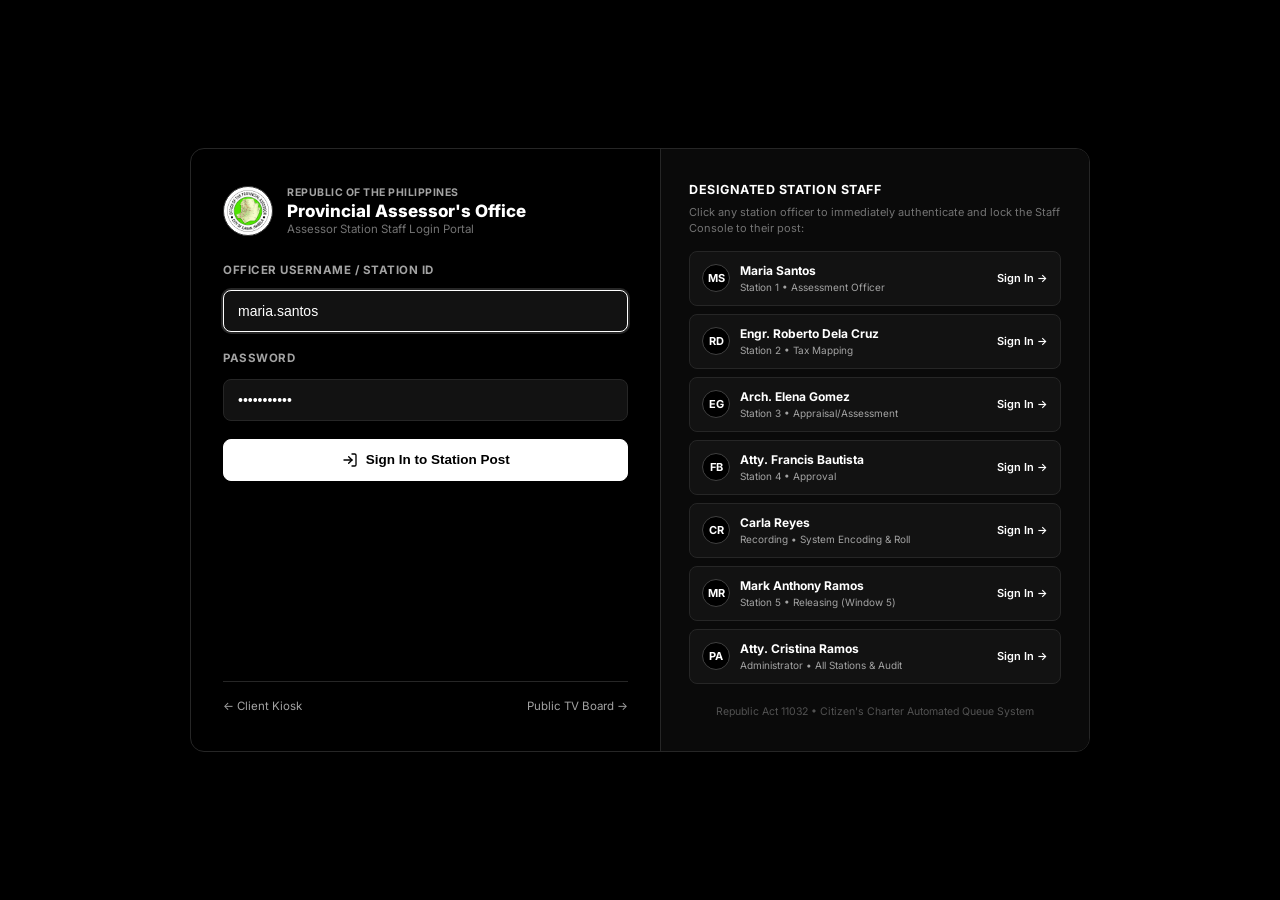
==== login.html @ 9a480074 "feat: implement 1-3-4-Recording-5 endorsement workflow for transfer and subdivision services - Confi" ====
<!DOCTYPE html>
<html lang="en">
<head>
  <meta charset="UTF-8">
  <meta name="viewport" content="width=device-width, initial-scale=1.0, maximum-scale=1.0, user-scalable=no">
  <title>Staff Portal Login - Provincial Assessor's Office</title>
  <link rel="stylesheet" href="styles.css">
  <link rel="icon" type="image/png" href="logo.png">
  <style>
    * {
      box-sizing: border-box;
      margin: 0;
      padding: 0;
    }

    body {
      background: #000000;
      color: #ffffff;
      font-family: var(--font-main, ui-sans-serif, -apple-system, BlinkMacSystemFont, "Segoe UI", Roboto, sans-serif);
      min-height: 100vh;
      display: flex;
      flex-direction: column;
      align-items: center;
      justify-content: center;
      padding: 24px 16px;
    }

    .login-wrapper {
      max-width: 900px;
      width: 100%;
      display: grid;
      grid-template-columns: 1.1fr 1fr;
      background: #000000;
      border: 1px solid #262626;
      border-radius: 14px;
      overflow: hidden;
      box-shadow: none;
    }

    @media (max-width: 768px) {
      .login-wrapper {
        grid-template-columns: 1fr;
      }
    }

    .login-form-side {
      padding: 36px 32px;
      display: flex;
      flex-direction: column;
      justify-content: space-between;
      border-right: 1px solid #262626;
    }

    .login-presets-side {
      padding: 32px 28px;
      background: #0a0a0a;
      display: flex;
      flex-direction: column;
      justify-content: space-between;
    }

    .official-seal-row {
      display: flex;
      align-items: center;
      gap: 14px;
      margin-bottom: 24px;
    }

    .official-logo {
      width: 50px;
      height: 50px;
      border-radius: 50%;
      border: 1px solid #333333;
      background: #ffffff;
      padding: 2px;
    }

    .form-group {
      margin-bottom: 18px;
    }

    .form-label {
      display: block;
      font-size: 11.5px;
      font-weight: 700;
      color: #a3a3a3;
      text-transform: uppercase;
      letter-spacing: 0.5px;
      margin-bottom: 6px;
    }

    .form-input-dark {
      width: 100%;
      padding: 12px 14px;
      background: #121212;
      border: 1px solid #262626;
      border-radius: 8px;
      color: #ffffff;
      font-size: 14px;
      transition: border-color 0.15s ease;
    }

    .form-input-dark:focus {
      outline: none;
      border-color: #ffffff;
      box-shadow: 0 0 0 2px rgba(255, 255, 255, 0.15);
    }

    .btn-login {
      width: 100%;
      padding: 12px;
      background: #ffffff;
      color: #000000;
      font-size: 13.5px;
      font-weight: 700;
      border: 1px solid #ffffff;
      border-radius: 8px;
      cursor: pointer;
      display: flex;
      align-items: center;
      justify-content: center;
      gap: 8px;
      transition: background-color 0.15s ease;
    }

    .btn-login:hover {
      background: #e5e5e5;
    }

    .station-btn-card {
      background: #121212;
      border: 1px solid #262626;
      border-radius: 8px;
      padding: 10px 12px;
      cursor: pointer;
      display: flex;
      align-items: center;
      justify-content: space-between;
      transition: all 0.15s ease;
      margin-bottom: 8px;
    }

    .station-btn-card:hover {
      background: #1c1c1c;
      border-color: #404040;
    }

    .avatar-badge {
      width: 28px;
      height: 28px;
      border-radius: 50%;
      display: flex;
      align-items: center;
      justify-content: center;
      font-weight: 700;
      font-size: 11px;
      background: #000000;
      color: #ffffff;
      border: 1px solid #404040;
      flex-shrink: 0;
    }

    .error-box {
      background: #171717;
      border: 1px solid #404040;
      color: #ffffff;
      padding: 10px 14px;
      border-radius: 8px;
      font-size: 12px;
      margin-bottom: 16px;
      display: none;
    }
  </style>
</head>
<body>

  <div class="login-wrapper">
    
    <!-- LEFT SIDE: OFFICIAL CREDENTIALS LOGIN FORM -->
    <div class="login-form-side">
      <div>
        <div class="official-seal-row">
          <img src="logo.png" alt="Provincial Assessor Seal" class="official-logo">
          <div>
            <div style="font-size: 10.5px; color: #a3a3a3; font-weight: 700; text-transform: uppercase; letter-spacing: 0.5px;">
              Republic of the Philippines
            </div>
            <div style="font-size: 17px; font-weight: 800; color: #ffffff; line-height: 1.2;">
              Provincial Assessor's Office
            </div>
            <div style="font-size: 11.5px; color: #737373;">
              Assessor Station Staff Login Portal
            </div>
          </div>
        </div>

        <div id="login-error-msg" class="error-box"></div>

        <form id="login-form" onsubmit="handleFormLogin(event)">
          <div class="form-group">
            <label class="form-label" for="username-input">Officer Username / Station ID</label>
            <input type="text" id="username-input" class="form-input-dark" placeholder="e.g. maria.santos or admin" value="maria.santos" required autofocus>
          </div>

          <div class="form-group">
            <label class="form-label" for="password-input">Password</label>
            <input type="password" id="password-input" class="form-input-dark" placeholder="••••••••" value="password123" required>
          </div>

          <button type="submit" id="login-submit-btn" class="btn-login">
            <svg class="icon-svg icon-svg-sm" viewBox="0 0 24 24" style="stroke: #000000; width: 16px; height: 16px;"><path d="M15 3h4a2 2 0 0 1 2 2v14a2 2 0 0 1-2 2h-4"></path><polyline points="10 17 15 12 10 7"></polyline><line x1="15" y1="12" x2="3" y2="12"></line></svg>
            <span>Sign In to Station Post</span>
          </button>
        </form>
      </div>

      <div style="margin-top: 24px; padding-top: 16px; border-top: 1px solid #262626; display: flex; justify-content: space-between; font-size: 11.5px; color: #737373;">
        <a href="index.html?view=kiosk" style="color: #a3a3a3; text-decoration: none;">← Client Kiosk</a>
        <a href="tv.html" style="color: #a3a3a3; text-decoration: none;">Public TV Board →</a>
      </div>
    </div>

    <!-- RIGHT SIDE: 1-CLICK DESIGNATED STATION ACCOUNTS PRESETS -->
    <div class="login-presets-side">
      <div>
        <div style="font-weight: 700; font-size: 12.5px; color: #ffffff; text-transform: uppercase; letter-spacing: 0.5px; margin-bottom: 4px;">
          Designated Station Staff
        </div>
        <div style="font-size: 11px; color: #737373; margin-bottom: 14px;">
          Click any station officer to immediately authenticate and lock the Staff Console to their post:
        </div>

        <div id="station-presets-list">
          <!-- Station 1 -->
          <div class="station-btn-card" onclick="quickLogin('maria.santos')">
            <div style="display: flex; align-items: center; gap: 10px;">
              <div class="avatar-badge">MS</div>
              <div>
                <div style="font-weight: 700; font-size: 12px; color: #ffffff;">Maria Santos</div>
                <div style="font-size: 10px; color: #a3a3a3;">Station 1 • Assessment Officer</div>
              </div>
            </div>
            <span style="font-size: 11px; color: #ffffff; font-weight: 600;">Sign In →</span>
          </div>

          <!-- Station 2 -->
          <div class="station-btn-card" onclick="quickLogin('roberto.delacruz')">
            <div style="display: flex; align-items: center; gap: 10px;">
              <div class="avatar-badge">RD</div>
              <div>
                <div style="font-weight: 700; font-size: 12px; color: #ffffff;">Engr. Roberto Dela Cruz</div>
                <div style="font-size: 10px; color: #a3a3a3;">Station 2 • Tax Mapping</div>
              </div>
            </div>
            <span style="font-size: 11px; color: #ffffff; font-weight: 600;">Sign In →</span>
          </div>

          <!-- Station 3 -->
          <div class="station-btn-card" onclick="quickLogin('elena.gomez')">
            <div style="display: flex; align-items: center; gap: 10px;">
              <div class="avatar-badge">EG</div>
              <div>
                <div style="font-weight: 700; font-size: 12px; color: #ffffff;">Arch. Elena Gomez</div>
                <div style="font-size: 10px; color: #a3a3a3;">Station 3 • Appraisal/Assessment</div>
              </div>
            </div>
            <span style="font-size: 11px; color: #ffffff; font-weight: 600;">Sign In →</span>
          </div>

          <!-- Station 4 -->
          <div class="station-btn-card" onclick="quickLogin('francis.bautista')">
            <div style="display: flex; align-items: center; gap: 10px;">
              <div class="avatar-badge">FB</div>
              <div>
                <div style="font-weight: 700; font-size: 12px; color: #ffffff;">Atty. Francis Bautista</div>
                <div style="font-size: 10px; color: #a3a3a3;">Station 4 • Approval</div>
              </div>
            </div>
            <span style="font-size: 11px; color: #ffffff; font-weight: 600;">Sign In →</span>
          </div>

          <!-- Recording -->
          <div class="station-btn-card" onclick="quickLogin('carla.reyes')">
            <div style="display: flex; align-items: center; gap: 10px;">
              <div class="avatar-badge">CR</div>
              <div>
                <div style="font-weight: 700; font-size: 12px; color: #ffffff;">Carla Reyes</div>
                <div style="font-size: 10px; color: #a3a3a3;">Recording • System Encoding & Roll</div>
              </div>
            </div>
            <span style="font-size: 11px; color: #ffffff; font-weight: 600;">Sign In →</span>
          </div>

          <!-- Station 5 (Releasing) -->
          <div class="station-btn-card" onclick="quickLogin('mark.ramos')">
            <div style="display: flex; align-items: center; gap: 10px;">
              <div class="avatar-badge">MR</div>
              <div>
                <div style="font-weight: 700; font-size: 12px; color: #ffffff;">Mark Anthony Ramos</div>
                <div style="font-size: 10px; color: #a3a3a3;">Station 5 • Releasing (Window 5)</div>
              </div>
            </div>
            <span style="font-size: 11px; color: #ffffff; font-weight: 600;">Sign In →</span>
          </div>

          <!-- Admin -->
          <div class="station-btn-card" onclick="quickLogin('admin')">
            <div style="display: flex; align-items: center; gap: 10px;">
              <div class="avatar-badge">PA</div>
              <div>
                <div style="font-weight: 700; font-size: 12px; color: #ffffff;">Atty. Cristina Ramos</div>
                <div style="font-size: 10px; color: #a3a3a3;">Administrator • All Stations & Audit</div>
              </div>
            </div>
            <span style="font-size: 11px; color: #ffffff; font-weight: 600;">Sign In →</span>
          </div>
        </div>
      </div>

      <div style="font-size: 10.5px; color: #525252; text-align: center; margin-top: 12px;">
        Republic Act 11032 • Citizen's Charter Automated Queue System
      </div>
    </div>

  </div>

  <script>
    async function handleFormLogin(e) {
      e.preventDefault();
      const username = document.getElementById('username-input').value.trim();
      const password = document.getElementById('password-input').value;
      await performLogin(username, password);
    }

    async function quickLogin(username) {
      document.getElementById('username-input').value = username;
      document.getElementById('password-input').value = 'password123';
      await performLogin(username, 'password123');
    }

    async function performLogin(username, password) {
      const errBox = document.getElementById('login-error-msg');
      const submitBtn = document.getElementById('login-submit-btn');
      errBox.style.display = 'none';

      submitBtn.disabled = true;
      submitBtn.innerHTML = 'Authenticating...';

      try {
        const res = await fetch('/api/auth/login', {
          method: 'POST',
          headers: { 'Content-Type': 'application/json' },
          body: JSON.stringify({ username, password })
        });
        const data = await res.json();

        if (res.ok && data.success && data.user) {
          localStorage.setItem('queue_pao_auth_user', JSON.stringify(data.user));
          window.location.href = 'index.html?view=console';
        } else {
          errBox.textContent = data.message || 'Invalid credentials.';
          errBox.style.display = 'block';
          submitBtn.disabled = false;
          submitBtn.innerHTML = 'Sign In to Station Post';
        }
      } catch (err) {
        // Fallback for offline file protocol
        const fallbackUsers = {
          'maria.santos': { id: 1, username: 'maria.santos', fullName: 'Maria Santos', title: 'Assessment Officer', stationId: 1, role: 'staff' },
          'roberto.delacruz': { id: 2, username: 'roberto.delacruz', fullName: 'Engr. Roberto Dela Cruz', title: 'Tax Mapping Specialist', stationId: 2, role: 'staff' },
          'elena.gomez': { id: 3, username: 'elena.gomez', fullName: 'Arch. Elena Gomez', title: 'Appraisal Officer', stationId: 3, role: 'staff' },
          'francis.bautista': { id: 4, username: 'francis.bautista', fullName: 'Atty. Francis Bautista', title: 'Provincial Assessor', stationId: 4, role: 'staff' },
          'carla.reyes': { id: 5, username: 'carla.reyes', fullName: 'Carla Reyes', title: 'Records & Assessment Roll Officer', stationId: 5, role: 'staff' },
          'mark.ramos': { id: 6, username: 'mark.ramos', fullName: 'Mark Anthony Ramos', title: 'Releasing Officer (Window 5)', stationId: 6, role: 'staff' },
          'admin': { id: 7, username: 'admin', fullName: 'Atty. Cristina Ramos', title: 'Administrator', stationId: null, role: 'admin' }
        };

        const u = fallbackUsers[username.toLowerCase()];
        if (u) {
          localStorage.setItem('queue_pao_auth_user', JSON.stringify(u));
          window.location.href = 'index.html?view=console';
        } else {
          errBox.textContent = 'Could not connect to server.';
          errBox.style.display = 'block';
          submitBtn.disabled = false;
          submitBtn.innerHTML = 'Sign In to Station Post';
        }
      }
    }
  </script>
</body>
</html>
---- styles.css ----
/* ==========================================================================
   PROVINCIAL ASSESSOR'S OFFICE - CLEAN DESIGN SYSTEM (Ollama/README Inspired)
   Paper-white canvas, pure black pills, hairline 1px borders, rounded.full geometry
   ========================================================================== */

@import url('https://fonts.googleapis.com/css2?family=Inter:wght@400;500;600;700&family=JetBrains+Mono:wght@400;500;600;700&family=Nunito:wght@500;600;700;800&display=swap');

:root {
  /* Strict Black & White Minimalist Tokens */
  --colors-primary: #000000;
  --colors-ink-deep: #000000;
  --colors-canvas: #ffffff;
  --colors-surface-soft: #fafafa;
  --colors-surface-dark: #000000;
  --colors-hairline: #e5e5e5;
  --colors-hairline-strong: #d4d4d4;

  --colors-ink: #000000;
  --colors-charcoal: #404040;
  --colors-body: #737373;
  --colors-mute: #a3a3a3;
  --colors-on-dark: #ffffff;
  --colors-on-dark-mute: rgba(255, 255, 255, 0.75);

  --colors-terminal-red: #000000;
  --colors-terminal-yellow: #525252;
  --colors-terminal-green: #000000;
  --colors-focus-ring: rgba(0, 0, 0, 0.2);

  /* Semantic aliases */
  --color-primary: #000000;
  --color-canvas: #ffffff;
  --color-surface: #ffffff;
  --color-surface-subtle: #fafafa;
  --color-surface-hover: #f5f5f5;
  --color-border: #e5e5e5;
  --color-border-subtle: #e5e5e5;
  --color-border-strong: #000000;
  --color-text-main: #000000;
  --color-text-secondary: #404040;
  --color-text-muted: #737373;
  --color-danger: #000000;
  --color-accent: #000000;
  --color-success: #000000;

  /* Typography */
  --font-display: 'SF Pro Rounded', 'Nunito', system-ui, -apple-system, sans-serif;
  --font-main: ui-sans-serif, 'Inter', system-ui, -apple-system, BlinkMacSystemFont, 'Segoe UI', Roboto, sans-serif;
  --font-mono: ui-monospace, 'JetBrains Mono', 'SFMono-Regular', Menlo, Monaco, Consolas, monospace;

  /* Border Radii */
  --rounded-none: 0px;
  --rounded-sm: 6px;
  --rounded-md: 8px;
  --rounded-lg: 12px;
  --rounded-full: 9999px;

  --radius-card: var(--rounded-lg);
  --radius-control: var(--rounded-full);
  --radius-pill: var(--rounded-full);

  /* Elevation (Pure Minimal - No heavy drop shadows) */
  --shadow-app: none;
  --shadow-card: none;
  --shadow-elevated: none;
}

/* ==========================================================================
   DARK THEME DESIGN TOKENS
   ========================================================================== */
[data-theme="dark"] {
  /* Colors */
  --colors-primary: #ffffff;
  --colors-ink-deep: #ffffff;
  --colors-canvas: #000000;
  --colors-surface-soft: #121212;
  --colors-surface-dark: #000000;
  --colors-hairline: #262626;
  --colors-hairline-strong: #333333;

  --colors-ink: #ffffff;
  --colors-charcoal: #e5e5e5;
  --colors-body: #a3a3a3;
  --colors-mute: #737373;
  --colors-on-dark: #ffffff;
  --colors-on-dark-mute: rgba(255, 255, 255, 0.75);

  --colors-terminal-red: #ffffff;
  --colors-terminal-yellow: #a3a3a3;
  --colors-terminal-green: #ffffff;
  --colors-focus-ring: rgba(255, 255, 255, 0.25);

  /* Semantic aliases */
  --color-primary: #ffffff;
  --color-canvas: #000000;
  --color-surface: #121212;
  --color-surface-subtle: #171717;
  --color-surface-hover: #1f1f1f;
  --color-border: #262626;
  --color-border-subtle: #262626;
  --color-border-strong: #ffffff;
  --color-text-main: #ffffff;
  --color-text-secondary: #e5e5e5;
  --color-text-muted: #a3a3a3;
  --color-danger: #ffffff;
  --color-accent: #ffffff;
  --color-success: #ffffff;
}

[data-theme="dark"] .brand-logo-icon {
  background-color: #ffffff;
  color: #000000;
}

[data-theme="dark"] .brand-logo-icon .icon-svg {
  stroke: #000000;
}

[data-theme="dark"] .avatar-round-sm {
  background-color: #ffffff;
  color: #000000;
}

[data-theme="dark"] .avatar-round-sm .icon-svg {
  stroke: #000000;
}

[data-theme="dark"] .avatar-round-lg {
  background-color: #ffffff;
  color: #000000;
}

[data-theme="dark"] .avatar-round-lg .icon-svg {
  stroke: #000000;
}

[data-theme="dark"] .icon-btn-round {
  background-color: #13161f;
  border-color: #222631;
  color: #f8fafc;
}

[data-theme="dark"] .icon-btn-round:hover {
  background-color: #1a1e29;
  border-color: #383c45;
  color: #ffffff;
}

[data-theme="dark"] .icon-btn-round .icon-svg {
  stroke: currentColor;
}

[data-theme="dark"] .btn-primary {
  background-color: #ffffff;
  color: #000000;
  border-color: #ffffff;
}

[data-theme="dark"] .btn-primary .icon-svg {
  stroke: #000000;
}

[data-theme="dark"] .btn-primary:hover {
  background-color: #e2e8f0;
  border-color: #e2e8f0;
}

[data-theme="dark"] .btn-outline {
  background-color: transparent;
  color: #f8fafc;
  border-color: #333845;
}

[data-theme="dark"] .btn-outline .icon-svg {
  stroke: currentColor;
}

[data-theme="dark"] .btn-outline:hover {
  background-color: #1a1e29;
  border-color: #64748b;
}

[data-theme="dark"] .tag-badge.primary {
  background-color: #ffffff;
  color: #000000;
}

[data-theme="dark"] .tag-badge.accent {
  background-color: #ffffff;
  color: #000000;
  border: 1px solid #ffffff;
}

[data-theme="dark"] .nav-item-btn.active {
  background-color: #ffffff;
  color: #000000;
  border-color: #ffffff;
}

[data-theme="dark"] .nav-item-btn.active .icon-svg {
  stroke: #000000;
}

[data-theme="dark"] .counter-dot-badge {
  background-color: #ffffff;
  color: #000000;
}

[data-theme="dark"] .kiosk-service-card {
  background: #121212;
  border-color: #262626;
}

[data-theme="dark"] .kiosk-service-card:hover {
  border-color: #ffffff;
  box-shadow: none;
}

[data-theme="dark"] .kiosk-priority-banner {
  background: #121212;
  border-color: #262626;
}

[data-theme="dark"] .kiosk-priority-icon {
  background: #ffffff;
  color: #000000;
}

[data-theme="dark"] .kiosk-priority-icon .icon-svg {
  stroke: #000000;
  fill: #000000;
}

[data-theme="dark"] .service-code-pill,
[data-theme="dark"] .service-card-req-pill {
  background: #171717;
  border-color: #262626;
  color: #e5e5e5;
}

[data-theme="dark"] .sidebar-stats-strip {
  background: #141414;
  border-color: #262626;
}

[data-theme="dark"] .service-icon-box {
  background-color: #1a1e29;
  color: #f8fafc;
  border: 1px solid #282e3d;
}

[data-theme="dark"] .service-icon-box .icon-svg {
  stroke: #f8fafc;
}

[data-theme="dark"] .prompt-chip-btn {
  background-color: #13161f;
  border-color: #222631;
  color: #cbd5e1;
}

[data-theme="dark"] .prompt-chip-btn:hover {
  background-color: #1a1e29;
  color: #ffffff;
  border-color: #333845;
}

[data-theme="dark"] .prompt-chip-btn .icon-svg {
  stroke: currentColor;
}

[data-theme="dark"] .form-input,
[data-theme="dark"] .form-select,
[data-theme="dark"] .form-textarea {
  background-color: #13161f;
  border-color: #2e3342;
  color: #f8fafc;
}

[data-theme="dark"] .form-input:focus,
[data-theme="dark"] .form-select:focus,
[data-theme="dark"] .form-textarea:focus {
  border-color: #ffffff;
}

[data-theme="dark"] .brand-title {
  color: #ffffff;
}

[data-theme="dark"] .brand-subtitle {
  color: #94a3b8;
}

[data-theme="dark"] .search-input-pill {
  background-color: #13161f;
  border-color: #222631;
  color: #f8fafc;
}

[data-theme="dark"] .search-input-pill:focus {
  background-color: #181c26;
  border-color: #ffffff;
}

[data-theme="dark"] .search-icon-inside {
  color: #64748b;
}

[data-theme="dark"] .profile-name {
  color: #ffffff;
}

[data-theme="dark"] .profile-role-tag {
  color: #94a3b8;
}

[data-theme="dark"] .stat-item-val {
  color: #ffffff;
}

[data-theme="dark"] .stat-item-lbl {
  color: #64748b;
}

[data-theme="dark"] .serving-hero-code {
  color: #ffffff;
}

[data-theme="dark"] .meta-field-val {
  color: #ffffff;
}

[data-theme="dark"] .meta-field-label {
  color: #94a3b8;
}

[data-theme="dark"] .queue-stream-name {
  color: #ffffff;
}

[data-theme="dark"] .queue-stream-ticket {
  color: #ffffff;
}

[data-theme="dark"] .queue-stream-sub {
  color: #94a3b8;
}

[data-theme="dark"] .event-title {
  color: #ffffff;
}

[data-theme="dark"] .event-sub {
  color: #94a3b8;
}

[data-theme="dark"] .toast {
  background-color: #1a1e29;
  color: #ffffff;
  border-color: #383c45;
}

[data-theme="dark"] .modal-backdrop {
  background-color: rgba(0, 0, 0, 0.75);
}

[data-theme="dark"] .radio-card {
  background-color: #13161f;
  border-color: #222631;
  color: #f8fafc;
}

[data-theme="dark"] .radio-card:hover {
  border-color: #ffffff;
}

[data-theme="dark"] .radio-card.selected {
  border-color: #ffffff;
  background-color: #1a1e29;
  color: #ffffff;
}

[data-theme="dark"] .modal-box,
[data-theme="dark"] .modal-content {
  background: #13161f;
  border: 1px solid #2e3342;
  color: #f8fafc;
}

[data-theme="dark"] .modal-header,
[data-theme="dark"] .modal-footer {
  border-color: #222631;
  background-color: #13161f;
}

[data-theme="dark"] .tv-counter-card {
  background-color: #13161f;
  border-color: #222631;
}

[data-theme="dark"] .tv-counter-card.is-calling {
  background-color: #1a1e29;
  border-color: #ffffff;
}

[data-theme="dark"] .tv-counter-card.is-serving {
  border-color: #383c45;
}

[data-theme="dark"] .tv-duration-pill.serving {
  background: #ffffff;
  color: #000000;
  border-color: #ffffff;
}

[data-theme="dark"] .tv-duration-pill.calling {
  background: #1a1e29;
  color: #ffffff;
  border-color: #475569;
}

[data-theme="dark"] .tv-duration-pill.available {
  background: #121212;
  color: #a3a3a3;
  border-color: #262626;
}

[data-theme="dark"] .tv-recent-card {
  background-color: #121212 !important;
  border-color: #262626 !important;
  color: #ffffff !important;
}

[data-theme="dark"] .tracker-card,
[data-theme="dark"] .tracker-info-box {
  background-color: #121212;
  border-color: #262626;
}

[data-theme="dark"] .tracker-logo {
  background-color: #ffffff;
  color: #000000;
}

[data-theme="dark"] .tracker-logo .icon-svg {
  stroke: #000000;
}

[data-theme="dark"] .tv-standalone-logo {
  background-color: #ffffff;
  color: #000000;
}

[data-theme="dark"] .tv-standalone-logo .icon-svg {
  stroke: #000000;
}

[data-theme="dark"] .user-profile-chip {
  background-color: #13161f;
  border-color: #222631;
}

[data-theme="dark"] .queue-tab-item {
  color: #94a3b8;
}

[data-theme="dark"] .queue-tab-item.active {
  color: #ffffff;
  border-color: #ffffff;
}

[data-theme="dark"] .queue-stream-item {
  background-color: #13161f;
  border-color: #222631;
}

[data-theme="dark"] .queue-stream-item:hover {
  background-color: #181c26;
  border-color: #383c45;
}

[data-theme="dark"] .queue-avatar-chip {
  background-color: #ffffff;
  color: #000000;
  font-weight: 800;
}

[data-theme="dark"] .queue-avatar-chip.priority {
  background-color: #ffffff;
  color: #000000;
  border: 1px solid #ffffff;
}

[data-theme="dark"] .event-item {
  background-color: #13161f;
  border-color: #222631;
}

[data-theme="dark"] .event-icon-box {
  background-color: #181c26;
  border-color: #222631;
  color: #f8fafc;
}

[data-theme="dark"] .event-icon-box .icon-svg {
  stroke: #f8fafc;
}

[data-theme="dark"] .quick-prompt-card {
  background: #13161f;
  border-color: #222631;
}

[data-theme="dark"] .prompt-input-fake {
  background-color: #181c26;
  border-color: #222631;
  color: #94a3b8;
}

[data-theme="dark"] .prompt-input-fake:hover {
  background-color: #1f2430;
  border-color: #383c45;
  color: #f8fafc;
}

[data-theme="dark"] .console-header-card,
[data-theme="dark"] .console-station-card,
[data-theme="dark"] .admin-card,
[data-theme="dark"] .stat-card,
[data-theme="dark"] .table-wrap,
[data-theme="dark"] .client-meta-box {
  background-color: #13161f;
  border-color: #222631;
}

[data-theme="dark"] .data-table th {
  background-color: #181c26;
  border-color: #222631;
  color: #cbd5e1;
}

[data-theme="dark"] .data-table td {
  border-color: #222631;
  color: #f8fafc;
}

[data-theme="dark"] .table-custom th {
  background-color: #181c26;
  border-color: #222631;
  color: #cbd5e1;
}

[data-theme="dark"] .table-custom td {
  border-color: #222631;
  color: #f8fafc;
}

[data-theme="dark"] .table-custom tr:hover {
  background-color: #181c26;
}

[data-theme="dark"] kbd {
  background-color: #222631 !important;
  color: #f8fafc !important;
  border: 1px solid #333845 !important;
}

/* ==========================================================================
   PASS NUMBER SWITCHING TRANSITION (Minimal Monochrome Inversion Flash)
   ========================================================================== */
@keyframes passNumberFlash {
  0% {
    background-color: #000000 !important;
    color: #ffffff !important;
    border-radius: 4px;
  }
  40% {
    background-color: #262626 !important;
    color: #ffffff !important;
  }
  100% {
    background-color: transparent !important;
  }
}

@keyframes passCardHighlight {
  0% {
    border-color: #000000 !important;
  }
  50% {
    border-color: #525252 !important;
  }
  100% {
    border-color: var(--colors-hairline, #e5e5e5) !important;
  }
}

.pass-number-transition {
  animation: passNumberFlash 0.8s cubic-bezier(0.16, 1, 0.3, 1) forwards !important;
  display: inline-block;
  padding: 0 6px;
  border-radius: 4px;
}

.pass-card-transition {
  animation: passCardHighlight 0.8s cubic-bezier(0.16, 1, 0.3, 1) forwards !important;
}

/* ==========================================================================
   CALL NEXT PASS & RE-CALL TRANSITIONS (Minimal Monochrome Pulse)
   ========================================================================== */
@keyframes callNextPulse {
  0% {
    background-color: #000000 !important;
    color: #ffffff !important;
    border-radius: 4px;
  }
  50% {
    background-color: #262626 !important;
    color: #ffffff !important;
  }
  100% {
    background-color: transparent !important;
  }
}

@keyframes recallPulse {
  0% {
    background-color: #000000 !important;
    color: #ffffff !important;
    border-radius: 4px;
  }
  50% {
    background-color: #525252 !important;
    color: #ffffff !important;
  }
  100% {
    background-color: transparent !important;
  }
}

@keyframes buttonPulseMono {
  0% {
    transform: scale(0.97);
  }
  50% {
    transform: scale(1.02);
  }
  100% {
    transform: scale(1.0);
  }
}

.call-next-transition {
  animation: callNextPulse 0.8s cubic-bezier(0.16, 1, 0.3, 1) forwards !important;
  display: inline-block;
  padding: 0 6px;
  border-radius: 4px;
}

.recall-transition {
  animation: recallPulse 0.8s cubic-bezier(0.16, 1, 0.3, 1) forwards !important;
  display: inline-block;
  padding: 0 6px;
  border-radius: 4px;
}

.btn-pulse-call {
  animation: buttonPulseMono 0.4s ease-out !important;
}

.btn-pulse-recall {
  animation: buttonPulseMono 0.4s ease-out !important;
}

/* ==========================================================================
   COUNTER CARD TRANSITION (Minimal High-Contrast Flash)
   ========================================================================== */
@keyframes counterCardDarkModePulse {
  0% {
    background-color: #000000 !important;
    color: #ffffff !important;
    border-color: #000000 !important;
  }
  50% {
    background-color: #171717 !important;
    color: #ffffff !important;
    border-color: #262626 !important;
  }
  100% {
    background-color: var(--colors-canvas) !important;
    color: var(--colors-ink) !important;
    border-color: var(--colors-hairline) !important;
  }
}

.tv-counter-card.counter-dark-mode-transition {
  animation: counterCardDarkModePulse 0.8s cubic-bezier(0.16, 1, 0.3, 1) forwards !important;
  background-color: #000000 !important;
}

.tv-counter-card.counter-dark-mode-transition * {
  color: #ffffff !important;
}

.tv-counter-card.counter-dark-mode-transition .tv-counter-title,
.tv-counter-card.counter-dark-mode-transition .tv-counter-ticket-num,
.tv-counter-card.counter-dark-mode-transition .tv-counter-ticket-num span,
.tv-counter-card.counter-dark-mode-transition .tv-counter-client strong,
.tv-counter-card.counter-dark-mode-transition .tv-counter-officer span {
  color: #ffffff !important;
}

.tv-counter-card.counter-dark-mode-transition .tv-counter-label,
.tv-counter-card.counter-dark-mode-transition .tv-counter-client,
.tv-counter-card.counter-dark-mode-transition .tv-counter-client-idle,
.tv-counter-card.counter-dark-mode-transition .tv-counter-officer {
  color: rgba(255, 255, 255, 0.8) !important;
}

.tv-counter-card.counter-dark-mode-transition .tv-counter-officer svg {
  stroke: #ffffff !important;
}

.tv-counter-card.counter-dark-mode-transition .tv-duration-pill {
  background-color: rgba(255, 255, 255, 0.2) !important;
  color: #ffffff !important;
  border-color: rgba(255, 255, 255, 0.4) !important;
}

/* ==========================================================================
   SCROLLBAR STYLES (Light & Dark)
   ========================================================================== */
::-webkit-scrollbar {
  width: 6px;
  height: 6px;
}

::-webkit-scrollbar-track {
  background: transparent;
}

::-webkit-scrollbar-thumb {
  background: #cbd5e1;
  border-radius: 9999px;
}

::-webkit-scrollbar-thumb:hover {
  background: #94a3b8;
}

[data-theme="dark"] ::-webkit-scrollbar {
  width: 6px;
  height: 6px;
}

[data-theme="dark"] ::-webkit-scrollbar-track {
  background: #090a0f;
}

[data-theme="dark"] ::-webkit-scrollbar-thumb {
  background: #272c38;
  border-radius: 9999px;
  border: 1px solid #090a0f;
}

[data-theme="dark"] ::-webkit-scrollbar-thumb:hover {
  background: #3e4556;
}

[data-theme="dark"] * {
  scrollbar-color: #272c38 #090a0f;
  scrollbar-width: thin;
}

/* Base Reset */
*, *::before, *::after {
  box-sizing: border-box;
  margin: 0;
  padding: 0;
}

body {
  background-color: var(--colors-canvas);
  color: var(--colors-ink);
  font-family: var(--font-main);
  font-size: 14px;
  line-height: 1.5;
  -webkit-font-smoothing: antialiased;
  -moz-osx-font-smoothing: grayscale;
  min-height: 100vh;
  height: 100vh;
  width: 100vw;
  overflow: hidden;
  margin: 0;
  padding: 0;
}

/* SVG Vector Icons */
.icon-svg {
  width: 16px;
  height: 16px;
  stroke-width: 2;
  stroke: currentColor;
  fill: none;
  stroke-linecap: round;
  stroke-linejoin: round;
  display: inline-block;
  vertical-align: middle;
  flex-shrink: 0;
}

.icon-svg-sm {
  width: 13px;
  height: 13px;
}

.icon-svg-lg {
  width: 20px;
  height: 20px;
}

.icon-svg-xl {
  width: 28px;
  height: 28px;
}

/* Terminal Traffic Lights */
.terminal-traffic-lights {
  display: inline-flex;
  align-items: center;
  gap: 6px;
}

.terminal-dot {
  width: 11px;
  height: 11px;
  border-radius: var(--rounded-full);
  display: inline-block;
}

.terminal-dot.red { background-color: var(--colors-terminal-red); }
.terminal-dot.yellow { background-color: var(--colors-terminal-yellow); }
.terminal-dot.green { background-color: var(--colors-terminal-green); }

/* ==========================================================================
   APP WINDOW & SHELL
   ========================================================================== */
.app-window {
  width: 100vw;
  max-width: 100vw;
  height: 100vh;
  background-color: var(--colors-canvas);
  display: flex;
  flex-direction: column;
  overflow: hidden;
}

/* TOP GLOBAL NAVIGATION */
.top-header {
  height: 56px;
  padding: 0 24px;
  border-bottom: 1px solid var(--colors-hairline);
  display: flex;
  align-items: center;
  justify-content: space-between;
  gap: 20px;
  background-color: var(--colors-canvas);
  flex-shrink: 0;
  z-index: 40;
}

.brand-section {
  display: flex;
  align-items: center;
  gap: 10px;
  min-width: 220px;
}

.brand-logo-icon {
  width: 38px;
  height: 38px;
  border-radius: 50%;
  background-color: transparent;
  display: flex;
  align-items: center;
  justify-content: center;
  overflow: hidden;
  flex-shrink: 0;
}

.official-logo-img {
  width: 100%;
  height: 100%;
  object-fit: contain;
  border-radius: 50%;
  display: block;
}

.brand-text-wrap {
  display: flex;
  flex-direction: column;
}

.brand-title {
  font-family: var(--font-display);
  font-size: 15px;
  font-weight: 600;
  color: var(--colors-ink);
  line-height: 1.1;
  letter-spacing: -0.2px;
}

.brand-subtitle {
  font-size: 11px;
  font-weight: 400;
  color: var(--colors-body);
}

/* Center Search Pill Bar */
.search-bar-wrap {
  flex: 1;
  max-width: 480px;
  position: relative;
}

.search-input-pill {
  width: 100%;
  height: 36px;
  background-color: var(--colors-surface-soft);
  border: 1px solid var(--colors-hairline);
  border-radius: var(--rounded-full);
  padding: 0 16px 0 38px;
  font-family: var(--font-main);
  font-size: 13.5px;
  color: var(--colors-ink);
  outline: none;
  transition: all 0.15s ease;
}

.search-input-pill:focus {
  background-color: var(--colors-canvas);
  border-color: var(--colors-ink);
  box-shadow: 0 0 0 3px var(--colors-focus-ring);
}

.search-icon-inside {
  position: absolute;
  left: 14px;
  top: 50%;
  transform: translateY(-50%);
  color: var(--colors-mute);
  pointer-events: none;
}

/* Header Tools */
.header-tools {
  display: flex;
  align-items: center;
  gap: 10px;
}

.icon-btn-round {
  width: 36px;
  height: 36px;
  border-radius: var(--rounded-full);
  background-color: var(--colors-surface-soft);
  border: 1px solid var(--colors-hairline);
  display: flex;
  align-items: center;
  justify-content: center;
  color: var(--colors-charcoal);
  cursor: pointer;
  position: relative;
  transition: all 0.15s ease;
}

.icon-btn-round:hover {
  background-color: #f0f0f0;
  color: var(--colors-ink);
  border-color: var(--colors-hairline-strong);
}

.badge-dot-alert {
  position: absolute;
  top: 8px;
  right: 8px;
  width: 6px;
  height: 6px;
  border-radius: var(--rounded-full);
  background-color: var(--colors-ink);
}

.user-profile-chip {
  display: flex;
  align-items: center;
  gap: 8px;
  padding: 3px 12px 3px 3px;
  background-color: var(--colors-surface-soft);
  border-radius: var(--rounded-full);
  border: 1px solid var(--colors-hairline);
  cursor: pointer;
  transition: all 0.15s ease;
}

.user-profile-chip:hover {
  border-color: var(--colors-hairline-strong);
}

.avatar-round-sm {
  width: 28px;
  height: 28px;
  border-radius: var(--rounded-full);
  background-color: var(--colors-ink);
  display: flex;
  align-items: center;
  justify-content: center;
  font-size: 11px;
  font-weight: 600;
  color: var(--colors-on-dark);
}

.user-chip-name {
  font-size: 13px;
  font-weight: 500;
  color: var(--colors-ink);
}

/* ==========================================================================
   3-COLUMN DASHBOARD GRID
   ========================================================================== */
.dashboard-grid {
  display: grid;
  grid-template-columns: 250px 1fr 340px;
  height: calc(100vh - 56px);
  max-height: calc(100vh - 56px);
  background-color: var(--colors-canvas);
  overflow: hidden;
}

@media (max-width: 1200px) {
  .dashboard-grid {
    grid-template-columns: 240px 1fr;
  }
  .right-sidebar {
    display: none;
  }
}

@media (max-width: 768px) {
  .dashboard-grid {
    grid-template-columns: 1fr;
  }
  .left-sidebar {
    display: none;
  }
}

/* ==========================================================================
   LEFT SIDEBAR: NAVIGATION & STATUS
   ========================================================================== */
.left-sidebar {
  padding: 16px;
  border-right: 1px solid var(--colors-hairline);
  display: flex;
  flex-direction: column;
  gap: 16px;
  height: 100%;
  overflow-y: auto;
  background-color: var(--colors-canvas);
}

/* Profile / System Card & Sleek Stats Strip */
.sidebar-stats-strip {
  display: flex;
  align-items: center;
  justify-content: space-around;
  padding: 10px 12px;
  background: var(--colors-surface-soft);
  border: 1px solid var(--colors-hairline);
  border-radius: var(--rounded-md);
  margin-bottom: 4px;
}

.sidebar-stat-item {
  display: flex;
  flex-direction: column;
  align-items: center;
  text-align: center;
}

.sidebar-stat-val {
  font-size: 15px;
  font-weight: 800;
  color: var(--colors-ink);
  line-height: 1.1;
  font-family: var(--font-mono);
}

.sidebar-stat-lbl {
  font-size: 10px;
  color: var(--colors-body);
  margin-top: 2px;
  font-weight: 600;
  text-transform: uppercase;
  letter-spacing: 0.5px;
}

.sidebar-stat-divider {
  width: 1px;
  height: 20px;
  background: var(--colors-hairline);
}

.profile-card {
  background: var(--colors-surface-soft);
  border: 1px solid var(--colors-hairline);
  border-radius: var(--rounded-lg);
  padding: 12px 14px;
}

.profile-stats-row {
  display: grid;
  grid-template-columns: repeat(3, 1fr);
  text-align: center;
}

.stat-item-val {
  font-size: 15px;
  font-weight: 700;
  color: var(--colors-ink);
  line-height: 1.1;
  font-family: var(--font-mono);
}

.stat-item-lbl {
  font-size: 10px;
  color: var(--colors-body);
  margin-top: 2px;
  font-weight: 500;
  text-transform: uppercase;
}

/* Navigation Menu */
.nav-menu-list {
  display: flex;
  flex-direction: column;
  gap: 4px;
}

.nav-item-btn {
  display: flex;
  align-items: center;
  justify-content: space-between;
  padding: 8px 14px;
  border-radius: var(--rounded-full);
  background: transparent;
  border: 1px solid transparent;
  font-family: var(--font-main);
  font-size: 13.5px;
  font-weight: 500;
  color: var(--colors-charcoal);
  cursor: pointer;
  transition: all 0.15s ease;
  text-decoration: none;
}

.nav-item-btn:hover {
  background-color: var(--colors-surface-soft);
  color: var(--colors-ink);
}

.nav-item-btn.active {
  background-color: var(--colors-ink);
  color: var(--colors-on-dark);
  border-color: var(--colors-ink);
}

.nav-item-content {
  display: flex;
  align-items: center;
  gap: 8px;
}

.nav-item-badge {
  font-size: 10px;
  font-weight: 600;
  padding: 2px 7px;
  border-radius: var(--rounded-full);
  background-color: var(--colors-surface-soft);
  color: var(--colors-ink);
  border: 1px solid var(--colors-hairline);
}

.nav-item-btn.active .nav-item-badge {
  background-color: rgba(255, 255, 255, 0.2);
  color: #ffffff;
  border-color: transparent;
}

/* Sidebar Section Titles */
.sidebar-section-title {
  font-size: 11px;
  font-weight: 600;
  text-transform: uppercase;
  color: var(--colors-mute);
  letter-spacing: 0.5px;
  margin-bottom: 6px;
  padding: 0 4px;
}

.counter-chip-list {
  display: flex;
  flex-direction: column;
  gap: 4px;
}

.counter-chip-item {
  display: flex;
  align-items: center;
  gap: 8px;
  padding: 6px 10px;
  border-radius: var(--rounded-full);
  font-size: 12.5px;
  font-weight: 500;
  color: var(--colors-charcoal);
  cursor: pointer;
  transition: all 0.15s ease;
}

.counter-chip-item:hover {
  background-color: var(--colors-surface-soft);
  color: var(--colors-ink);
}

.counter-dot-badge {
  width: 20px;
  height: 20px;
  border-radius: var(--rounded-full);
  display: flex;
  align-items: center;
  justify-content: center;
  font-size: 10px;
  font-weight: 700;
  color: var(--colors-on-dark);
  background-color: var(--colors-ink);
}

/* ==========================================================================
   CENTER MAIN STAGE
   ========================================================================== */
.center-content {
  padding: 24px;
  overflow-y: auto;
  display: flex;
  flex-direction: column;
  gap: 16px;
  height: 100%;
  background-color: var(--colors-canvas);
}



/* Quick Prompt Card / Install Pill Signature Element */
.quick-prompt-card {
  background: var(--colors-canvas);
  border: 1px solid var(--colors-hairline);
  border-radius: var(--rounded-lg);
  padding: 16px 20px;
}

.prompt-top-row {
  display: flex;
  align-items: center;
  gap: 12px;
  margin-bottom: 12px;
}

.prompt-input-fake {
  flex: 1;
  background-color: var(--colors-surface-soft);
  border: 1px solid var(--colors-hairline);
  border-radius: var(--rounded-full);
  padding: 10px 18px;
  font-size: 13.5px;
  color: var(--colors-body);
  cursor: pointer;
  transition: all 0.15s ease;
}

.prompt-input-fake:hover {
  background-color: var(--colors-canvas);
  border-color: var(--colors-ink);
  color: var(--colors-ink);
}

.prompt-actions-row {
  display: flex;
  align-items: center;
  justify-content: space-between;
  padding-top: 10px;
  border-top: 1px solid var(--colors-hairline);
  flex-wrap: wrap;
  gap: 8px;
}

.prompt-chips-group {
  display: flex;
  align-items: center;
  gap: 8px;
}

.prompt-chip-btn {
  display: flex;
  align-items: center;
  gap: 6px;
  background: var(--colors-surface-soft);
  border: 1px solid var(--colors-hairline);
  font-size: 12px;
  font-weight: 500;
  color: var(--colors-charcoal);
  cursor: pointer;
  padding: 6px 12px;
  border-radius: var(--rounded-full);
  transition: all 0.15s ease;
}

.prompt-chip-btn:hover {
  background-color: #f0f0f0;
  border-color: var(--colors-hairline-strong);
  color: var(--colors-ink);
}

/* ==========================================================================
   BUTTONS (Ollama Button Component System)
   ========================================================================== */
.btn {
  display: inline-flex;
  align-items: center;
  justify-content: center;
  gap: 8px;
  padding: 8px 20px;
  height: 36px;
  border-radius: var(--rounded-full);
  font-family: var(--font-main);
  font-size: 14px;
  font-weight: 500;
  cursor: pointer;
  transition: all 0.12s ease;
  border: 1px solid transparent;
  text-decoration: none;
  line-height: 1;
}

/* button-primary: pure black pill */
.btn-primary {
  background-color: var(--colors-primary);
  color: #ffffff;
  border-color: var(--colors-primary);
}

.btn-primary:active {
  background-color: var(--colors-ink-deep);
  border-color: var(--colors-ink-deep);
}

.btn-accent {
  background-color: var(--colors-surface-dark);
  color: #ffffff;
  border-color: var(--colors-surface-dark);
}

/* button-secondary / outline: white pill with hairline */
.btn-outline {
  background-color: var(--colors-canvas);
  border-color: var(--colors-hairline-strong);
  color: var(--colors-ink);
}

.btn-outline:hover {
  background-color: var(--colors-surface-soft);
  border-color: var(--colors-ink);
}

.btn-sm {
  padding: 6px 14px;
  height: 30px;
  font-size: 12.5px;
}

.btn-pill {
  border-radius: var(--rounded-full);
}

/* button-pill-on-dark: white pill on inverted dark card */
.btn-pill-on-dark {
  background-color: #ffffff;
  color: var(--colors-ink);
  border: none;
  border-radius: var(--rounded-full);
}

/* ==========================================================================
   VIEW SECTIONS
   ========================================================================== */
.view-section {
  display: none;
}

.view-section.active {
  display: flex;
  flex-direction: column;
  gap: 16px;
  animation: fadeIn 0.15s ease-out;
}

@keyframes fadeIn {
  from { opacity: 0; }
  to { opacity: 1; }
}

/* ==========================================================================
   KIOSK COURTESY BANNER & SERVICE CARDS
   ========================================================================== */
.kiosk-priority-banner {
  display: flex;
  justify-content: space-between;
  align-items: center;
  background: var(--colors-canvas);
  border: 1px solid var(--colors-hairline);
  border-radius: var(--rounded-lg);
  padding: 14px 20px;
  margin-bottom: 20px;
  gap: 16px;
}

.kiosk-priority-text {
  display: flex;
  align-items: center;
  gap: 14px;
}

.kiosk-priority-icon {
  width: 34px;
  height: 34px;
  border-radius: 50%;
  background: var(--colors-ink);
  color: #ffffff;
  display: flex;
  align-items: center;
  justify-content: center;
  flex-shrink: 0;
}

.kiosk-priority-icon .icon-svg {
  stroke: #ffffff;
  fill: #ffffff;
}

.kiosk-priority-sub {
  font-size: 11.5px;
  color: var(--colors-body);
  margin-top: 2px;
}

.kiosk-priority-btn {
  white-space: nowrap;
  flex-shrink: 0;
  font-weight: 600;
}

.kiosk-grid {
  display: grid;
  grid-template-columns: repeat(auto-fit, minmax(290px, 1fr));
  gap: 16px;
}

.kiosk-service-card {
  background: var(--colors-canvas);
  border: 1px solid var(--colors-hairline);
  border-radius: var(--rounded-lg);
  padding: 20px;
  display: flex;
  flex-direction: column;
  justify-content: space-between;
  transition: border-color 0.15s ease, box-shadow 0.15s ease;
  position: relative;
}

.kiosk-service-card:hover {
  border-color: var(--colors-ink);
}

.service-card-main {
  display: flex;
  flex-direction: column;
}

.service-card-top {
  display: flex;
  justify-content: space-between;
  align-items: center;
  margin-bottom: 12px;
}

.service-code-pill {
  font-family: var(--font-mono);
  font-size: 11px;
  font-weight: 700;
  padding: 3px 8px;
  border-radius: var(--rounded-sm);
  background: var(--colors-surface-soft);
  border: 1px solid var(--colors-hairline);
  color: var(--colors-ink);
  letter-spacing: 0.5px;
}

.service-icon-box {
  width: 36px;
  height: 36px;
  border-radius: var(--rounded-sm);
  background-color: var(--colors-surface-soft);
  border: 1px solid var(--colors-hairline);
  display: flex;
  align-items: center;
  justify-content: center;
  color: var(--colors-ink);
}

.tag-badge {
  font-family: var(--font-mono);
  font-size: 11px;
  font-weight: 500;
  padding: 3px 8px;
  border-radius: var(--rounded-full);
  background-color: var(--colors-surface-soft);
  border: 1px solid var(--colors-hairline);
  color: var(--colors-charcoal);
}

.tag-badge.primary {
  background-color: var(--colors-ink);
  border-color: var(--colors-ink);
  color: #ffffff;
}

.tag-badge.accent {
  background-color: var(--colors-surface-dark);
  border-color: var(--colors-surface-dark);
  color: #ffffff;
}

.service-card-title {
  font-family: var(--font-display);
  font-size: 16px;
  font-weight: 700;
  color: var(--colors-ink);
  margin-bottom: 6px;
  line-height: 1.25;
}

.service-card-desc {
  font-size: 12.5px;
  color: var(--colors-body);
  line-height: 1.45;
  margin-bottom: 10px;
}

.service-card-req-pill {
  display: inline-flex;
  align-items: center;
  gap: 6px;
  font-size: 11px;
  color: var(--colors-charcoal);
  background: var(--colors-surface-soft);
  border: 1px solid var(--colors-hairline);
  padding: 4px 10px;
  border-radius: var(--rounded-full);
  margin-bottom: 14px;
  max-width: 100%;
  overflow: hidden;
  text-overflow: ellipsis;
  white-space: nowrap;
}

.service-req-icon {
  font-size: 11px;
}

.service-req-text {
  overflow: hidden;
  text-overflow: ellipsis;
  white-space: nowrap;
}

.service-card-footer {
  display: flex;
  justify-content: space-between;
  align-items: center;
  padding-top: 12px;
  border-top: 1px solid var(--colors-hairline);
  margin-top: auto;
}

.service-card-eta {
  font-size: 11.5px;
  color: var(--colors-body);
  font-family: var(--font-mono);
}

.service-select-btn {
  font-weight: 600;
}

.service-card-checklist {
  background: var(--colors-surface-soft);
  border-radius: var(--rounded-sm);
  padding: 10px 12px;
  font-size: 11.5px;
  color: var(--colors-charcoal);
  margin-bottom: 16px;
  border: 1px solid var(--colors-hairline);
}

.service-card-checklist strong {
  color: var(--colors-ink);
  display: block;
  margin-bottom: 4px;
  font-size: 10.5px;
  text-transform: uppercase;
}

/* ==========================================================================
   PUBLIC TV DISPLAY VIEW (Clean Terminal & Widescreen Grid)
   ========================================================================== */
#view-display {
  padding: 0;
  box-sizing: border-box;
  width: 100%;
}

.tv-display-container {
  display: flex;
  flex-direction: column;
  gap: 16px;
}

.tv-signage-header {
  display: flex;
  justify-content: space-between;
  align-items: center;
  background: var(--colors-canvas);
  border: 1px solid var(--colors-hairline);
  border-radius: var(--rounded-lg, 14px);
  padding: 12px 24px;
  height: 62px;
}

.tv-signage-brand {
  display: flex;
  align-items: center;
  gap: 14px;
}

.tv-brand-crest {
  width: 44px;
  height: 44px;
  border-radius: var(--rounded-sm);
  background-color: transparent;
  color: #ffffff;
  display: flex;
  align-items: center;
  justify-content: center;
}

.tv-clock-widget {
  text-align: center;
  padding: 6px 18px;
  background: var(--colors-surface-soft);
  border: 1px solid var(--colors-hairline);
  border-radius: var(--rounded-full);
}

.tv-clock-time {
  font-family: var(--font-mono);
  font-size: 32px;
  font-weight: 900;
  color: var(--colors-ink);
  line-height: 1.1;
}

.tv-clock-date {
  font-size: 13.5px;
  font-weight: 700;
  color: var(--colors-body);
  text-transform: uppercase;
  letter-spacing: 0.5px;
}

/* Widescreen Video Player (Hidden / Legacy Fallback) */
.tv-video-container {
  display: none !important;
}

.tv-video-header-bar {
  display: flex;
  justify-content: space-between;
  align-items: center;
  padding: 8px 14px;
  background: #090909;
  border-bottom: 1px solid #262626;
  font-size: 11px;
}

.tv-video-badge-live {
  display: inline-flex;
  align-items: center;
  gap: 5px;
  background: #000000;
  border: 1px solid #333333;
  color: #ffffff;
  font-family: var(--font-mono);
  font-size: 9.5px;
  font-weight: 600;
  padding: 2px 8px;
  border-radius: var(--rounded-full);
  letter-spacing: 0.5px;
}

.live-dot-pulse {
  width: 5px;
  height: 5px;
  border-radius: var(--rounded-full);
  background: #ffffff;
}

.tv-video-iframe-wrap {
  position: relative;
  width: 100%;
  padding-top: 56.25%;
  background: #000000;
}

.tv-video-iframe-wrap iframe {
  position: absolute;
  top: 0;
  left: 0;
  width: 100%;
  height: 100%;
  border: none;
}

/* TV Split Grid (Left Spotlight ~42%, Right 5 Workflow Stations ~58%) */
.tv-main-grid {
  display: grid;
  grid-template-columns: 1fr 1.25fr;
  gap: 18px;
}

@media (max-width: 1024px) {
  .tv-main-grid {
    grid-template-columns: 1fr;
  }
}

.tv-right-matrix {
  display: flex;
  flex-direction: column;
  gap: 10px;
  overflow-y: auto;
  max-height: 100%;
  min-height: 0;
  padding-right: 2px;
}

/* TV CLIENT DOCKET CARDS */
.tv-client-section-card {
  background: var(--colors-canvas, #ffffff);
  border: 1px solid var(--colors-hairline, #e5e5e5);
  border-radius: var(--rounded-lg, 14px);
  padding: 16px 20px;
  transition: all 0.2s cubic-bezier(0.16, 1, 0.3, 1);
  min-height: 104px;
  position: relative;
  overflow: hidden;
  box-shadow: 0 1px 3px rgba(0, 0, 0, 0.04);
  display: flex;
  flex-direction: column;
  justify-content: center;
}

/* Station Move Transition Animation */
.tv-client-section-card.tv-station-moved-active {
  animation: tvStationMovedGlow 3.5s cubic-bezier(0.16, 1, 0.3, 1) forwards;
  position: relative;
  z-index: 10;
}

@keyframes tvStationMovedGlow {
  0% {
    transform: translateX(10px);
    border-color: #000000;
    background-color: #fafafa;
  }
  40% {
    transform: translateX(-2px);
    border-color: #000000;
    background-color: #ffffff;
  }
  100% {
    transform: translateX(0);
    border-color: var(--colors-hairline, #e5e5e5);
    background-color: var(--colors-canvas, #ffffff);
  }
}

.tv-station-moved-pill {
  position: absolute;
  top: 10px;
  right: 18px;
  background: #000000;
  color: #ffffff;
  font-size: 13.5px;
  font-weight: 800;
  padding: 5px 14px;
  border-radius: 9999px;
  letter-spacing: 0.5px;
  display: inline-flex;
  align-items: center;
  gap: 6px;
  border: 1px solid #333333;
  animation: tvMovedPillPop 0.3s cubic-bezier(0.16, 1, 0.3, 1);
  z-index: 5;
}

@keyframes tvMovedPillPop {
  0% { transform: scale(0.8); opacity: 0; }
  100% { transform: scale(1); opacity: 1; }
}

.tv-moved-dot {
  width: 5px;
  height: 5px;
  border-radius: 50%;
  background: #ffffff;
  animation: liveBlink 0.8s infinite alternate;
}

.tv-client-station-badge.is-moved-badge {
  animation: tvStationBadgeBounce 0.8s cubic-bezier(0.16, 1, 0.3, 1);
}

@keyframes tvStationBadgeBounce {
  0% { transform: translateX(-4px); opacity: 0.5; }
  100% { transform: translateX(0); opacity: 1; }
}

/* Realtime Status Update Transition */
.tv-client-section-card.tv-realtime-update-active {
  animation: tvRealtimeUpdateGlow 4s cubic-bezier(0.16, 1, 0.3, 1) forwards;
  position: relative;
  z-index: 12;
}

@keyframes tvRealtimeUpdateGlow {
  0% {
    transform: translateY(-3px);
    border-color: #000000;
    box-shadow: 0 4px 16px rgba(0, 0, 0, 0.1);
  }
  30% {
    transform: translateY(0);
    border-color: #000000;
  }
  100% {
    transform: translateY(0);
    border-color: var(--colors-hairline, #e5e5e5);
    box-shadow: 0 1px 3px rgba(0, 0, 0, 0.04);
  }
}

.tv-realtime-update-pill {
  position: absolute;
  top: 10px;
  right: 18px;
  background: #000000;
  color: #ffffff;
  font-size: 11px;
  font-weight: 700;
  padding: 4px 12px;
  border-radius: 9999px;
  letter-spacing: 0.5px;
  display: inline-flex;
  align-items: center;
  gap: 6px;
  border: 1px solid #333333;
  animation: tvMovedPillPop 0.3s cubic-bezier(0.16, 1, 0.3, 1);
  z-index: 5;
}

.tv-update-pulse-dot {
  width: 6px;
  height: 6px;
  border-radius: 50%;
  background: #ffffff;
  animation: liveBlink 0.8s infinite alternate;
}

.tv-client-section-card.is-serving {
  border-color: #000000;
  background-color: #fafafa;
  box-shadow: 0 0 0 1.5px #000000;
}

.tv-client-section-card.is-waiting {
  border-color: var(--colors-hairline, #e5e5e5);
}

.tv-client-section-card.is-priority-ticket {
  border-left: 5px solid #000000;
}

/* 3-Row Docket Card Structure */
.tv-docket-card-inner {
  display: flex;
  flex-direction: column;
  gap: 10px;
  width: 100%;
}

/* ROW 1: Identity & Station Header */
.tv-docket-row-header {
  display: flex;
  justify-content: space-between;
  align-items: center;
  gap: 12px;
  width: 100%;
}

.tv-docket-client-identity {
  display: flex;
  align-items: baseline;
  gap: 8px;
  min-width: 0;
  overflow: hidden;
  flex: 1;
}

.tv-docket-num {
  font-family: var(--font-mono, monospace);
  font-size: 32px;
  font-weight: 900;
  color: var(--colors-ink, #000000);
  line-height: 1;
  letter-spacing: -0.5px;
  flex-shrink: 0;
}

.tv-docket-name {
  font-size: 20px;
  font-weight: 900;
  color: var(--colors-ink, #000000);
  text-transform: uppercase;
  letter-spacing: -0.2px;
  white-space: nowrap;
  overflow: hidden;
  text-overflow: ellipsis;
}

.tv-docket-station-info {
  display: flex;
  align-items: center;
  gap: 8px;
  flex-shrink: 0;
}

.tv-docket-station-badge,
.tv-client-station-badge {
  display: inline-flex;
  align-items: center;
  gap: 6px;
  font-size: 15px;
  font-weight: 800;
  color: var(--colors-ink, #000000);
  background: var(--colors-surface-soft, #fafafa);
  border: 1px solid var(--colors-hairline, #e2e8f0);
  padding: 5px 12px;
  border-radius: 8px;
  white-space: nowrap;
}

.tv-docket-station-badge svg,
.tv-client-station-badge svg {
  stroke: var(--colors-ink, #000000);
  flex-shrink: 0;
}

.tv-docket-officer,
.tv-client-officer {
  display: inline-flex;
  align-items: center;
  gap: 6px;
  font-size: 13px;
  font-weight: 600;
  color: var(--colors-mute, #737373);
  white-space: nowrap;
  overflow: hidden;
  text-overflow: ellipsis;
  max-width: 180px;
}

/* ROW 2: Stepper Progress */
.tv-docket-stepper-wrap,
.tv-client-progress-wrap {
  display: flex;
  flex-direction: column;
  gap: 6px;
  width: 100%;
}

.tv-client-stepper-bars {
  display: flex;
  align-items: center;
  gap: 5px;
  height: 8px;
  width: 100%;
}

.tv-step-bar {
  flex: 1;
  height: 8px;
  border-radius: 9999px;
  background: #e5e5e5;
  transition: background 0.2s ease;
}

.tv-step-bar.completed {
  background: #525252;
}

.tv-step-bar.active {
  background: #000000;
}

.tv-step-bar.serving {
  background: #000000;
  animation: liveBlink 1.2s infinite alternate;
}

.tv-client-progress-meta {
  display: flex;
  justify-content: space-between;
  align-items: center;
  font-size: 12px;
  font-weight: 700;
  font-family: var(--font-mono, monospace);
  color: var(--colors-body, #737373);
}

.tv-client-stage-label {
  white-space: nowrap;
  overflow: hidden;
  text-overflow: ellipsis;
}

.tv-client-stage-pct {
  color: #000000;
  font-weight: 800;
  flex-shrink: 0;
  margin-left: 6px;
}

/* ROW 3: Service Details & Live Status */
.tv-docket-row-footer {
  display: flex;
  justify-content: space-between;
  align-items: center;
  gap: 12px;
  width: 100%;
  border-top: 1px dashed var(--colors-hairline, #e5e5e5);
  padding-top: 8px;
}

.tv-docket-service-meta {
  display: flex;
  align-items: center;
  gap: 8px;
  min-width: 0;
  overflow: hidden;
  flex: 1;
}

.tv-docket-service,
.tv-client-service {
  font-size: 13.5px;
  font-weight: 600;
  color: var(--colors-body, #525252);
  white-space: nowrap;
  overflow: hidden;
  text-overflow: ellipsis;
}

.tv-docket-arrival,
.tv-client-arr-time {
  display: inline-flex;
  align-items: center;
  gap: 4px;
  font-size: 11.5px;
  font-family: var(--font-mono, monospace);
  color: var(--colors-mute, #737373);
  white-space: nowrap;
  flex-shrink: 0;
}

.tv-docket-status-wrap {
  flex-shrink: 0;
}

.tv-client-pin {
  font-size: 11px;
  font-weight: 600;
  background: var(--colors-surface-soft, #f1f5f9);
  padding: 2px 6px;
  border-radius: 4px;
  color: var(--colors-body, #475569);
  white-space: nowrap;
  overflow: hidden;
  text-overflow: ellipsis;
  display: inline-block;
  width: fit-content;
}

/* Fallback 3-sec row support */
.tv-client-3sec-row {
  display: grid;
  grid-template-columns: 1.25fr 1.6fr 1.05fr;
  align-items: center;
  gap: 16px;
  width: 100%;
}
.tv-client-sec {
  display: flex;
  flex-direction: column;
  justify-content: center;
  min-width: 0;
}
.tv-client-sec-taxpayer {
  border-right: 1px solid var(--colors-hairline, #e2e8f0);
  padding-right: 16px;
}
.tv-client-sec-station {
  border-right: 1px solid var(--colors-hairline, #e2e8f0);
  padding-right: 16px;
  gap: 8px;
}
.tv-client-sec-status {
  align-items: flex-end;
  text-align: right;
  gap: 8px;
}
.tv-client-ticket-id {
  display: flex;
  align-items: baseline;
  gap: 6px;
}
.tv-client-hash {
  font-family: var(--font-mono, monospace);
  font-size: 24px;
  font-weight: 800;
  color: var(--colors-mute, #a3a3a3);
}
.tv-client-num {
  font-family: var(--font-mono, monospace);
  font-size: 40px;
  font-weight: 900;
  color: var(--colors-ink, #000000);
  line-height: 1;
}
.tv-client-name {
  font-size: 20px;
  font-weight: 900;
  color: var(--colors-ink, #000000);
  text-transform: uppercase;
}
.tv-client-time-meta {
  display: flex;
  align-items: center;
  gap: 10px;
  font-size: 13px;
  font-family: var(--font-mono, monospace);
  color: var(--colors-mute, #64748b);
  justify-content: flex-end;
}
.tv-client-turnaround {
  font-weight: 800;
  color: var(--colors-charcoal, #525252);
  flex-shrink: 0;
}

/* Empty State */
.tv-client-empty-state {
  display: flex;
  flex-direction: column;
  align-items: center;
  justify-content: center;
  padding: 44px 20px;
  text-align: center;
  background: var(--colors-canvas, #ffffff);
  border: 1px dashed var(--colors-hairline, #e5e5e5);
  border-radius: var(--rounded-lg, 12px);
  gap: 8px;
}

.tv-client-empty-icon {
  width: 48px;
  height: 48px;
  border-radius: 50%;
  background: var(--colors-surface-soft, #f1f5f9);
  display: flex;
  align-items: center;
  justify-content: center;
  color: var(--colors-mute, #94a3b8);
}

.tv-client-empty-title {
  font-family: var(--font-display, sans-serif);
  font-size: 15px;
  font-weight: 700;
  color: var(--colors-ink, #0f172a);
}

.tv-client-empty-desc {
  font-size: 11.5px;
  color: var(--colors-body, #64748b);
  max-width: 320px;
  line-height: 1.4;
}

@media (max-width: 900px) {
  .tv-docket-row-header {
    flex-direction: column;
    align-items: flex-start;
    gap: 8px;
  }
  .tv-docket-row-footer {
    flex-direction: column;
    align-items: flex-start;
    gap: 8px;
  }
  .tv-client-3sec-row {
    grid-template-columns: 1fr;
    gap: 10px;
  }
  .tv-client-sec-taxpayer,
  .tv-client-sec-station {
    border-right: none;
    border-bottom: 1px dashed var(--colors-hairline, #e2e8f0);
    padding-right: 0;
    padding-bottom: 8px;
  }
  .tv-client-sec-status {
    align-items: flex-start;
    text-align: left;
  }
  .tv-client-time-meta {
    justify-content: flex-start;
  }
}

/* ==========================================================================
   STAFF CONSOLE: 3-SECTION ROW DOCKETS & MOBILE 1-TAP ENDORSEMENT
   ========================================================================== */
.console-active-3sec-row {
  display: grid;
  grid-template-columns: 1.2fr 1.5fr 1.3fr;
  align-items: center;
  gap: 16px;
  padding: 16px 20px;
  background: var(--colors-surface-soft, #fafafa);
  border: 1px solid var(--colors-hairline, #e5e5e5);
  border-radius: var(--rounded-lg, 12px);
  margin-bottom: 18px;
}

.console-3sec-col {
  display: flex;
  flex-direction: column;
  justify-content: center;
  min-width: 0;
}

.console-3sec-col-citizen {
  border-right: 1px solid var(--colors-hairline, #e5e5e5);
  padding-right: 14px;
}

.console-3sec-col-stage {
  border-right: 1px solid var(--colors-hairline, #e5e5e5);
  padding-right: 14px;
  gap: 6px;
}

.console-3sec-col-action {
  gap: 8px;
}

.console-active-name {
  font-size: 20px;
  font-weight: 800;
  color: var(--colors-ink, #000000);
  text-transform: uppercase;
  line-height: 1.2;
}

.console-endorse-main-btn {
  width: 100%;
  font-size: 14px;
  font-weight: 800;
  padding: 12px 16px;
  border-radius: 8px;
  display: flex;
  align-items: center;
  justify-content: center;
  gap: 8px;
  background: #000000;
  color: #ffffff;
  min-height: 46px;
  border: 1px solid #000000;
  cursor: pointer;
  transition: all 0.15s ease;
}

.console-endorse-main-btn:hover {
  background: #262626;
  border-color: #262626;
}

.console-counter-queue-list {
  display: flex;
  flex-direction: column;
  gap: 8px;
}

.console-docket-row {
  display: grid;
  grid-template-columns: 1.2fr 1.5fr 1.3fr;
  align-items: center;
  gap: 14px;
  padding: 10px 16px;
  background: var(--colors-canvas, #ffffff);
  border: 1px solid var(--colors-hairline, #e5e5e5);
  border-radius: var(--rounded-md, 8px);
  transition: all 0.15s ease;
  cursor: pointer;
}

.console-docket-row:hover {
  border-color: #000000;
  background: var(--colors-surface-soft, #fafafa);
}

.console-docket-row.is-active {
  border-color: #000000;
  background: #f5f5f5;
  box-shadow: 0 0 0 1px #000000;
}

.console-docket-col-info {
  display: flex;
  flex-direction: column;
  gap: 2px;
  min-width: 0;
}

.console-docket-num {
  font-family: var(--font-mono, monospace);
  font-weight: 800;
  font-size: 15px;
  color: #000000;
}

.console-docket-name {
  font-weight: 800;
  font-size: 12.5px;
  color: var(--colors-ink, #000000);
  text-transform: uppercase;
  white-space: nowrap;
  overflow: hidden;
  text-overflow: ellipsis;
}

.console-docket-service {
  font-size: 10.5px;
  color: var(--colors-body, #64748b);
  white-space: nowrap;
  overflow: hidden;
  text-overflow: ellipsis;
}

.console-docket-pin {
  font-size: 9.5px;
  color: #64748b;
  font-family: var(--font-mono, monospace);
}

.console-docket-col-stage {
  display: flex;
  flex-direction: column;
  gap: 4px;
  min-width: 0;
}

.console-docket-station-badge {
  display: inline-flex;
  align-items: center;
  gap: 4px;
  font-size: 11px;
  font-weight: 700;
  color: #000000;
}

.console-docket-stepper-mini {
  display: flex;
  align-items: center;
  justify-content: space-between;
  font-family: var(--font-mono);
}

.console-docket-col-action {
  display: flex;
  flex-direction: column;
  align-items: flex-end;
  justify-content: center;
  gap: 4px;
}

.console-quick-endorse-btn {
  padding: 7px 14px;
  font-weight: 700;
  font-size: 12px;
  border-radius: 6px;
  white-space: nowrap;
  background: #000000;
  color: #ffffff;
  border: 1px solid #000000;
  cursor: pointer;
  transition: all 0.15s ease;
}

.console-quick-endorse-btn:hover {
  background: #262626;
  border-color: #262626;
}

@media (max-width: 768px) {
  .console-active-3sec-row {
    grid-template-columns: 1fr;
    gap: 12px;
    padding: 12px 14px;
  }
  .console-3sec-col-citizen,
  .console-3sec-col-stage {
    border-right: none;
    border-bottom: 1px dashed var(--colors-hairline, #e5e5e5);
    padding-right: 0;
    padding-bottom: 10px;
  }
  .console-endorse-main-btn {
    min-height: 48px;
    font-size: 14px;
  }

  .console-docket-row {
    grid-template-columns: 1fr;
    gap: 8px;
    padding: 10px 12px;
  }
  .console-docket-col-action {
    align-items: stretch;
    width: 100%;
    margin-top: 4px;
  }
  .console-quick-endorse-btn {
    width: 100%;
    min-height: 44px;
    font-size: 13.5px;
    display: flex;
    align-items: center;
    justify-content: center;
  }

  .client-meta-box {
    grid-template-columns: 1fr 1fr !important;
    gap: 10px !important;
    padding: 12px 14px !important;
  }
  .station-top-meta {
    flex-direction: column !important;
    gap: 12px !important;
  }
  .station-top-meta > div:last-child {
    text-align: left !important;
  }
}

@media (max-width: 480px) {
  .client-meta-box {
    grid-template-columns: 1fr !important;
  }
}

/* INVERTED DARK HERO SPOTLIGHT BANNER */
.tv-hero-banner {
  background: var(--colors-surface-dark);
  color: var(--colors-on-dark);
  border-radius: var(--rounded-lg, 14px);
  padding: 22px 28px;
  display: flex;
  flex-direction: column;
  justify-content: space-between;
  gap: 14px;
  border: 1px solid #333333;
  position: relative;
  overflow: hidden;
}

.tv-hero-header-row {
  display: flex;
  justify-content: space-between;
  align-items: center;
  gap: 12px;
  width: 100%;
}

.tv-hero-badge {
  display: inline-flex;
  align-items: center;
  gap: 6px;
  background: rgba(255, 255, 255, 0.12);
  border: 1px solid rgba(255, 255, 255, 0.25);
  color: #ffffff;
  font-family: var(--font-mono);
  font-weight: 800;
  font-size: 13px;
  padding: 5px 14px;
  border-radius: var(--rounded-full);
  letter-spacing: 0.5px;
}

.tv-hero-counter-box {
  background: #000000;
  padding: 6px 14px;
  border-radius: var(--rounded-md, 10px);
  border: 1px solid #333333;
  text-align: right;
  display: flex;
  flex-direction: column;
  align-items: flex-end;
  justify-content: center;
  flex-shrink: 0;
}

.tv-hero-counter-label {
  font-size: 10px;
  font-weight: 800;
  letter-spacing: 0.8px;
  color: var(--colors-on-dark-mute);
  margin: 0;
  text-transform: uppercase;
}

.tv-hero-counter-name {
  font-family: var(--font-display);
  font-size: 22px;
  font-weight: 900;
  color: #ffffff;
  line-height: 1.1;
  margin: 2px 0;
}

.tv-hero-counter-officer {
  font-size: 11.5px;
  font-weight: 600;
  color: var(--colors-on-dark-mute);
  margin: 0;
  max-width: 220px;
  white-space: nowrap;
  overflow: hidden;
  text-overflow: ellipsis;
}

.tv-hero-body {
  display: flex;
  flex-direction: column;
  gap: 6px;
  width: 100%;
}

.tv-hero-number {
  font-family: var(--font-mono);
  font-size: clamp(84px, 8vw, 116px);
  font-weight: 900;
  line-height: 0.92;
  color: #ffffff;
  letter-spacing: -2px;
  margin: 0;
}

.tv-hero-service {
  font-family: var(--font-display);
  width: 100%;
}

.tv-hero-client-name {
  font-size: clamp(24px, 2.4vw, 32px);
  font-weight: 900;
  color: #ffffff;
  text-transform: uppercase;
  line-height: 1.15;
  letter-spacing: -0.3px;
  margin-bottom: 4px;
}

.tv-hero-service-name {
  font-size: clamp(16px, 1.5vw, 19px);
  font-weight: 700;
  color: #e5e5e5;
  line-height: 1.25;
}

.tv-hero-taxpayer {
  font-size: 13.5px;
  font-weight: 600;
  color: var(--colors-on-dark-mute);
  font-family: var(--font-mono);
  padding-top: 10px;
  border-top: 1px solid rgba(255, 255, 255, 0.12);
  width: 100%;
  display: flex;
  align-items: center;
  gap: 8px;
  flex-wrap: wrap;
}

/* Standalone Hero Spotlight */
.tv-hero-standalone {
  background: var(--colors-surface-dark);
  color: var(--colors-on-dark);
  border-radius: var(--rounded-lg, 14px);
  padding: 28px 36px;
  border: 1px solid #333333;
}

.tv-hero-num-huge {
  font-family: var(--font-mono);
  font-size: 124px;
  font-weight: 900;
  color: #ffffff;
  line-height: 0.9;
  letter-spacing: -3px;
}

/* 3 COUNTER CARDS */
.tv-counter-card {
  background: var(--colors-canvas);
  border: 1px solid var(--colors-hairline);
  border-radius: var(--rounded-lg);
  padding: 16px 18px;
  display: flex;
  flex-direction: column;
  justify-content: space-between;
  min-height: 140px;
  transition: border-color 0.15s ease;
}

.tv-counter-card.is-calling {
  border-color: var(--colors-ink);
  background-color: var(--colors-surface-soft);
}

.tv-counter-card.is-serving {
  border-color: var(--colors-hairline-strong);
}

.tv-counter-header {
  display: flex;
  justify-content: space-between;
  align-items: center;
  margin-bottom: 4px;
}

.tv-counter-title {
  font-family: var(--font-display);
  font-size: 15px;
  font-weight: 600;
  color: var(--colors-ink);
}

.tv-counter-label {
  font-size: 11px;
  color: var(--colors-body);
  margin-bottom: 8px;
}

.tv-counter-ticket-num {
  font-family: var(--font-mono);
  font-size: 32px;
  font-weight: 800;
  color: var(--colors-ink);
  line-height: 1;
  margin-bottom: 6px;
  min-height: 38px;
  display: flex;
  align-items: center;
}

.tv-counter-empty-dash {
  color: var(--colors-mute);
}

.tv-counter-client {
  font-size: 11.5px;
  color: var(--colors-charcoal);
  font-weight: 500;
  white-space: nowrap;
  overflow: hidden;
  text-overflow: ellipsis;
}

.tv-counter-client-idle {
  font-size: 11.5px;
  color: var(--colors-mute);
}

.tv-counter-officer {
  display: flex;
  align-items: center;
  gap: 6px;
  font-size: 11px;
  color: var(--colors-body);
  padding-top: 8px;
  border-top: 1px solid var(--colors-hairline);
  margin-top: 8px;
}

.tv-duration-pill {
  font-family: var(--font-mono);
  font-size: 11px;
  font-weight: 700;
  padding: 2px 8px;
  border-radius: var(--rounded-full);
  display: inline-flex;
  align-items: center;
  gap: 4px;
}

.tv-duration-pill.serving {
  background: var(--colors-ink, #000000);
  color: #ffffff;
  border: 1px solid #000000;
}

.tv-duration-pill.calling {
  background: #ffffff;
  color: var(--colors-ink, #000000);
  border: 1px solid var(--colors-ink, #000000);
}

.tv-duration-pill.available {
  background: var(--colors-surface-soft, #fafafa);
  color: var(--colors-body, #737373);
  border: 1px solid var(--colors-hairline, #e5e5e5);
}

.tv-duration-pill.break {
  background: var(--colors-surface-soft, #fafafa);
  color: var(--colors-mute, #a3a3a3);
  border: 1px solid var(--colors-hairline, #e5e5e5);
}

/* Status Badges */
.badge-status {
  font-family: var(--font-mono);
  font-size: 10px;
  font-weight: 600;
  padding: 3px 8px;
  border-radius: var(--rounded-full);
  text-transform: uppercase;
}

.badge-status.calling {
  background-color: var(--colors-ink);
  color: #ffffff;
}

.badge-status.serving {
  background-color: var(--colors-surface-dark);
  color: #ffffff;
}

.badge-status.available {
  background-color: var(--colors-surface-soft);
  color: var(--colors-charcoal);
  border: 1px solid var(--colors-hairline);
}

.badge-status.waiting {
  background-color: var(--colors-surface-soft);
  color: var(--colors-charcoal);
  border: 1px solid var(--colors-hairline);
}

.badge-status.completed {
  background-color: var(--colors-surface-soft);
  color: var(--colors-ink);
  border: 1px solid var(--colors-hairline-strong);
}

.badge-status.break {
  background-color: var(--colors-surface-soft);
  color: var(--colors-mute);
  border: 1px solid var(--colors-hairline);
}

/* ==========================================================================
   LIVE WORKFLOW ACTIVITY & DECISIONS STRIP
   ========================================================================== */
.tv-recent-strip {
  background: var(--colors-canvas, #ffffff);
  border: 1px solid var(--colors-hairline, #e5e5e5);
  border-radius: var(--rounded-lg, 14px);
  padding: 12px 16px;
  flex-shrink: 0;
  box-shadow: none;
  display: flex;
  flex-direction: column;
  gap: 8px;
}

[data-theme="dark"] .tv-recent-strip {
  background: var(--colors-canvas, #000000);
  border-color: var(--colors-hairline, #262626);
}

.tv-recent-header {
  display: flex;
  justify-content: space-between;
  align-items: center;
}

.tv-recent-title {
  display: flex;
  align-items: center;
  gap: 8px;
  font-size: 13px;
  font-weight: 800;
  color: var(--colors-ink, #000000);
  text-transform: uppercase;
  letter-spacing: 0.5px;
}

[data-theme="dark"] .tv-recent-title {
  color: #ffffff;
}

.tv-recent-grid,
.tv-recent-list {
  display: flex;
  flex-direction: column;
  gap: 6px;
}

.tv-recent-item-row {
  background: var(--colors-surface-soft, #fafafa);
  border: 1px solid var(--colors-hairline, #e5e5e5);
  border-radius: var(--rounded-md, 8px);
  padding: 8px 12px;
  display: flex;
  justify-content: space-between;
  align-items: center;
  gap: 10px;
  min-width: 0;
  transition: all 0.15s ease;
}

[data-theme="dark"] .tv-recent-item-row {
  background: #141414 !important;
  border-color: #262626 !important;
}

.tv-recent-row-left {
  display: flex;
  align-items: center;
  gap: 8px;
  min-width: 0;
  overflow: hidden;
  flex: 1;
}

.tv-recent-row-right {
  display: flex;
  align-items: center;
  gap: 8px;
  flex-shrink: 0;
}

.tv-recent-badge {
  font-size: 11px;
  font-weight: 800;
  padding: 2px 8px;
  border-radius: 9999px;
  text-transform: uppercase;
  letter-spacing: 0.3px;
  white-space: nowrap;
  flex-shrink: 0;
}

.tv-recent-badge.called,
.tv-recent-badge.serving {
  background: #000000;
  color: #ffffff;
}

[data-theme="dark"] .tv-recent-badge.called,
[data-theme="dark"] .tv-recent-badge.serving {
  background: #ffffff;
  color: #000000;
}

.tv-recent-badge.forwarded {
  background: var(--colors-surface-soft, #f0f0f0);
  border: 1px solid var(--colors-hairline-strong, #d4d4d4);
  color: var(--colors-ink, #000000);
}

[data-theme="dark"] .tv-recent-badge.forwarded {
  background: #262626;
  border-color: #404040;
  color: #ffffff;
}

.tv-recent-badge.completed {
  background: #525252;
  color: #ffffff;
}

[data-theme="dark"] .tv-recent-badge.completed {
  background: #737373;
  color: #ffffff;
}

.tv-recent-badge.noshow {
  background: transparent;
  border: 1px dashed var(--colors-hairline-strong, #a3a3a3);
  color: var(--colors-body, #737373);
}

[data-theme="dark"] .tv-recent-badge.noshow {
  border-color: #525252;
  color: #a3a3a3;
}

.tv-recent-badge.transferred {
  background: transparent;
  border: 1px solid var(--colors-hairline-strong, #737373);
  color: var(--colors-ink, #000000);
}

[data-theme="dark"] .tv-recent-badge.transferred {
  color: #ffffff;
  border-color: #525252;
}

.tv-recent-badge.default {
  background: var(--colors-surface-soft, #f0f0f0);
  color: var(--colors-ink, #000000);
  border: 1px solid var(--colors-hairline, #e5e5e5);
}

[data-theme="dark"] .tv-recent-badge.default {
  background: #262626;
  color: #ffffff;
  border-color: #404040;
}

.tv-recent-pass {
  font-family: var(--font-mono, monospace);
  font-size: 15px;
  font-weight: 900;
  color: var(--colors-ink, #000000);
  flex-shrink: 0;
}

[data-theme="dark"] .tv-recent-pass {
  color: #ffffff;
}

.tv-recent-citizen {
  font-size: 13px;
  font-weight: 800;
  color: var(--colors-ink, #000000);
  text-transform: uppercase;
  white-space: nowrap;
  overflow: hidden;
  text-overflow: ellipsis;
  flex-shrink: 0;
}

[data-theme="dark"] .tv-recent-citizen {
  color: #ffffff;
}

.tv-recent-svc {
  font-size: 12px;
  font-weight: 500;
  color: var(--colors-body, #737373);
  white-space: nowrap;
  overflow: hidden;
  text-overflow: ellipsis;
  flex: 1;
  min-width: 0;
}

[data-theme="dark"] .tv-recent-svc {
  color: #a3a3a3;
}

.tv-recent-station-pill {
  font-size: 12px;
  font-weight: 700;
  color: var(--colors-charcoal, #525252);
  background: var(--colors-canvas, #ffffff);
  border: 1px solid var(--colors-hairline, #e5e5e5);
  border-radius: 5px;
  padding: 2px 7px;
  white-space: nowrap;
  overflow: hidden;
  text-overflow: ellipsis;
  max-width: 150px;
}

[data-theme="dark"] .tv-recent-station-pill {
  background: #1a1a1a;
  border-color: #262626;
  color: #e5e5e5;
}

.tv-recent-time {
  font-size: 11.5px;
  font-family: var(--font-mono, monospace);
  color: var(--colors-body, #737373);
  white-space: nowrap;
  flex-shrink: 0;
}

[data-theme="dark"] .tv-recent-time {
  color: #a3a3a3;
}

/* Fallback card layout support */
.tv-recent-card {
  background: var(--colors-surface-soft, #fafafa);
  border: 1px solid var(--colors-hairline, #e5e5e5);
  border-radius: var(--rounded-md, 8px);
  padding: 8px 12px;
  display: flex;
  justify-content: space-between;
  align-items: center;
  gap: 8px;
}
.tv-recent-card-top, .tv-recent-card-body {
  display: flex;
  align-items: center;
  gap: 8px;
}

.tv-recent-empty {
  display: flex;
  align-items: center;
  justify-content: center;
  gap: 8px;
  padding: 14px 10px;
  text-align: center;
  color: var(--colors-body, #737373);
  font-size: 11px;
  font-family: var(--font-mono, monospace);
  background: var(--colors-surface-soft, #fafafa);
  border: 1px dashed var(--colors-hairline, #e5e5e5);
  border-radius: var(--rounded-md, 8px);
}

[data-theme="dark"] .tv-recent-empty {
  background: #141414;
  border-color: #262626;
  color: #a3a3a3;
}

@media (max-width: 900px) {
  .tv-recent-item-row {
    flex-direction: column;
    align-items: flex-start;
    gap: 6px;
  }
  .tv-recent-row-right {
    width: 100%;
    justify-content: space-between;
  }
}

/* ==========================================================================
   STAFF CALLING CONSOLE
   ========================================================================== */
.console-container {
  display: flex;
  flex-direction: column;
  gap: 16px;
}

.console-header-card {
  background: var(--colors-canvas);
  border: 1px solid var(--colors-hairline);
  border-radius: var(--rounded-lg);
  padding: 12px 18px;
  display: flex;
  justify-content: space-between;
  align-items: center;
  flex-wrap: wrap;
  gap: 12px;
}

.console-header-left {
  display: flex;
  align-items: center;
  gap: 10px;
  flex-wrap: wrap;
}

.console-header-actions {
  display: flex;
  align-items: center;
  gap: 8px;
  flex-wrap: wrap;
}

.console-station-select-wrap {
  display: flex;
  align-items: center;
}

.console-station-select {
  font-weight: 700;
  font-size: 13px;
  padding: 6px 12px;
  border-radius: var(--rounded-md);
  background: var(--colors-surface-soft);
  border: 1px solid var(--colors-hairline);
  color: var(--colors-ink);
}

.console-officer-pill {
  display: inline-flex;
  align-items: center;
  gap: 6px;
  font-size: 12px;
  font-weight: 600;
  color: var(--colors-charcoal);
  padding: 5px 12px;
  background: var(--colors-surface-soft);
  border: 1px solid var(--colors-hairline);
  border-radius: var(--rounded-full);
}

.officer-dot {
  width: 6px;
  height: 6px;
  border-radius: 50%;
  background: var(--colors-ink);
}

[data-theme="dark"] .console-officer-pill {
  background: #1a1a1a;
  border-color: #262626;
  color: #e5e5e5;
}

[data-theme="dark"] .officer-dot {
  background: #ffffff;
}

.station-top-meta {
  display: flex;
  justify-content: space-between;
  align-items: center;
  padding-bottom: 14px;
  border-bottom: 1px solid var(--colors-hairline);
  margin-bottom: 14px;
}

.serving-hero-code {
  font-family: var(--font-mono);
  font-size: 48px;
  font-weight: 800;
  color: var(--colors-ink);
  line-height: 1;
}

.client-meta-box {
  display: grid;
  grid-template-columns: repeat(auto-fit, minmax(180px, 1fr));
  gap: 12px;
  background-color: var(--colors-surface-soft);
  border: 1px solid var(--colors-hairline);
  border-radius: var(--rounded-lg);
  padding: 14px 18px;
  margin-bottom: 16px;
}

.meta-field-label {
  font-size: 10.5px;
  font-weight: 600;
  text-transform: uppercase;
  color: var(--colors-mute);
  margin-bottom: 2px;
}

.meta-field-val {
  font-size: 13.5px;
  font-weight: 600;
  color: var(--colors-ink);
}

/* ==========================================================================
   ADMIN AUDIT & ANALYTICS
   ========================================================================== */
.admin-metrics-cards, .admin-metrics-grid {
  display: grid;
  grid-template-columns: repeat(auto-fit, minmax(180px, 1fr));
  gap: 12px;
}

.admin-card, .stat-card {
  background: var(--colors-canvas);
  border: 1px solid var(--colors-hairline);
  border-radius: var(--rounded-lg);
  padding: 16px 20px;
}

.stat-card-title {
  font-size: 11px;
  font-weight: 600;
  text-transform: uppercase;
  color: var(--colors-body);
  margin-bottom: 6px;
}

.admin-metric-val, .stat-card-num {
  font-family: var(--font-mono);
  font-size: 28px;
  font-weight: 800;
  color: var(--colors-ink);
  line-height: 1;
  margin-top: 8px;
}

.admin-controls-grid {
  display: grid;
  grid-template-columns: 1fr 1fr;
  gap: 16px;
}

.admin-actions-grid {
  display: grid;
  grid-template-columns: 1fr 1fr;
  gap: 10px;
}

.admin-metric-top {
  display: flex;
  align-items: center;
  justify-content: space-between;
  margin-bottom: 6px;
}

.admin-table-header-row {
  display: flex;
  justify-content: space-between;
  align-items: flex-start;
  margin-bottom: 12px;
  flex-wrap: wrap;
  gap: 12px;
}

.admin-section-heading {
  font-family: var(--font-display);
  font-size: 16px;
  font-weight: 700;
  color: var(--colors-ink);
  margin: 0;
}

.admin-section-sub {
  font-size: 11.5px;
  color: var(--colors-body);
  margin: 2px 0 0 0;
}

.admin-filter-bar {
  display: flex;
  align-items: center;
  gap: 8px;
}

.form-input-sm {
  height: 32px;
  font-size: 12px;
  padding: 4px 10px;
}

.table-wrap {
  background: var(--colors-canvas);
  border: 1px solid var(--colors-hairline);
  border-radius: var(--rounded-lg);
  overflow-x: auto;
  -webkit-overflow-scrolling: touch;
}

.data-table {
  width: 100%;
  border-collapse: collapse;
  text-align: left;
}

.data-table th {
  background-color: var(--colors-surface-soft);
  padding: 10px 14px;
  font-size: 11px;
  font-weight: 600;
  text-transform: uppercase;
  color: var(--colors-body);
  border-bottom: 1px solid var(--colors-hairline);
}

.data-table td {
  padding: 12px 14px;
  font-size: 13px;
  color: var(--colors-ink);
  border-bottom: 1px solid var(--colors-hairline);
}

.data-table tr:last-child td {
  border-bottom: none;
}

.toast-container {
  position: fixed;
  bottom: 24px;
  right: 24px;
  display: flex;
  flex-direction: column;
  gap: 8px;
  z-index: 9999;
  pointer-events: none;
}

.toast {
  background-color: var(--colors-surface-dark);
  color: #ffffff;
  border: 1px solid #333333;
  border-radius: var(--rounded-full);
  padding: 8px 18px;
  font-size: 12.5px;
  font-weight: 500;
  display: flex;
  align-items: center;
  gap: 8px;
  box-shadow: none;
  pointer-events: auto;
  animation: toastIn 0.2s ease-out;
}

@keyframes toastIn {
  from { opacity: 0; transform: translateY(10px); }
  to { opacity: 1; transform: translateY(0); }
}

/* ==========================================================================
   RIGHT SIDEBAR: LIVE QUEUE STREAM
   ========================================================================== */
.right-sidebar {
  padding: 16px;
  border-left: 1px solid var(--colors-hairline);
  display: flex;
  flex-direction: column;
  gap: 14px;
  height: 100%;
  overflow-y: auto;
  background-color: var(--colors-canvas);
}

.sidebar-header-row {
  display: flex;
  justify-content: space-between;
  align-items: center;
  margin-bottom: 10px;
}

.sidebar-title-main {
  font-family: var(--font-display);
  font-size: 14px;
  font-weight: 600;
  color: var(--colors-ink);
}

.queue-stream-list {
  display: flex;
  flex-direction: column;
  gap: 6px;
}

.queue-stream-item {
  display: flex;
  align-items: center;
  justify-content: space-between;
  padding: 10px 12px;
  border-radius: var(--rounded-lg);
  background-color: var(--colors-surface-soft);
  border: 1px solid var(--colors-hairline);
  cursor: pointer;
  transition: all 0.15s ease;
}

.queue-stream-item:hover {
  background-color: #f0f0f0;
  border-color: var(--colors-hairline-strong);
}

.queue-avatar-chip {
  width: 28px;
  height: 28px;
  border-radius: var(--rounded-full);
  background-color: var(--colors-ink);
  color: #ffffff;
  display: flex;
  align-items: center;
  justify-content: center;
  font-family: var(--font-mono);
  font-size: 10px;
  font-weight: 700;
  flex-shrink: 0;
  margin-right: 10px;
}

.queue-avatar-chip.priority {
  background-color: var(--colors-surface-dark);
}

.queue-stream-meta {
  flex: 1;
  min-width: 0;
}

.queue-stream-name {
  font-size: 12.5px;
  font-weight: 600;
  color: var(--colors-ink);
  white-space: nowrap;
  overflow: hidden;
  text-overflow: ellipsis;
}

.queue-stream-sub {
  font-size: 11px;
  color: var(--colors-body);
}

.queue-stream-ticket {
  font-family: var(--font-mono);
  font-size: 14px;
  font-weight: 700;
  color: var(--colors-ink);
}

/* Event List */
.events-list {
  display: flex;
  flex-direction: column;
  gap: 8px;
}

.event-item {
  display: flex;
  align-items: flex-start;
  gap: 10px;
  padding: 10px 12px;
  background-color: var(--colors-surface-soft);
  border: 1px solid var(--colors-hairline);
  border-radius: var(--rounded-lg);
}

.event-icon-box {
  width: 28px;
  height: 28px;
  border-radius: var(--rounded-sm);
  background-color: var(--colors-canvas);
  border: 1px solid var(--colors-hairline);
  display: flex;
  align-items: center;
  justify-content: center;
  color: var(--colors-ink);
  flex-shrink: 0;
}

.event-title {
  font-size: 12.5px;
  font-weight: 600;
  color: var(--colors-ink);
}

.event-sub {
  font-size: 11px;
  color: var(--colors-body);
}

/* ==========================================================================
   MODALS (Clean 12px Hairline Dialogs)
   ========================================================================== */
.modal-backdrop {
  position: fixed;
  inset: 0;
  background-color: rgba(0, 0, 0, 0.4);
  display: flex;
  align-items: center;
  justify-content: center;
  padding: 20px;
  z-index: 100;
  opacity: 0;
  pointer-events: none;
  transition: opacity 0.15s ease;
}

.modal-backdrop.active {
  opacity: 1;
  pointer-events: auto;
}

.modal-box {
  width: 100%;
  max-width: 480px;
  background-color: var(--colors-canvas);
  border: 1px solid var(--colors-hairline);
  border-radius: var(--rounded-lg);
  display: flex;
  flex-direction: column;
  overflow: hidden;
}

.modal-header {
  padding: 16px 20px;
  border-bottom: 1px solid var(--colors-hairline);
  display: flex;
  justify-content: space-between;
  align-items: center;
}

.modal-header h3 {
  font-family: var(--font-display);
  font-size: 16px;
  font-weight: 600;
  color: var(--colors-ink);
}

.modal-body {
  padding: 20px;
  display: flex;
  flex-direction: column;
  gap: 14px;
}

.modal-footer {
  padding: 14px 20px;
  border-top: 1px solid var(--colors-hairline);
  display: flex;
  justify-content: flex-end;
  gap: 10px;
  background-color: var(--colors-surface-soft);
}

/* Form Controls */
.form-group {
  display: flex;
  flex-direction: column;
  gap: 5px;
}

.form-label {
  font-size: 12px;
  font-weight: 500;
  color: var(--colors-charcoal);
}

.form-input, .form-select {
  height: 38px;
  padding: 0 14px;
  border: 1px solid var(--colors-hairline);
  border-radius: var(--rounded-full);
  background-color: var(--colors-canvas);
  font-family: var(--font-main);
  font-size: 13.5px;
  color: var(--colors-ink);
  outline: none;
  transition: all 0.12s ease;
}

.form-input:focus, .form-select:focus {
  border-color: var(--colors-ink);
  box-shadow: 0 0 0 3px var(--colors-focus-ring);
}

.radio-group {
  display: grid;
  grid-template-columns: repeat(auto-fit, minmax(100px, 1fr));
  gap: 8px;
}

.radio-card {
  border: 1px solid var(--colors-hairline);
  border-radius: var(--rounded-full);
  padding: 8px 12px;
  text-align: center;
  font-size: 12px;
  font-weight: 500;
  cursor: pointer;
  background-color: var(--colors-surface-soft);
  color: var(--colors-charcoal);
  transition: all 0.12s ease;
  display: flex;
  align-items: center;
  justify-content: center;
}

.radio-card input {
  display: none;
}

.radio-card.selected {
  background-color: var(--colors-ink);
  color: #ffffff;
  border-color: var(--colors-ink);
}

/* ==========================================================================
   PRINT STYLES
   ========================================================================== */
@media print {
  body * {
    visibility: hidden;
  }
  #ticket-print-area, #ticket-print-area * {
    visibility: visible;
  }
  #ticket-print-area {
    position: absolute;
    left: 0;
    top: 0;
    width: 100%;
  }
  .no-print {
    display: none !important;
  }
}

/* ==========================================================================
   MULTI-STATION WORKFLOW & LOBBY SIGNAGE ENHANCEMENTS
   ========================================================================== */
.tv-counter-card {
  background: var(--colors-canvas, #ffffff);
  border: 1px solid var(--colors-hairline, #e5e5e5);
  border-radius: var(--rounded-lg, 12px);
  padding: 10px 14px;
  display: flex;
  flex-direction: column;
  justify-content: space-between;
  transition: all 0.2s ease;
  min-height: 90px;
}

.tv-counter-card.is-calling {
  border-color: var(--colors-ink, #000000);
  background-color: var(--colors-surface-soft, #fafafa);
}

.tv-counter-card.is-serving {
  border-color: #000000;
  background-color: var(--colors-canvas, #ffffff);
}

.tv-duration-pill {
  font-family: var(--font-mono, monospace);
  font-size: 10px;
  font-weight: 700;
  padding: 2px 8px;
  border-radius: var(--rounded-full, 9999px);
  letter-spacing: 0.3px;
}

.tv-duration-pill.available {
  background: var(--colors-surface-soft, #fafafa);
  color: var(--colors-mute, #a3a3a3);
  border: 1px solid var(--colors-hairline, #e5e5e5);
}

.tv-duration-pill.calling {
  background: #000000;
  color: #ffffff;
  animation: alertPulse 1s infinite alternate;
}

.tv-duration-pill.serving {
  background: #000000;
  color: #ffffff;
}

.tv-duration-pill.break {
  background: #f5f5f5;
  color: #737373;
}

/* TV Counter Queued Items Box (Full ticket details in station cards) */
.tv-counter-queue-box {
  margin-top: 6px;
  border-top: 1px dashed var(--colors-hairline, #e5e5e5);
  padding-top: 5px;
  display: flex;
  flex-direction: column;
  min-height: 0;
}

.tv-counter-queue-header {
  display: flex;
  justify-content: space-between;
  align-items: center;
  margin-bottom: 4px;
}

.tv-counter-queue-title {
  font-size: 9px;
  font-weight: 800;
  color: var(--colors-charcoal, #525252);
  text-transform: uppercase;
  letter-spacing: 0.5px;
  display: flex;
  align-items: center;
  gap: 4px;
}

.tv-queue-dot {
  width: 5px;
  height: 5px;
  border-radius: 50%;
  background: #000000;
  display: inline-block;
  animation: liveBlink 1s infinite alternate;
}

.tv-counter-queue-subtitle {
  font-size: 8.5px;
  color: var(--colors-mute, #a3a3a3);
  font-family: var(--font-mono, monospace);
}

.tv-counter-queue-list {
  display: flex;
  flex-direction: column;
  gap: 4px;
  max-height: 96px;
  overflow-y: auto;
  padding-right: 2px;
}

.tv-counter-queue-list::-webkit-scrollbar {
  width: 3px;
}

.tv-counter-queue-list::-webkit-scrollbar-track {
  background: transparent;
}

.tv-counter-queue-list::-webkit-scrollbar-thumb {
  background: var(--colors-hairline, #e5e5e5);
  border-radius: 3px;
}

.tv-queued-item {
  background: var(--colors-surface-soft, #f8fafc);
  border: 1px solid var(--colors-hairline, #e2e8f0);
  border-radius: 6px;
  padding: 4px 8px;
  display: flex;
  flex-direction: column;
  gap: 2px;
  min-width: 0;
  transition: background 0.15s ease;
}

.tv-queued-item-top {
  display: flex;
  justify-content: space-between;
  align-items: center;
  gap: 6px;
  min-width: 0;
}

.tv-queued-client-info {
  display: flex;
  align-items: center;
  gap: 6px;
  min-width: 0;
  flex: 1;
}

.tv-queued-number {
  font-family: var(--font-mono, monospace);
  font-weight: 800;
  font-size: 11.5px;
  color: #000000;
  background: #f0f0f0;
  border: 1px solid #d4d4d4;
  border-radius: 4px;
  padding: 0 5px;
  line-height: 1.4;
  flex-shrink: 0;
}

.tv-queued-name {
  font-size: 11px;
  font-weight: 800;
  color: var(--colors-ink, #000000);
  text-transform: uppercase;
  white-space: nowrap;
  overflow: hidden;
  text-overflow: ellipsis;
}

.tv-queued-status-pill {
  font-size: 8px;
  font-weight: 700;
  padding: 1px 5px;
  border-radius: 9999px;
  background: #f0f0f0;
  color: #000000;
  border: 1px solid #d4d4d4;
  flex-shrink: 0;
}

.tv-queued-item-bottom {
  display: flex;
  justify-content: space-between;
  align-items: center;
  font-size: 9px;
  color: var(--colors-body, #64748b);
  gap: 4px;
}

.tv-queued-service {
  white-space: nowrap;
  overflow: hidden;
  text-overflow: ellipsis;
  flex: 1;
}

.tv-queued-time {
  font-family: var(--font-mono, monospace);
  color: var(--colors-mute, #94a3b8);
  font-size: 8.5px;
  flex-shrink: 0;
}

[data-theme="dark"] .tv-counter-queue-box {
  border-top-color: #282e3d;
}

[data-theme="dark"] .tv-counter-queue-title {
  color: #94a3b8;
}

[data-theme="dark"] .tv-queued-item {
  background: #181c26;
  border-color: #282e3d;
}

[data-theme="dark"] .tv-queued-number {
  background: #171717;
  color: #ffffff;
  border-color: #333333;
}

[data-theme="dark"] .tv-queued-name {
  color: #ffffff;
}

[data-theme="dark"] .tv-queued-status-pill {
  background: #171717;
  color: #ffffff;
  border-color: #333333;
}

[data-theme="dark"] .tv-queued-item-bottom {
  color: #a3a3a3;
}

[data-theme="dark"] .tv-queued-time {
  color: #737373;
}

[data-theme="dark"] .tv-status-stage {
  background: #171717 !important;
  color: #ffffff !important;
  border-color: #333333 !important;
}

/* Dark Mode 1-Second Halo Transition */
.counter-dark-mode-transition {
  background-color: #000000 !important;
  color: #ffffff !important;
  border-color: #333333 !important;
  box-shadow: none !important;
  transform: scale(1.01);
  transition: all 0.2s ease-in-out;
}

.counter-dark-mode-transition * {
  color: #ffffff !important;
}

.call-next-transition {
  animation: callFlash 0.8s ease;
}

.recall-transition {
  animation: recallPulse 0.8s ease;
}

@keyframes callFlash {
  0% { transform: scale(1.08); color: #ffffff; background-color: #000000; }
  100% { transform: scale(1); }
}

@keyframes recallPulse {
  0% { transform: scale(1.06); color: #ffffff; background-color: #262626; }
  100% { transform: scale(1); }
}

/* ==========================================================================
   DESIGNATED STAFF ACCOUNTS & PROFILE CHIP
   ========================================================================== */
.user-profile-chip {
  display: flex;
  align-items: center;
  gap: 8px;
  padding: 4px 10px 4px 6px;
  background: var(--color-surface);
  border: 1px solid var(--color-border-subtle);
  border-radius: 9999px;
  transition: all 0.2s ease;
  user-select: none;
}

.user-profile-chip:hover {
  background: var(--color-surface-subtle);
  border-color: var(--color-primary);
  box-shadow: none;
}

.user-chip-name {
  font-size: 12px;
  font-weight: 700;
  color: var(--color-text-main);
  max-width: 140px;
  white-space: nowrap;
  overflow: hidden;
  text-overflow: ellipsis;
}

.auth-account-card {
  transition: all 0.2s cubic-bezier(0.16, 1, 0.3, 1);
}

.auth-account-card:hover {
  transform: translateY(-1px);
  border-color: var(--color-primary) !important;
  box-shadow: none;
}

.auth-account-card.active {
  border-color: #000000 !important;
  box-shadow: 0 0 0 1px #000000;
}

[data-theme="dark"] .user-profile-chip {
  background: #171717;
  border-color: #262626;
}

[data-theme="dark"] .user-profile-chip:hover {
  background: #262626;
  border-color: #ffffff;
}

[data-theme="dark"] .auth-account-card {
  background: #121212 !important;
  border-color: #262626 !important;
}

[data-theme="dark"] .auth-account-card:hover {
  border-color: #ffffff !important;
  box-shadow: none;
}

/* ==========================================================================
   STATION SPECIALIST WORKSPACES & TOOLBOXES
   ========================================================================== */
.station-toolbox-card {
  background: var(--colors-surface-soft, #fafafa);
  border: 1px solid var(--colors-hairline, #e5e5e5);
  border-left: 4px solid #000000;
  border-radius: var(--rounded-lg, 12px);
  padding: 16px 18px;
  margin-bottom: 16px;
  position: relative;
  transition: all 0.2s ease;
}

.station-toolbox-card.station-1,
.station-toolbox-card.station-2,
.station-toolbox-card.station-3,
.station-toolbox-card.station-4,
.station-toolbox-card.station-5,
.station-toolbox-card.station-6 {
  border-left: 4px solid #000000;
}

.station-toolbox-header {
  display: flex;
  justify-content: space-between;
  align-items: center;
  margin-bottom: 12px;
  padding-bottom: 8px;
  border-bottom: 1px solid var(--colors-hairline, #e5e5e5);
}

.station-toolbox-title {
  font-size: 13px;
  font-weight: 800;
  color: var(--colors-ink, #000000);
  display: flex;
  align-items: center;
  gap: 8px;
  text-transform: uppercase;
  letter-spacing: 0.3px;
}

.station-tool-grid {
  display: grid;
  grid-template-columns: repeat(auto-fit, minmax(220px, 1fr));
  gap: 12px;
  margin-bottom: 12px;
}

.station-field-group {
  display: flex;
  flex-direction: column;
  gap: 4px;
}

.station-field-label {
  font-size: 11px;
  font-weight: 700;
  color: var(--colors-body, #737373);
  text-transform: uppercase;
  letter-spacing: 0.4px;
}

.station-calc-display {
  background: var(--colors-canvas, #ffffff);
  border: 1px solid var(--colors-hairline, #e5e5e5);
  border-radius: var(--rounded-md, 8px);
  padding: 8px 12px;
  font-family: var(--font-mono, monospace);
  font-size: 13.5px;
  font-weight: 800;
  color: var(--colors-ink, #000000);
  display: flex;
  justify-content: space-between;
  align-items: center;
}

.station-approval-seal {
  background: var(--colors-surface-soft, #fafafa);
  border: 1px solid var(--colors-ink, #000000);
  border-radius: var(--rounded-lg, 12px);
  padding: 12px 16px;
  display: flex;
  align-items: center;
  justify-content: space-between;
  gap: 12px;
}

[data-theme="dark"] .station-toolbox-card {
  background: #11141c;
  border-color: #222631;
}

[data-theme="dark"] .station-toolbox-header {
  border-bottom-color: #222631;
}

[data-theme="dark"] .station-calc-display {
  background: #181c26;
  border-color: #2b3242;
  color: #ffffff;
}

[data-theme="dark"] .station-approval-seal {
  background: #171717;
  border-color: #ffffff;
}

/* ==========================================================================
   ANDROID APPLICATION RESPONSIVE DESIGN SYSTEM & MOBILE PWA ERGONOMICS
   ========================================================================== */

/* 1. Android Dynamic Viewport & Safe Areas */
@supports (height: 100dvh) {
  body, .app-window {
    height: 100dvh !important;
    max-height: 100dvh !important;
    min-height: 100dvh !important;
  }
}

/* Touch feedback for Android */
button, .nav-item-btn, .counter-chip-item, .kiosk-service-card, .radio-card, .auth-account-card {
  -webkit-tap-highlight-color: transparent;
  touch-action: manipulation;
}

button:active, .mobile-nav-btn:active {
  transform: scale(0.97);
}

/* 2. Android Bottom Navigation Bar */
.mobile-bottom-nav {
  display: none;
  position: fixed;
  bottom: 0;
  left: 0;
  right: 0;
  height: calc(60px + env(safe-area-inset-bottom, 0px));
  padding-bottom: env(safe-area-inset-bottom, 0px);
  background-color: var(--colors-canvas, #ffffff);
  border-top: 1px solid var(--colors-hairline, #e5e5e5);
  box-shadow: 0 -4px 16px rgba(0, 0, 0, 0.06);
  z-index: 100;
  justify-content: space-around;
  align-items: center;
}

.mobile-nav-btn {
  flex: 1;
  display: flex;
  flex-direction: column;
  align-items: center;
  justify-content: center;
  gap: 3px;
  height: 100%;
  background: transparent;
  border: none;
  color: var(--colors-body, #737373);
  font-size: 11px;
  font-weight: 600;
  cursor: pointer;
  transition: all 0.2s ease;
  padding: 4px 0;
}

.mobile-nav-icon-wrap {
  width: 44px;
  height: 28px;
  border-radius: 14px;
  display: flex;
  align-items: center;
  justify-content: center;
  transition: all 0.2s cubic-bezier(0.16, 1, 0.3, 1);
}

.mobile-nav-btn.active {
  color: var(--colors-ink, #000000);
  font-weight: 800;
}

.mobile-nav-btn.active .mobile-nav-icon-wrap {
  background-color: var(--colors-ink, #000000);
  color: #ffffff;
}

.mobile-nav-badge {
  position: absolute;
  top: -2px;
  right: 4px;
  background: #000000;
  color: #ffffff;
  font-size: 9px;
  font-weight: 800;
  padding: 1px 5px;
  border-radius: 10px;
  font-family: var(--font-mono, monospace);
}

/* 3. Mobile Drawers & Bottom Sheets */
.mobile-drawer-backdrop {
  display: none;
  position: fixed;
  inset: 0;
  background: rgba(0, 0, 0, 0.55);
  backdrop-filter: blur(3px);
  -webkit-backdrop-filter: blur(3px);
  z-index: 200;
  opacity: 0;
  pointer-events: none;
  transition: opacity 0.25s ease;
}

.mobile-drawer-backdrop.active {
  display: block;
  opacity: 1;
  pointer-events: auto;
}

.mobile-drawer-panel {
  display: none;
  position: fixed;
  top: 0;
  bottom: 0;
  width: 86%;
  max-width: 360px;
  background-color: var(--colors-canvas, #ffffff);
  z-index: 201;
  padding: 20px 18px;
  flex-direction: column;
  overflow-y: auto;
  -webkit-overflow-scrolling: touch;
  box-shadow: 0 10px 40px rgba(0, 0, 0, 0.3);
  transition: transform 0.3s cubic-bezier(0.16, 1, 0.3, 1);
}

.mobile-drawer-panel.left {
  left: 0;
  transform: translateX(-100%);
}

.mobile-drawer-panel.right {
  right: 0;
  transform: translateX(100%);
}

.mobile-drawer-panel.active {
  display: flex;
  transform: translateX(0);
}

.mobile-drawer-header {
  display: flex;
  justify-content: space-between;
  align-items: center;
  padding-bottom: 12px;
  border-bottom: 1px solid var(--colors-hairline, #e5e5e5);
}

.mobile-drawer-close-btn {
  background: none;
  border: none;
  font-size: 24px;
  line-height: 1;
  color: var(--colors-body, #737373);
  cursor: pointer;
  padding: 4px 8px;
}

.mobile-drawer-stations-list {
  display: flex;
  flex-direction: column;
  gap: 6px;
}

/* 4. Mobile Station Carousel & Endorsement Center */
.mobile-station-carousel {
  display: none;
}

.console-endorse-box {
  background: var(--colors-surface-soft, #fafafa);
  border: 1px solid var(--colors-hairline, #e5e5e5);
  border-radius: var(--rounded-lg, 12px);
  padding: 18px 20px;
  margin-bottom: 18px;
}

.console-endorse-header {
  display: flex;
  justify-content: space-between;
  align-items: center;
  margin-bottom: 12px;
  gap: 10px;
}

.console-direct-route-row {
  display: flex;
  gap: 10px;
  align-items: center;
  border-top: 1px dashed var(--colors-hairline, #e5e5e5);
  padding-top: 12px;
}

[data-theme="dark"] .console-endorse-box {
  background: #121212 !important;
  border-color: #262626 !important;
}

[data-theme="dark"] .console-direct-route-row {
  border-top-color: #262626 !important;
}

/* 5. Responsive Breakpoints */

@media (max-width: 1024px) {
  .dashboard-grid {
    grid-template-columns: 220px 1fr;
  }
  .right-sidebar {
    display: none;
  }
  .tv-main-grid {
    grid-template-columns: 1fr !important;
  }
}

@media (max-width: 768px) {
  /* Layout adjustments - Smooth natural mobile scrolling with zero bottom-nav clipping */
  body {
    overflow-x: hidden;
    overflow-y: auto;
    height: auto;
    min-height: 100dvh;
  }

  .app-window {
    height: auto;
    min-height: 100dvh;
    overflow-x: hidden;
    overflow-y: visible;
  }

  .mobile-bottom-nav {
    display: flex;
  }

  .left-sidebar {
    display: none;
  }

  .right-sidebar {
    display: none;
  }

  .dashboard-grid {
    grid-template-columns: 1fr;
    height: auto;
    min-height: calc(100dvh - 54px);
    max-height: none;
    overflow: visible;
    display: flex;
    flex-direction: column;
  }

  .center-content {
    padding: 12px 10px calc(85px + env(safe-area-inset-bottom, 0px)) 10px !important;
    overflow: visible;
    min-height: auto;
    flex: 1;
  }

  /* Mobile Station Carousel (Quick 1-Thumb Switcher) */
  .mobile-station-carousel {
    display: flex;
    gap: 8px;
    overflow-x: auto;
    -webkit-overflow-scrolling: touch;
    padding: 4px 2px 10px 2px;
    scrollbar-width: none;
    margin-bottom: 8px;
  }

  .mobile-station-carousel::-webkit-scrollbar {
    display: none;
  }

  .mobile-station-chip {
    flex-shrink: 0;
    display: inline-flex;
    align-items: center;
    gap: 6px;
    background: var(--colors-surface-soft, #fafafa);
    border: 1px solid var(--colors-hairline-strong, #d4d4d4);
    color: var(--colors-ink, #000000);
    padding: 8px 14px;
    border-radius: 9999px;
    font-size: 12px;
    font-weight: 600;
    cursor: pointer;
    transition: all 0.15s ease;
    text-decoration: none;
  }

  .mobile-station-chip.active {
    background: #000000;
    color: #ffffff;
    border-color: #000000;
  }

  .mobile-station-chip .chip-num {
    width: 18px;
    height: 18px;
    border-radius: 50%;
    display: inline-flex;
    align-items: center;
    justify-content: center;
    background: rgba(0, 0, 0, 0.08);
    font-size: 10.5px;
    font-weight: 800;
  }

  .mobile-station-chip.active .chip-num {
    background: rgba(255, 255, 255, 0.25);
    color: #ffffff;
  }

  [data-theme="dark"] .mobile-station-chip {
    background: #171717;
    border-color: #333333;
    color: #ffffff;
  }

  [data-theme="dark"] .mobile-station-chip.active {
    background: #ffffff;
    color: #000000;
    border-color: #ffffff;
  }

  [data-theme="dark"] .mobile-station-chip .chip-num {
    background: rgba(255, 255, 255, 0.15);
    color: #ffffff;
  }

  [data-theme="dark"] .mobile-station-chip.active .chip-num {
    background: rgba(0, 0, 0, 0.2);
    color: #000000;
  }

  /* Header mobile styling */
  .top-header {
    height: 54px;
    padding: 0 10px;
    gap: 8px;
  }

  .brand-subtitle {
    display: none;
  }

  .brand-section {
    min-width: auto;
  }

  .brand-title {
    font-size: 13.5px;
  }

  .search-bar-wrap {
    max-width: 140px;
  }

  .search-input-pill {
    height: 32px;
    font-size: 12px;
    padding: 0 10px 0 28px;
  }

  .search-icon-inside {
    left: 8px;
  }

  .header-tools {
    gap: 6px;
  }

  #header-login-btn, #header-logout-btn {
    display: none !important;
  }

  .user-profile-chip {
    padding: 2px 6px 2px 2px;
  }

  #header-user-role {
    display: none;
  }

  .user-chip-name {
    font-size: 11.5px;
    max-width: 80px;
    white-space: nowrap;
    overflow: hidden;
    text-overflow: ellipsis;
  }

  /* Kiosk View on Mobile */
  .kiosk-grid {
    grid-template-columns: 1fr !important;
    gap: 10px !important;
  }

  .kiosk-service-card {
    padding: 14px 16px !important;
  }

  .kiosk-priority-banner {
    flex-direction: column !important;
    align-items: stretch !important;
    gap: 12px !important;
    padding: 14px 16px !important;
  }

  .kiosk-priority-banner button {
    width: 100% !important;
    min-height: 40px;
  }

  /* Prompt Quick Actions on Mobile */
  .prompt-actions-row {
    flex-wrap: nowrap !important;
    overflow-x: auto !important;
    -webkit-overflow-scrolling: touch;
    padding: 6px 2px !important;
    gap: 6px !important;
  }
  .prompt-actions-row::-webkit-scrollbar {
    display: none;
  }
  .prompt-issue-btn,
  .prompt-tv-btn {
    flex-shrink: 0;
  }
  .prompt-chips-group {
    flex-shrink: 0;
  }

  /* Staff Console on Mobile */
  .console-header-card {
    flex-direction: column !important;
    align-items: stretch !important;
    padding: 12px 14px !important;
    gap: 10px !important;
  }

  .console-header-left {
    justify-content: space-between !important;
    width: 100% !important;
  }

  .console-header-actions {
    justify-content: flex-start !important;
    width: 100% !important;
    overflow-x: auto;
    padding-bottom: 4px;
    scrollbar-width: none;
  }
  .console-header-actions::-webkit-scrollbar {
    display: none;
  }
  .console-header-actions > * {
    flex-shrink: 0;
  }

  .console-station-card {
    padding: 14px 12px !important;
  }

  .console-station-header-row {
    flex-direction: column;
    align-items: stretch;
    gap: 10px;
  }

  .console-counter-select,
  .console-officer-input,
  #console-counter-select,
  #console-officer-name {
    width: 100% !important;
    max-width: 100% !important;
  }

  .client-meta-box {
    grid-template-columns: 1fr 1fr !important;
    gap: 10px !important;
    padding: 12px !important;
  }

  .console-endorse-box {
    padding: 14px 12px !important;
  }

  .console-endorse-header {
    flex-direction: column;
    align-items: flex-start;
    gap: 8px;
  }

  .console-endorse-main-btn {
    min-height: 48px;
    font-size: 13.5px;
    width: 100%;
    padding: 12px 14px;
    text-align: center;
    white-space: normal;
    line-height: 1.3;
  }

  .console-direct-route-row {
    flex-direction: column;
    align-items: stretch;
    gap: 8px;
  }

  .console-direct-route-select,
  .console-direct-route-btn,
  #console-forward-stage-select {
    width: 100% !important;
    min-height: 42px;
  }

  /* Stage Stepper Mobile Horizontal Scroll */
  .station-top-meta {
    flex-direction: column !important;
    align-items: flex-start !important;
    gap: 10px !important;
  }

  /* TV Signage Board on Mobile */
  .tv-main-grid {
    grid-template-columns: 1fr !important;
    gap: 14px !important;
  }

  .tv-signage-header {
    flex-direction: column !important;
    align-items: stretch !important;
    gap: 10px !important;
    padding: 12px 14px !important;
  }

  .tv-signage-brand {
    justify-content: center;
  }

  .tv-signage-header > div:last-child {
    justify-content: center;
    flex-wrap: wrap;
  }

  #view-display {
    padding-left: 16px !important;
    padding-right: 16px !important;
  }

  .tv-hero-banner {
    flex-direction: column !important;
    align-items: flex-start !important;
    gap: 16px !important;
    padding: 22px 24px !important;
  }

  .tv-hero-number,
  .tv-hero-num-huge {
    font-size: 88px !important;
  }

  .tv-hero-counter-name {
    font-size: 38px !important;
  }

  .tv-hero-service {
    font-size: 26px !important;
  }

  .tv-client-num {
    font-size: 44px !important;
  }

  .tv-client-name {
    font-size: 22px !important;
  }

  .tv-client-station-badge {
    font-size: 16px !important;
  }

  .tv-hero-counter-box {
    width: 100% !important;
    text-align: left !important;
  }

  /* Modals on Mobile */
  .modal-box {
    width: 95vw !important;
    max-width: 95vw !important;
    max-height: 90dvh !important;
    border-radius: 16px !important;
  }

  #auth-login-form {
    grid-template-columns: 1fr !important;
    gap: 8px !important;
  }

  #auth-accounts-grid {
    grid-template-columns: 1fr !important;
  }

  /* Admin View on Mobile */
  .admin-metrics-cards {
    grid-template-columns: 1fr 1fr !important;
    gap: 8px !important;
  }
}

@media (max-width: 480px) {
  #view-display {
    padding-left: 12px !important;
    padding-right: 12px !important;
  }

  .top-header {
    padding: 0 8px;
  }

  .search-bar-wrap {
    display: none;
  }

  .client-meta-box {
    grid-template-columns: 1fr !important;
  }

  .admin-metrics-cards {
    grid-template-columns: 1fr !important;
  }

  .tv-hero-number,
  .tv-hero-num-huge {
    font-size: 76px !important;
  }

  .tv-hero-counter-name {
    font-size: 34px !important;
  }

  .tv-hero-service {
    font-size: 22px !important;
  }

  .tv-client-num {
    font-size: 38px !important;
  }

  .tv-client-name {
    font-size: 19px !important;
  }

  .tv-clock-time {
    font-size: 24px !important;
  }
}

/* Dark Theme Mobile Styles */
[data-theme="dark"] .mobile-bottom-nav {
  background-color: #090a0f;
  border-top-color: #222631;
  box-shadow: 0 -4px 16px rgba(0, 0, 0, 0.4);
}

[data-theme="dark"] .mobile-nav-btn {
  color: #94a3b8;
}

[data-theme="dark"] .mobile-nav-btn.active {
  color: #ffffff;
}

[data-theme="dark"] .mobile-nav-btn.active .mobile-nav-icon-wrap {
  background-color: #1a1e29;
  color: #ffffff;
}

[data-theme="dark"] .mobile-drawer-panel {
  background-color: #090a0f;
}

[data-theme="dark"] .mobile-drawer-header {
  border-bottom-color: #222631;
}

[data-theme="dark"] .mobile-drawer-close-btn {
  color: #94a3b8;
}

/* Stations 2-5 Clean Specialist Desks: Hide Front-Desk Intake Header Controls */
.console-station-card.is-station-2-to-5 #console-station-header-row {
  display: none !important;
}

/* =========================================================================
   STATION 1 DUAL-MODE QUEUE (INTAKE & RELEASING) CONTROLS
   ========================================================================= */
.console-queue-tab-row {
  display: flex;
  justify-content: space-between;
  align-items: center;
  flex-wrap: wrap;
  gap: 10px;
  margin-bottom: 12px;
}

.console-segmented-tabs {
  display: inline-flex;
  align-items: center;
  background: var(--colors-surface-soft, #f5f5f5);
  border: 1px solid var(--colors-hairline, #e5e5e5);
  border-radius: 9999px;
  padding: 3px;
  gap: 4px;
}

.console-tab-pill {
  background: transparent;
  border: none;
  border-radius: 9999px;
  padding: 5px 14px;
  font-size: 12px;
  font-weight: 600;
  color: var(--colors-body, #737373);
  cursor: pointer;
  display: inline-flex;
  align-items: center;
  gap: 6px;
  transition: all 0.15s ease;
  font-family: var(--font-main, sans-serif);
}

.console-tab-pill:hover {
  color: var(--colors-ink, #000000);
}

.console-tab-pill.active {
  background: var(--colors-canvas, #ffffff);
  color: var(--colors-ink, #000000);
  font-weight: 700;
  box-shadow: 0 1px 3px rgba(0,0,0,0.08);
}

.console-tab-badge {
  background: #000000;
  color: #ffffff;
  font-size: 9px;
  font-weight: 800;
  padding: 1px 6px;
  border-radius: 9999px;
  letter-spacing: 0.3px;
}

.console-release-alert-banner {
  display: flex;
  justify-content: space-between;
  align-items: center;
  background: var(--colors-surface-soft, #fafafa);
  border: 1px solid var(--colors-hairline-strong, #d4d4d4);
  border-radius: var(--rounded-md, 8px);
  padding: 8px 12px;
  margin-bottom: 12px;
  gap: 8px;
  flex-wrap: wrap;
}

.console-releasing-active-banner {
  display: flex;
  align-items: center;
  justify-content: space-between;
  background: var(--colors-surface-soft, #fafafa);
  border: 1px solid var(--colors-hairline, #e5e5e5);
  border-radius: var(--rounded-md, 8px);
  padding: 10px 14px;
  margin-bottom: 14px;
  gap: 8px;
  flex-wrap: wrap;
}

.console-release-checklist {
  background: var(--colors-surface-soft, #fafafa);
  border: 1px solid var(--colors-hairline, #e5e5e5);
  border-radius: var(--rounded-md, 8px);
  padding: 12px 14px;
  margin-bottom: 14px;
  display: flex;
  flex-direction: column;
  gap: 8px;
}

.console-release-check-item {
  display: flex;
  align-items: center;
  gap: 10px;
  font-size: 12px;
  color: var(--colors-ink, #000000);
  cursor: pointer;
  user-select: none;
}

.console-release-check-item input[type="checkbox"] {
  width: 16px;
  height: 16px;
  accent-color: #000000;
  cursor: pointer;
}

/* Dark Theme Overrides for Segmented Tabs & Banners */
[data-theme="dark"] .console-segmented-tabs {
  background: #171717;
  border-color: #2e2e2e;
}

[data-theme="dark"] .console-tab-pill {
  color: #a3a3a3;
}

[data-theme="dark"] .console-tab-pill:hover {
  color: #ffffff;
}

[data-theme="dark"] .console-tab-pill.active {
  background: #262626;
  color: #ffffff;
  box-shadow: 0 1px 3px rgba(0,0,0,0.3);
}

[data-theme="dark"] .console-tab-badge {
  background: #ffffff;
  color: #000000;
}

[data-theme="dark"] .console-release-alert-banner,
[data-theme="dark"] .console-releasing-active-banner,
[data-theme="dark"] .console-release-checklist {
  background: #141414;
  border-color: #2e2e2e;
}

[data-theme="dark"] .console-release-check-item input[type="checkbox"] {
  accent-color: #ffffff;
}

[data-theme="dark"] .tv-client-section-card.tv-realtime-update-active {
  animation-name: tvRealtimeUpdateGlowDark;
}

@keyframes tvRealtimeUpdateGlowDark {
  0% {
    transform: translateY(-3px);
    border-color: #ffffff;
    box-shadow: 0 4px 16px rgba(255, 255, 255, 0.12);
  }
  30% {
    transform: translateY(0);
    border-color: #ffffff;
  }
  100% {
    transform: translateY(0);
    border-color: var(--colors-hairline, #262626);
    box-shadow: 0 1px 3px rgba(0, 0, 0, 0.2);
  }
}

[data-theme="dark"] .tv-realtime-update-pill {
  background: #ffffff;
  color: #000000;
  border-color: #e5e5e5;
}

[data-theme="dark"] .tv-update-pulse-dot {
  background: #000000;
}
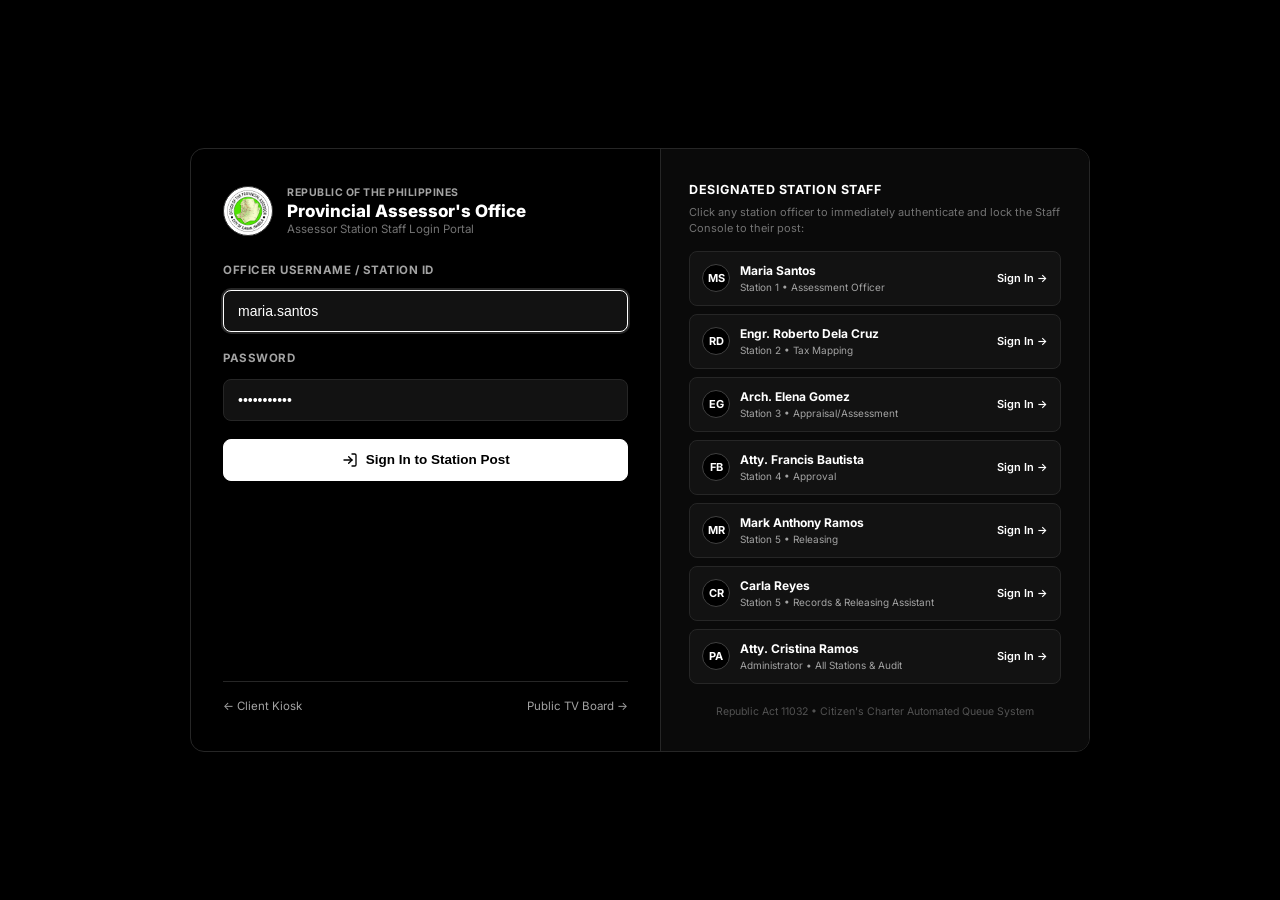
==== commit 760b9624: "refactor: streamline 5-station assessor workflow, dual-mode Window 1 releasing, and minimal UI" ====
--- a/login.html
+++ b/login.html
@@ -279,25 +279,25 @@
             <span style="font-size: 11px; color: #ffffff; font-weight: 600;">Sign In →</span>
           </div>
 
-          <!-- Recording -->
+          <!-- Station 5 -->
+          <div class="station-btn-card" onclick="quickLogin('mark.ramos')">
+            <div style="display: flex; align-items: center; gap: 10px;">
+              <div class="avatar-badge">MR</div>
+              <div>
+                <div style="font-weight: 700; font-size: 12px; color: #ffffff;">Mark Anthony Ramos</div>
+                <div style="font-size: 10px; color: #a3a3a3;">Station 5 • Releasing</div>
+              </div>
+            </div>
+            <span style="font-size: 11px; color: #ffffff; font-weight: 600;">Sign In →</span>
+          </div>
+
+          <!-- Assistant / Records Support -->
           <div class="station-btn-card" onclick="quickLogin('carla.reyes')">
             <div style="display: flex; align-items: center; gap: 10px;">
               <div class="avatar-badge">CR</div>
               <div>
                 <div style="font-weight: 700; font-size: 12px; color: #ffffff;">Carla Reyes</div>
-                <div style="font-size: 10px; color: #a3a3a3;">Recording • System Encoding & Roll</div>
-              </div>
-            </div>
-            <span style="font-size: 11px; color: #ffffff; font-weight: 600;">Sign In →</span>
-          </div>
-
-          <!-- Station 5 (Releasing) -->
-          <div class="station-btn-card" onclick="quickLogin('mark.ramos')">
-            <div style="display: flex; align-items: center; gap: 10px;">
-              <div class="avatar-badge">MR</div>
-              <div>
-                <div style="font-weight: 700; font-size: 12px; color: #ffffff;">Mark Anthony Ramos</div>
-                <div style="font-size: 10px; color: #a3a3a3;">Station 5 • Releasing (Window 5)</div>
+                <div style="font-size: 10px; color: #a3a3a3;">Station 5 • Records & Releasing Assistant</div>
               </div>
             </div>
             <span style="font-size: 11px; color: #ffffff; font-weight: 600;">Sign In →</span>
@@ -370,8 +370,8 @@
           'roberto.delacruz': { id: 2, username: 'roberto.delacruz', fullName: 'Engr. Roberto Dela Cruz', title: 'Tax Mapping Specialist', stationId: 2, role: 'staff' },
           'elena.gomez': { id: 3, username: 'elena.gomez', fullName: 'Arch. Elena Gomez', title: 'Appraisal Officer', stationId: 3, role: 'staff' },
           'francis.bautista': { id: 4, username: 'francis.bautista', fullName: 'Atty. Francis Bautista', title: 'Provincial Assessor', stationId: 4, role: 'staff' },
-          'carla.reyes': { id: 5, username: 'carla.reyes', fullName: 'Carla Reyes', title: 'Records & Assessment Roll Officer', stationId: 5, role: 'staff' },
-          'mark.ramos': { id: 6, username: 'mark.ramos', fullName: 'Mark Anthony Ramos', title: 'Releasing Officer (Window 5)', stationId: 6, role: 'staff' },
+          'mark.ramos': { id: 5, username: 'mark.ramos', fullName: 'Mark Anthony Ramos', title: 'Releasing Officer', stationId: 5, role: 'staff' },
+          'carla.reyes': { id: 6, username: 'carla.reyes', fullName: 'Carla Reyes', title: 'Records & Releasing Assistant', stationId: 5, role: 'staff' },
           'admin': { id: 7, username: 'admin', fullName: 'Atty. Cristina Ramos', title: 'Administrator', stationId: null, role: 'admin' }
         };
 
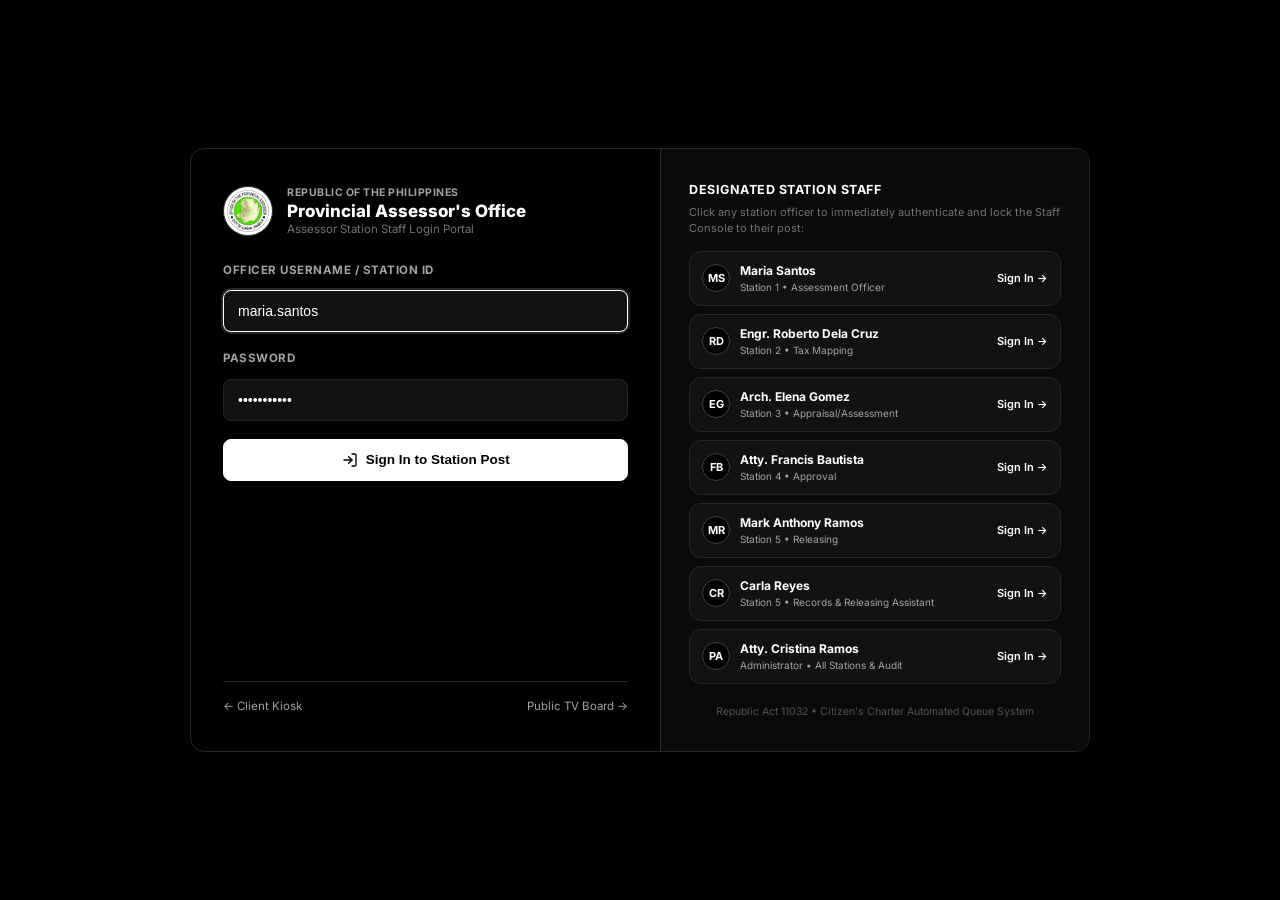
==== commit c9bfaa8d: "style: refine border curving on assessor station staff account cards" ====
--- a/login.html
+++ b/login.html
@@ -130,7 +130,7 @@
     .station-btn-card {
       background: #121212;
       border: 1px solid #262626;
-      border-radius: 8px;
+      border-radius: 12px;
       padding: 10px 12px;
       cursor: pointer;
       display: flex;
--- a/styles.css
+++ b/styles.css
@@ -3982,6 +3982,7 @@
 }
 
 .auth-account-card {
+  border-radius: var(--rounded-lg, 12px);
   transition: all 0.2s cubic-bezier(0.16, 1, 0.3, 1);
 }
 
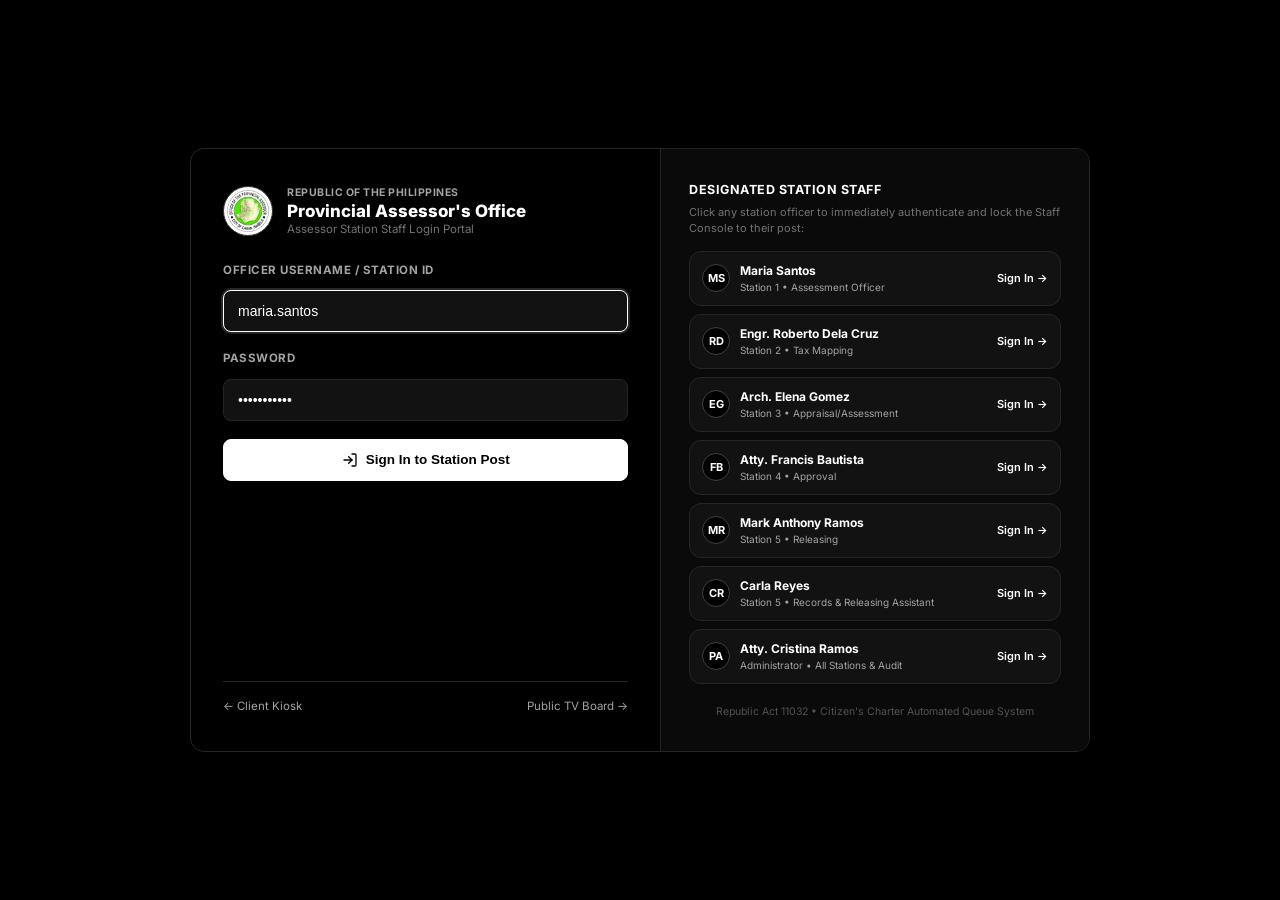
==== commit 6ad207d7: "feat: refactor responsive UI for modern Android app-like experience" ====
--- a/login.html
+++ b/login.html
@@ -38,8 +38,22 @@
     }
 
     @media (max-width: 768px) {
+      body {
+        padding: 12px 10px;
+        justify-content: flex-start;
+      }
       .login-wrapper {
         grid-template-columns: 1fr;
+        border-radius: 12px;
+        margin: 10px 0 20px 0;
+      }
+      .login-form-side {
+        padding: 24px 18px;
+        border-right: none;
+        border-bottom: 1px solid #262626;
+      }
+      .login-presets-side {
+        padding: 20px 18px;
       }
     }
 
--- a/styles.css
+++ b/styles.css
@@ -1763,6 +1763,15 @@
   }
 }
 
+.tv-left-stage {
+  display: flex;
+  flex-direction: column;
+  gap: 14px;
+  height: 100%;
+  min-height: 0;
+  justify-content: flex-start;
+}
+
 .tv-right-matrix {
   display: flex;
   flex-direction: column;
@@ -2130,6 +2139,89 @@
   width: fit-content;
 }
 
+.tv-docket-est-pill {
+  font-family: var(--font-mono, monospace);
+  font-size: 11px;
+  font-weight: 800;
+  background: #000000 !important;
+  color: #ffffff !important;
+  border: 1px solid #000000 !important;
+  padding: 2px 7px;
+  border-radius: 4px;
+  white-space: nowrap;
+  letter-spacing: 0.2px;
+  display: inline-flex;
+  align-items: center;
+  flex-shrink: 0;
+  box-shadow: 0 1px 2px rgba(0, 0, 0, 0.25);
+}
+
+[data-theme="dark"] .tv-docket-est-pill,
+body.theme-dark .tv-docket-est-pill {
+  background: #000000 !important;
+  color: #ffffff !important;
+  border: 1px solid #ffffff !important;
+  box-shadow: 0 0 0 1px #ffffff, 0 2px 4px rgba(0, 0, 0, 0.6);
+}
+
+/* ==========================================================================
+   CITIZEN DOCKETS OVERFLOW BANNER & POP-UP LIST
+   ========================================================================== */
+.tv-docket-overflow-banner {
+  background: var(--colors-surface-soft, #fafafa);
+  border: 1px dashed var(--colors-hairline-strong, #d4d4d4);
+  border-radius: var(--rounded-lg, 12px);
+  padding: 10px 14px;
+  cursor: pointer;
+  display: flex;
+  justify-content: space-between;
+  align-items: center;
+  transition: all 0.2s ease;
+  margin-top: 4px;
+}
+
+.tv-docket-overflow-banner:hover {
+  background: var(--colors-canvas, #ffffff);
+  border-color: #000000;
+  transform: translateY(-1px);
+}
+
+.tv-overflow-header-btn {
+  transition: all 0.15s ease;
+}
+
+.tv-overflow-header-btn:hover {
+  background: #262626 !important;
+  border-color: #ffffff !important;
+}
+
+.tv-overflow-item-card {
+  transition: all 0.15s ease;
+}
+
+.tv-overflow-item-card:hover {
+  border-color: #000000 !important;
+}
+
+[data-theme="dark"] .tv-docket-overflow-banner {
+  background: #171717;
+  border-color: #333333;
+}
+
+[data-theme="dark"] .tv-docket-overflow-banner:hover {
+  background: #1f1f1f;
+  border-color: #ffffff;
+}
+
+[data-theme="dark"] .tv-overflow-item-card {
+  background: #171717 !important;
+  border-color: #262626 !important;
+}
+
+[data-theme="dark"] .tv-overflow-item-card:hover {
+  border-color: #ffffff !important;
+}
+
 /* Fallback 3-sec row support */
 .tv-client-3sec-row {
   display: grid;
@@ -2829,12 +2921,14 @@
   background: var(--colors-canvas, #ffffff);
   border: 1px solid var(--colors-hairline, #e5e5e5);
   border-radius: var(--rounded-lg, 14px);
-  padding: 12px 16px;
-  flex-shrink: 0;
+  padding: 14px 16px;
+  flex: 1;
+  min-height: 280px;
   box-shadow: none;
   display: flex;
   flex-direction: column;
-  gap: 8px;
+  gap: 10px;
+  overflow: hidden;
 }
 
 [data-theme="dark"] .tv-recent-strip {
@@ -2846,6 +2940,7 @@
   display: flex;
   justify-content: space-between;
   align-items: center;
+  flex-shrink: 0;
 }
 
 .tv-recent-title {
@@ -2867,7 +2962,11 @@
 .tv-recent-list {
   display: flex;
   flex-direction: column;
-  gap: 6px;
+  gap: 8px;
+  flex: 1;
+  min-height: 0;
+  overflow-y: auto;
+  padding-right: 2px;
 }
 
 .tv-recent-item-row {
@@ -4149,18 +4248,23 @@
   transform: scale(0.97);
 }
 
-/* 2. Android Bottom Navigation Bar */
+/* 1. Android Top App Bar Menu Button */
+.mobile-appbar-nav-btn {
+  display: none;
+}
+
+/* 2. Android Bottom Navigation Bar (Material 3) */
 .mobile-bottom-nav {
   display: none;
   position: fixed;
   bottom: 0;
   left: 0;
   right: 0;
-  height: calc(60px + env(safe-area-inset-bottom, 0px));
+  height: calc(64px + env(safe-area-inset-bottom, 0px));
   padding-bottom: env(safe-area-inset-bottom, 0px);
   background-color: var(--colors-canvas, #ffffff);
   border-top: 1px solid var(--colors-hairline, #e5e5e5);
-  box-shadow: 0 -4px 16px rgba(0, 0, 0, 0.06);
+  box-shadow: 0 -4px 20px rgba(0, 0, 0, 0.07);
   z-index: 100;
   justify-content: space-around;
   align-items: center;
@@ -4180,18 +4284,23 @@
   font-size: 11px;
   font-weight: 600;
   cursor: pointer;
-  transition: all 0.2s ease;
+  transition: color 0.15s ease;
   padding: 4px 0;
+  -webkit-tap-highlight-color: transparent;
 }
 
 .mobile-nav-icon-wrap {
-  width: 44px;
-  height: 28px;
-  border-radius: 14px;
+  width: 52px;
+  height: 30px;
+  border-radius: 15px;
   display: flex;
   align-items: center;
   justify-content: center;
-  transition: all 0.2s cubic-bezier(0.16, 1, 0.3, 1);
+  transition: background-color 0.2s cubic-bezier(0, 0, 0.2, 1), transform 0.15s ease;
+}
+
+.mobile-nav-btn:active .mobile-nav-icon-wrap {
+  transform: scale(0.92);
 }
 
 .mobile-nav-btn.active {
@@ -4204,10 +4313,14 @@
   color: #ffffff;
 }
 
+.mobile-nav-btn.active .mobile-nav-icon-wrap svg {
+  stroke: #ffffff;
+}
+
 .mobile-nav-badge {
   position: absolute;
   top: -2px;
-  right: 4px;
+  right: 8px;
   background: #000000;
   color: #ffffff;
   font-size: 9px;
@@ -4215,9 +4328,56 @@
   padding: 1px 5px;
   border-radius: 10px;
   font-family: var(--font-mono, monospace);
-}
-
-/* 3. Mobile Drawers & Bottom Sheets */
+  border: 1px solid #ffffff;
+}
+
+/* 3. Android Floating Action Button (FAB) */
+.mobile-android-fab {
+  display: none;
+  position: fixed;
+  bottom: calc(76px + env(safe-area-inset-bottom, 0px));
+  right: 16px;
+  z-index: 95;
+  height: 50px;
+  padding: 0 18px 0 14px;
+  border-radius: 25px;
+  background: #000000;
+  color: #ffffff;
+  border: 1px solid #000000;
+  box-shadow: 0 4px 16px rgba(0, 0, 0, 0.28), 0 1px 3px rgba(0, 0, 0, 0.12);
+  cursor: pointer;
+  align-items: center;
+  gap: 8px;
+  font-family: var(--font-main, sans-serif);
+  font-size: 13.5px;
+  font-weight: 700;
+  transition: transform 0.2s cubic-bezier(0, 0, 0.2, 1), box-shadow 0.2s ease;
+  -webkit-tap-highlight-color: transparent;
+}
+
+.mobile-android-fab:active {
+  transform: scale(0.92);
+  box-shadow: 0 2px 8px rgba(0, 0, 0, 0.2);
+}
+
+.mobile-android-fab .icon-svg {
+  stroke: currentColor;
+  width: 20px;
+  height: 20px;
+}
+
+[data-theme="dark"] .mobile-android-fab {
+  background: #ffffff;
+  color: #000000;
+  border-color: #ffffff;
+  box-shadow: 0 4px 16px rgba(0, 0, 0, 0.6);
+}
+
+[data-theme="dark"] .mobile-android-fab .icon-svg {
+  stroke: #000000;
+}
+
+/* 4. Mobile Drawers & Bottom Sheets */
 .mobile-drawer-backdrop {
   display: none;
   position: fixed;
@@ -4467,11 +4627,48 @@
     color: #000000;
   }
 
-  /* Header mobile styling */
+  /* Header mobile styling - Android Top App Bar */
   .top-header {
-    height: 54px;
+    position: sticky;
+    top: 0;
+    z-index: 90;
+    height: 56px;
     padding: 0 10px;
     gap: 8px;
+    backdrop-filter: blur(12px);
+    -webkit-backdrop-filter: blur(12px);
+    background: rgba(255, 255, 255, 0.94);
+    border-bottom: 1px solid var(--colors-hairline, #e5e5e5);
+  }
+
+  [data-theme="dark"] .top-header {
+    background: rgba(18, 18, 18, 0.94);
+    border-bottom-color: #262626;
+  }
+
+  .mobile-appbar-nav-btn {
+    display: inline-flex;
+    align-items: center;
+    justify-content: center;
+    width: 38px;
+    height: 38px;
+    border-radius: 50%;
+    background: transparent;
+    border: 1px solid var(--colors-hairline, #e5e5e5);
+    color: var(--colors-ink, #000000);
+    cursor: pointer;
+    flex-shrink: 0;
+    transition: background 0.15s ease, transform 0.1s ease;
+  }
+
+  .mobile-appbar-nav-btn:active {
+    background: var(--colors-surface-soft, #f0f0f0);
+    transform: scale(0.92);
+  }
+
+  [data-theme="dark"] .mobile-appbar-nav-btn {
+    border-color: #333333;
+    color: #ffffff;
   }
 
   .brand-subtitle {
@@ -4502,10 +4699,6 @@
 
   .header-tools {
     gap: 6px;
-  }
-
-  #header-login-btn, #header-logout-btn {
-    display: none !important;
   }
 
   .user-profile-chip {
@@ -4720,12 +4913,153 @@
     text-align: left !important;
   }
 
-  /* Modals on Mobile */
+  /* Android Native Bottom Sheets */
+  .modal-backdrop {
+    align-items: flex-end !important;
+    padding: 0 !important;
+    backdrop-filter: blur(5px) !important;
+    -webkit-backdrop-filter: blur(5px) !important;
+  }
+
   .modal-box {
-    width: 95vw !important;
-    max-width: 95vw !important;
-    max-height: 90dvh !important;
-    border-radius: 16px !important;
+    width: 100vw !important;
+    max-width: 100vw !important;
+    max-height: 88dvh !important;
+    margin: 0 !important;
+    border-radius: 24px 24px 0 0 !important;
+    border-bottom: none !important;
+    border-left: none !important;
+    border-right: none !important;
+    box-shadow: 0 -8px 36px rgba(0, 0, 0, 0.28) !important;
+    animation: androidBottomSheetSlideUp 0.26s cubic-bezier(0, 0, 0.2, 1) forwards !important;
+    padding-bottom: env(safe-area-inset-bottom, 12px) !important;
+    display: flex !important;
+    flex-direction: column !important;
+  }
+
+  /* Material 3 Drag Handle indicator */
+  .modal-box::before {
+    content: '';
+    display: block;
+    width: 36px;
+    height: 4px;
+    border-radius: 9999px;
+    background: var(--colors-hairline-strong, #d4d4d4);
+    margin: 10px auto 4px auto;
+    flex-shrink: 0;
+  }
+
+  [data-theme="dark"] .modal-box::before {
+    background: #404040;
+  }
+
+  .modal-header {
+    padding: 12px 18px !important;
+    border-bottom: 1px solid var(--colors-hairline, #e5e5e5) !important;
+    flex-shrink: 0 !important;
+  }
+
+  .modal-header h3 {
+    font-size: 16px !important;
+    font-weight: 800 !important;
+  }
+
+  .modal-body {
+    overflow-y: auto !important;
+    -webkit-overflow-scrolling: touch !important;
+    max-height: calc(88dvh - 130px) !important;
+    padding: 16px 18px !important;
+    flex: 1 !important;
+  }
+
+  .modal-footer {
+    position: sticky !important;
+    bottom: 0 !important;
+    background: var(--colors-canvas, #ffffff) !important;
+    border-top: 1px solid var(--colors-hairline, #e5e5e5) !important;
+    padding: 12px 18px calc(12px + env(safe-area-inset-bottom, 0px)) 18px !important;
+    gap: 8px !important;
+    display: flex !important;
+    flex-direction: column-reverse !important;
+    align-items: stretch !important;
+    flex-shrink: 0 !important;
+    z-index: 5 !important;
+  }
+
+  [data-theme="dark"] .modal-footer {
+    background: #171717 !important;
+    border-top-color: #262626 !important;
+  }
+
+  .modal-footer .btn {
+    width: 100% !important;
+    min-height: 48px !important;
+    font-size: 14px !important;
+    font-weight: 700 !important;
+    border-radius: 10px !important;
+    display: flex !important;
+    align-items: center !important;
+    justify-content: center !important;
+  }
+
+  /* Android Form Inputs on Mobile */
+  .form-group {
+    margin-bottom: 14px !important;
+  }
+
+  .form-input,
+  .form-select {
+    min-height: 46px !important;
+    font-size: 14px !important;
+    border-radius: 8px !important;
+    padding: 10px 14px !important;
+    border-color: var(--colors-hairline-strong, #d4d4d4) !important;
+  }
+
+  .form-label {
+    font-size: 12px !important;
+    font-weight: 700 !important;
+    margin-bottom: 6px !important;
+    display: block !important;
+  }
+
+  .radio-group {
+    display: grid !important;
+    grid-template-columns: 1fr 1fr !important;
+    gap: 8px !important;
+  }
+
+  .radio-card {
+    min-height: 46px !important;
+    padding: 10px 12px !important;
+    border-radius: 10px !important;
+    font-size: 13px !important;
+    font-weight: 700 !important;
+    display: flex !important;
+    align-items: center !important;
+    justify-content: center !important;
+  }
+
+  /* Mobile Tables */
+  .table-wrap {
+    border-radius: 12px !important;
+    box-shadow: 0 1px 4px rgba(0, 0, 0, 0.06) !important;
+    margin-bottom: 14px !important;
+    -webkit-overflow-scrolling: touch !important;
+  }
+
+  .data-table th {
+    position: sticky !important;
+    top: 0 !important;
+    z-index: 2 !important;
+    font-size: 11px !important;
+    padding: 10px 12px !important;
+    white-space: nowrap !important;
+  }
+
+  .data-table td {
+    padding: 12px 12px !important;
+    font-size: 12.5px !important;
   }
 
   #auth-login-form {
@@ -4744,6 +5078,15 @@
   }
 }
 
+@keyframes androidBottomSheetSlideUp {
+  from {
+    transform: translateY(100%);
+  }
+  to {
+    transform: translateY(0);
+  }
+}
+
 @media (max-width: 480px) {
   #view-display {
     padding-left: 12px !important;
@@ -4794,13 +5137,13 @@
 
 /* Dark Theme Mobile Styles */
 [data-theme="dark"] .mobile-bottom-nav {
-  background-color: #090a0f;
-  border-top-color: #222631;
-  box-shadow: 0 -4px 16px rgba(0, 0, 0, 0.4);
+  background-color: #121212;
+  border-top-color: #262626;
+  box-shadow: 0 -4px 20px rgba(0, 0, 0, 0.6);
 }
 
 [data-theme="dark"] .mobile-nav-btn {
-  color: #94a3b8;
+  color: #a3a3a3;
 }
 
 [data-theme="dark"] .mobile-nav-btn.active {
@@ -4808,20 +5151,26 @@
 }
 
 [data-theme="dark"] .mobile-nav-btn.active .mobile-nav-icon-wrap {
-  background-color: #1a1e29;
-  color: #ffffff;
+  background-color: #ffffff;
+  color: #000000;
+}
+
+[data-theme="dark"] .mobile-nav-btn.active .mobile-nav-icon-wrap svg {
+  stroke: #000000;
 }
 
 [data-theme="dark"] .mobile-drawer-panel {
-  background-color: #090a0f;
+  background-color: #121212;
+  border-color: #262626;
+  color: #ffffff;
 }
 
 [data-theme="dark"] .mobile-drawer-header {
-  border-bottom-color: #222631;
+  border-bottom-color: #262626;
 }
 
 [data-theme="dark"] .mobile-drawer-close-btn {
-  color: #94a3b8;
+  color: #a3a3a3;
 }
 
 /* Stations 2-5 Clean Specialist Desks: Hide Front-Desk Intake Header Controls */
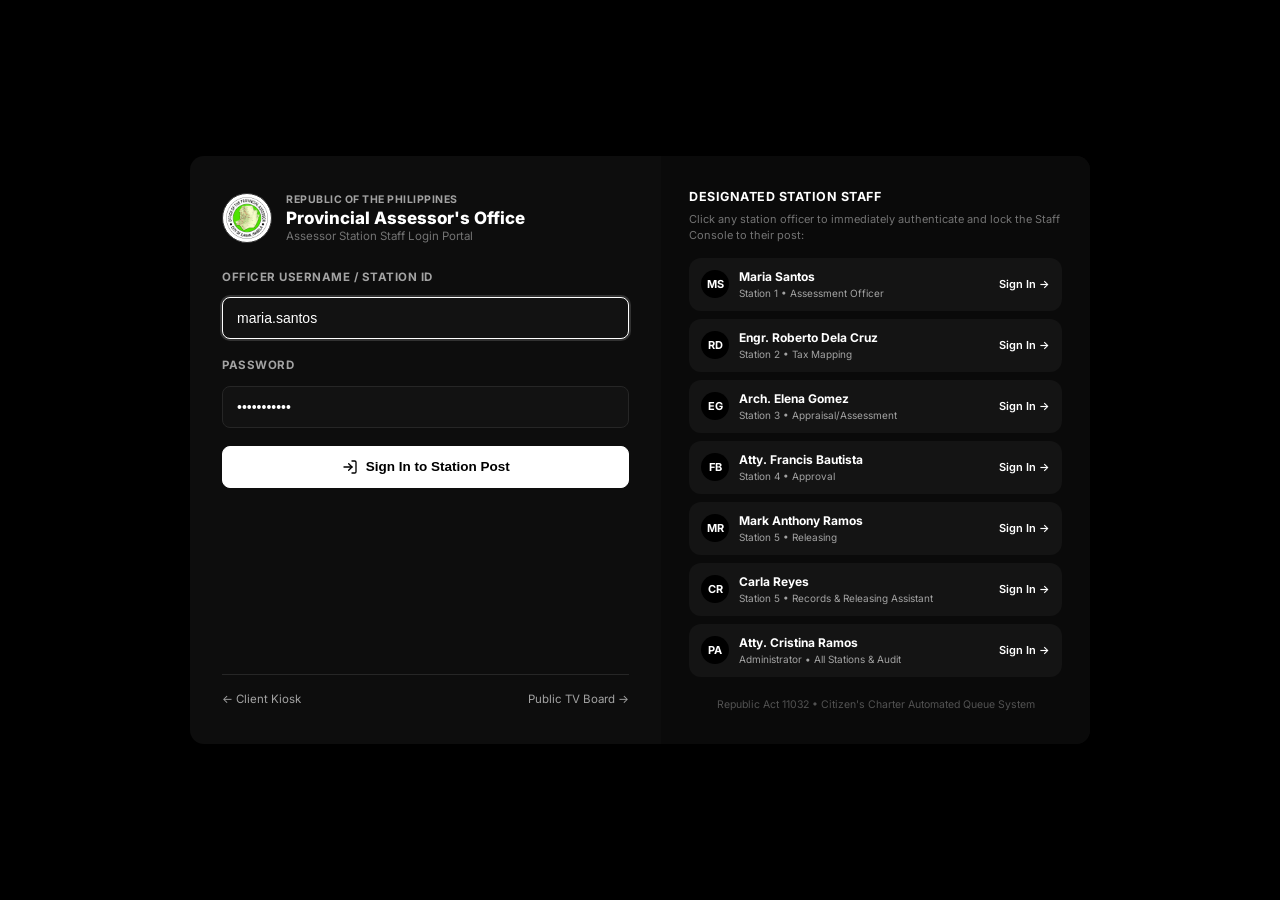
==== commit d482b48c: "style: remove section outside stroke lines across all web UI" ====
--- a/login.html
+++ b/login.html
@@ -30,11 +30,11 @@
       width: 100%;
       display: grid;
       grid-template-columns: 1.1fr 1fr;
-      background: #000000;
-      border: 1px solid #262626;
+      background: #0d0d0d;
+      border: none;
       border-radius: 14px;
       overflow: hidden;
-      box-shadow: none;
+      box-shadow: 0 8px 32px rgba(0, 0, 0, 0.4);
     }
 
     @media (max-width: 768px) {
@@ -50,7 +50,7 @@
       .login-form-side {
         padding: 24px 18px;
         border-right: none;
-        border-bottom: 1px solid #262626;
+        border-bottom: none;
       }
       .login-presets-side {
         padding: 20px 18px;
@@ -62,7 +62,7 @@
       display: flex;
       flex-direction: column;
       justify-content: space-between;
-      border-right: 1px solid #262626;
+      border-right: none;
     }
 
     .login-presets-side {
@@ -142,8 +142,8 @@
     }
 
     .station-btn-card {
-      background: #121212;
-      border: 1px solid #262626;
+      background: #141414;
+      border: none;
       border-radius: 12px;
       padding: 10px 12px;
       cursor: pointer;
@@ -155,8 +155,7 @@
     }
 
     .station-btn-card:hover {
-      background: #1c1c1c;
-      border-color: #404040;
+      background: #202020;
     }
 
     .avatar-badge {
@@ -170,14 +169,14 @@
       font-size: 11px;
       background: #000000;
       color: #ffffff;
-      border: 1px solid #404040;
+      border: none;
       flex-shrink: 0;
     }
 
     .error-box {
-      background: #171717;
-      border: 1px solid #404040;
-      color: #ffffff;
+      background: #261214;
+      border: none;
+      color: #ff9999;
       padding: 10px 14px;
       border-radius: 8px;
       font-size: 12px;
--- a/styles.css
+++ b/styles.css
@@ -382,29 +382,31 @@
 
 [data-theme="dark"] .modal-box,
 [data-theme="dark"] .modal-content {
-  background: #13161f;
-  border: 1px solid #2e3342;
+  background: #141414;
+  border: none !important;
   color: #f8fafc;
 }
 
 [data-theme="dark"] .modal-header,
 [data-theme="dark"] .modal-footer {
-  border-color: #222631;
-  background-color: #13161f;
+  border-color: #222222;
+  background-color: #141414;
 }
 
 [data-theme="dark"] .tv-counter-card {
-  background-color: #13161f;
-  border-color: #222631;
+  background-color: #141414;
+  border: none !important;
+  box-shadow: none !important;
 }
 
 [data-theme="dark"] .tv-counter-card.is-calling {
-  background-color: #1a1e29;
-  border-color: #ffffff;
+  background-color: #1f1f1f;
+  border: none !important;
 }
 
 [data-theme="dark"] .tv-counter-card.is-serving {
-  border-color: #383c45;
+  background-color: #181818;
+  border: none !important;
 }
 
 [data-theme="dark"] .tv-duration-pill.serving {
@@ -426,15 +428,17 @@
 }
 
 [data-theme="dark"] .tv-recent-card {
-  background-color: #121212 !important;
-  border-color: #262626 !important;
+  background-color: #141414 !important;
+  border: none !important;
   color: #ffffff !important;
+  box-shadow: none !important;
 }
 
 [data-theme="dark"] .tracker-card,
 [data-theme="dark"] .tracker-info-box {
-  background-color: #121212;
-  border-color: #262626;
+  background-color: #141414;
+  border: none !important;
+  box-shadow: none !important;
 }
 
 [data-theme="dark"] .tracker-logo {
@@ -470,13 +474,12 @@
 }
 
 [data-theme="dark"] .queue-stream-item {
-  background-color: #13161f;
-  border-color: #222631;
+  background-color: #141414;
+  border: none !important;
 }
 
 [data-theme="dark"] .queue-stream-item:hover {
-  background-color: #181c26;
-  border-color: #383c45;
+  background-color: #1f1f1f;
 }
 
 [data-theme="dark"] .queue-avatar-chip {
@@ -488,12 +491,12 @@
 [data-theme="dark"] .queue-avatar-chip.priority {
   background-color: #ffffff;
   color: #000000;
-  border: 1px solid #ffffff;
+  border: none !important;
 }
 
 [data-theme="dark"] .event-item {
-  background-color: #13161f;
-  border-color: #222631;
+  background-color: #141414;
+  border: none !important;
 }
 
 [data-theme="dark"] .event-icon-box {
@@ -528,9 +531,25 @@
 [data-theme="dark"] .admin-card,
 [data-theme="dark"] .stat-card,
 [data-theme="dark"] .table-wrap,
-[data-theme="dark"] .client-meta-box {
-  background-color: #13161f;
-  border-color: #222631;
+[data-theme="dark"] .client-meta-box,
+[data-theme="dark"] .quick-prompt-card,
+[data-theme="dark"] .kiosk-service-card,
+[data-theme="dark"] .kiosk-priority-banner,
+[data-theme="dark"] .tv-client-section-card,
+[data-theme="dark"] .tv-signage-header,
+[data-theme="dark"] .tv-recent-strip,
+[data-theme="dark"] .tv-hero-standalone,
+[data-theme="dark"] .console-active-3sec-row,
+[data-theme="dark"] .console-docket-row,
+[data-theme="dark"] .station-toolbox-card,
+[data-theme="dark"] .sidebar-stats-strip,
+[data-theme="dark"] .profile-card,
+[data-theme="dark"] .queue-stream-item,
+[data-theme="dark"] .event-item,
+[data-theme="dark"] .modal-box {
+  background-color: #141414;
+  border: none !important;
+  box-shadow: none !important;
 }
 
 [data-theme="dark"] .data-table th {
@@ -965,7 +984,7 @@
   height: 36px;
   border-radius: var(--rounded-full);
   background-color: var(--colors-surface-soft);
-  border: 1px solid var(--colors-hairline);
+  border: none !important;
   display: flex;
   align-items: center;
   justify-content: center;
@@ -973,12 +992,12 @@
   cursor: pointer;
   position: relative;
   transition: all 0.15s ease;
+  box-shadow: 0 1px 2px rgba(0, 0, 0, 0.03);
 }
 
 .icon-btn-round:hover {
   background-color: #f0f0f0;
   color: var(--colors-ink);
-  border-color: var(--colors-hairline-strong);
 }
 
 .badge-dot-alert {
@@ -998,13 +1017,14 @@
   padding: 3px 12px 3px 3px;
   background-color: var(--colors-surface-soft);
   border-radius: var(--rounded-full);
-  border: 1px solid var(--colors-hairline);
+  border: none !important;
   cursor: pointer;
   transition: all 0.15s ease;
+  box-shadow: 0 1px 2px rgba(0, 0, 0, 0.03);
 }
 
 .user-profile-chip:hover {
-  border-color: var(--colors-hairline-strong);
+  background-color: #f0f0f0;
 }
 
 .avatar-round-sm {
@@ -1077,9 +1097,10 @@
   justify-content: space-around;
   padding: 10px 12px;
   background: var(--colors-surface-soft);
-  border: 1px solid var(--colors-hairline);
+  border: none !important;
   border-radius: var(--rounded-md);
   margin-bottom: 4px;
+  box-shadow: 0 1px 3px rgba(0, 0, 0, 0.04);
 }
 
 .sidebar-stat-item {
@@ -1114,9 +1135,10 @@
 
 .profile-card {
   background: var(--colors-surface-soft);
-  border: 1px solid var(--colors-hairline);
+  border: none !important;
   border-radius: var(--rounded-lg);
   padding: 12px 14px;
+  box-shadow: 0 1px 3px rgba(0, 0, 0, 0.04);
 }
 
 .profile-stats-row {
@@ -1263,10 +1285,11 @@
 
 /* Quick Prompt Card / Install Pill Signature Element */
 .quick-prompt-card {
-  background: var(--colors-canvas);
-  border: 1px solid var(--colors-hairline);
+  background: var(--colors-surface-soft, #fafafa);
+  border: none !important;
   border-radius: var(--rounded-lg);
   padding: 16px 20px;
+  box-shadow: 0 1px 3px rgba(0, 0, 0, 0.04);
 }
 
 .prompt-top-row {
@@ -1426,12 +1449,13 @@
   display: flex;
   justify-content: space-between;
   align-items: center;
-  background: var(--colors-canvas);
-  border: 1px solid var(--colors-hairline);
+  background: var(--colors-surface-soft, #fafafa);
+  border: none !important;
   border-radius: var(--rounded-lg);
   padding: 14px 20px;
   margin-bottom: 20px;
   gap: 16px;
+  box-shadow: 0 1px 3px rgba(0, 0, 0, 0.04);
 }
 
 .kiosk-priority-text {
@@ -1476,19 +1500,21 @@
 }
 
 .kiosk-service-card {
-  background: var(--colors-canvas);
-  border: 1px solid var(--colors-hairline);
+  background: var(--colors-surface-soft, #fafafa);
+  border: none !important;
   border-radius: var(--rounded-lg);
   padding: 20px;
   display: flex;
   flex-direction: column;
   justify-content: space-between;
-  transition: border-color 0.15s ease, box-shadow 0.15s ease;
+  transition: transform 0.15s ease, box-shadow 0.15s ease;
   position: relative;
+  box-shadow: 0 1px 3px rgba(0, 0, 0, 0.04);
 }
 
 .kiosk-service-card:hover {
-  border-color: var(--colors-ink);
+  transform: translateY(-2px);
+  box-shadow: 0 4px 12px rgba(0, 0, 0, 0.08);
 }
 
 .service-card-main {
@@ -1649,11 +1675,12 @@
   display: flex;
   justify-content: space-between;
   align-items: center;
-  background: var(--colors-canvas);
-  border: 1px solid var(--colors-hairline);
+  background: var(--colors-surface-soft, #fafafa);
+  border: none !important;
   border-radius: var(--rounded-lg, 14px);
   padding: 12px 24px;
   height: 62px;
+  box-shadow: 0 1px 3px rgba(0, 0, 0, 0.04);
 }
 
 .tv-signage-brand {
@@ -1676,9 +1703,10 @@
 .tv-clock-widget {
   text-align: center;
   padding: 6px 18px;
-  background: var(--colors-surface-soft);
-  border: 1px solid var(--colors-hairline);
+  background: var(--colors-canvas, #ffffff);
+  border: none !important;
   border-radius: var(--rounded-full);
+  box-shadow: 0 1px 2px rgba(0, 0, 0, 0.03);
 }
 
 .tv-clock-time {
@@ -1785,7 +1813,7 @@
 /* TV CLIENT DOCKET CARDS */
 .tv-client-section-card {
   background: var(--colors-canvas, #ffffff);
-  border: 1px solid var(--colors-hairline, #e5e5e5);
+  border: none !important;
   border-radius: var(--rounded-lg, 14px);
   padding: 16px 20px;
   transition: all 0.2s cubic-bezier(0.16, 1, 0.3, 1);
@@ -2369,9 +2397,10 @@
   gap: 16px;
   padding: 16px 20px;
   background: var(--colors-surface-soft, #fafafa);
-  border: 1px solid var(--colors-hairline, #e5e5e5);
+  border: none !important;
   border-radius: var(--rounded-lg, 12px);
   margin-bottom: 18px;
+  box-shadow: 0 1px 3px rgba(0, 0, 0, 0.04);
 }
 
 .console-3sec-col {
@@ -2417,7 +2446,7 @@
   background: #000000;
   color: #ffffff;
   min-height: 46px;
-  border: 1px solid #000000;
+  border: none !important;
   cursor: pointer;
   transition: all 0.15s ease;
 }
@@ -2439,22 +2468,21 @@
   align-items: center;
   gap: 14px;
   padding: 10px 16px;
-  background: var(--colors-canvas, #ffffff);
-  border: 1px solid var(--colors-hairline, #e5e5e5);
+  background: var(--colors-surface-soft, #fafafa);
+  border: none !important;
   border-radius: var(--rounded-md, 8px);
   transition: all 0.15s ease;
   cursor: pointer;
+  box-shadow: 0 1px 2px rgba(0, 0, 0, 0.03);
 }
 
 .console-docket-row:hover {
-  border-color: #000000;
-  background: var(--colors-surface-soft, #fafafa);
+  background: #f0f0f0;
 }
 
 .console-docket-row.is-active {
-  border-color: #000000;
-  background: #f5f5f5;
-  box-shadow: 0 0 0 1px #000000;
+  background: #e8e8e8;
+  box-shadow: 0 2px 6px rgba(0, 0, 0, 0.08);
 }
 
 .console-docket-col-info {
@@ -2740,7 +2768,8 @@
   color: var(--colors-on-dark);
   border-radius: var(--rounded-lg, 14px);
   padding: 28px 36px;
-  border: 1px solid #333333;
+  border: none !important;
+  box-shadow: 0 4px 20px rgba(0, 0, 0, 0.2);
 }
 
 .tv-hero-num-huge {
@@ -2754,24 +2783,25 @@
 
 /* 3 COUNTER CARDS */
 .tv-counter-card {
-  background: var(--colors-canvas);
-  border: 1px solid var(--colors-hairline);
+  background: var(--colors-surface-soft, #fafafa);
+  border: none !important;
   border-radius: var(--rounded-lg);
   padding: 16px 18px;
   display: flex;
   flex-direction: column;
   justify-content: space-between;
   min-height: 140px;
-  transition: border-color 0.15s ease;
+  box-shadow: 0 1px 3px rgba(0, 0, 0, 0.04);
 }
 
 .tv-counter-card.is-calling {
-  border-color: var(--colors-ink);
-  background-color: var(--colors-surface-soft);
+  background-color: #f0f0f0;
+  box-shadow: 0 2px 8px rgba(0, 0, 0, 0.08);
 }
 
 .tv-counter-card.is-serving {
-  border-color: var(--colors-hairline-strong);
+  background-color: var(--colors-canvas);
+  box-shadow: 0 2px 8px rgba(0, 0, 0, 0.06);
 }
 
 .tv-counter-header {
@@ -2918,13 +2948,13 @@
    LIVE WORKFLOW ACTIVITY & DECISIONS STRIP
    ========================================================================== */
 .tv-recent-strip {
-  background: var(--colors-canvas, #ffffff);
-  border: 1px solid var(--colors-hairline, #e5e5e5);
+  background: var(--colors-surface-soft, #fafafa);
+  border: none !important;
   border-radius: var(--rounded-lg, 14px);
   padding: 14px 16px;
   flex: 1;
   min-height: 280px;
-  box-shadow: none;
+  box-shadow: 0 1px 3px rgba(0, 0, 0, 0.04);
   display: flex;
   flex-direction: column;
   gap: 10px;
@@ -2932,8 +2962,8 @@
 }
 
 [data-theme="dark"] .tv-recent-strip {
-  background: var(--colors-canvas, #000000);
-  border-color: var(--colors-hairline, #262626);
+  background: #141414;
+  border: none !important;
 }
 
 .tv-recent-header {
@@ -2970,8 +3000,8 @@
 }
 
 .tv-recent-item-row {
-  background: var(--colors-surface-soft, #fafafa);
-  border: 1px solid var(--colors-hairline, #e5e5e5);
+  background: var(--colors-canvas, #ffffff);
+  border: none !important;
   border-radius: var(--rounded-md, 8px);
   padding: 8px 12px;
   display: flex;
@@ -2980,11 +3010,12 @@
   gap: 10px;
   min-width: 0;
   transition: all 0.15s ease;
+  box-shadow: 0 1px 2px rgba(0, 0, 0, 0.03);
 }
 
 [data-theme="dark"] .tv-recent-item-row {
-  background: #141414 !important;
-  border-color: #262626 !important;
+  background: #1c1c1c !important;
+  border: none !important;
 }
 
 .tv-recent-row-left {
@@ -3159,13 +3190,14 @@
 /* Fallback card layout support */
 .tv-recent-card {
   background: var(--colors-surface-soft, #fafafa);
-  border: 1px solid var(--colors-hairline, #e5e5e5);
+  border: none !important;
   border-radius: var(--rounded-md, 8px);
   padding: 8px 12px;
   display: flex;
   justify-content: space-between;
   align-items: center;
   gap: 8px;
+  box-shadow: 0 1px 2px rgba(0, 0, 0, 0.03);
 }
 .tv-recent-card-top, .tv-recent-card-body {
   display: flex;
@@ -3216,8 +3248,8 @@
 }
 
 .console-header-card {
-  background: var(--colors-canvas);
-  border: 1px solid var(--colors-hairline);
+  background: var(--colors-surface-soft, #fafafa);
+  border: none !important;
   border-radius: var(--rounded-lg);
   padding: 12px 18px;
   display: flex;
@@ -3225,6 +3257,15 @@
   align-items: center;
   flex-wrap: wrap;
   gap: 12px;
+  box-shadow: 0 1px 3px rgba(0, 0, 0, 0.04);
+}
+
+.console-station-card {
+  background: var(--colors-canvas, #ffffff);
+  border: none !important;
+  border-radius: var(--rounded-lg, 12px);
+  padding: 20px;
+  box-shadow: 0 1px 3px rgba(0, 0, 0, 0.04);
 }
 
 .console-header-left {
@@ -3308,10 +3349,11 @@
   grid-template-columns: repeat(auto-fit, minmax(180px, 1fr));
   gap: 12px;
   background-color: var(--colors-surface-soft);
-  border: 1px solid var(--colors-hairline);
+  border: none !important;
   border-radius: var(--rounded-lg);
   padding: 14px 18px;
   margin-bottom: 16px;
+  box-shadow: 0 1px 3px rgba(0, 0, 0, 0.04);
 }
 
 .meta-field-label {
@@ -3338,10 +3380,11 @@
 }
 
 .admin-card, .stat-card {
-  background: var(--colors-canvas);
-  border: 1px solid var(--colors-hairline);
+  background: var(--colors-surface-soft, #fafafa);
+  border: none !important;
   border-radius: var(--rounded-lg);
   padding: 16px 20px;
+  box-shadow: 0 1px 3px rgba(0, 0, 0, 0.04);
 }
 
 .stat-card-title {
@@ -3417,10 +3460,11 @@
 
 .table-wrap {
   background: var(--colors-canvas);
-  border: 1px solid var(--colors-hairline);
+  border: none !important;
   border-radius: var(--rounded-lg);
   overflow-x: auto;
   -webkit-overflow-scrolling: touch;
+  box-shadow: 0 1px 3px rgba(0, 0, 0, 0.04);
 }
 
 .data-table {
@@ -3523,14 +3567,14 @@
   padding: 10px 12px;
   border-radius: var(--rounded-lg);
   background-color: var(--colors-surface-soft);
-  border: 1px solid var(--colors-hairline);
+  border: none !important;
   cursor: pointer;
   transition: all 0.15s ease;
+  box-shadow: 0 1px 2px rgba(0, 0, 0, 0.03);
 }
 
 .queue-stream-item:hover {
   background-color: #f0f0f0;
-  border-color: var(--colors-hairline-strong);
 }
 
 .queue-avatar-chip {
@@ -3592,8 +3636,9 @@
   gap: 10px;
   padding: 10px 12px;
   background-color: var(--colors-surface-soft);
-  border: 1px solid var(--colors-hairline);
+  border: none !important;
   border-radius: var(--rounded-lg);
+  box-shadow: 0 1px 2px rgba(0, 0, 0, 0.03);
 }
 
 .event-icon-box {
@@ -3646,11 +3691,12 @@
   width: 100%;
   max-width: 480px;
   background-color: var(--colors-canvas);
-  border: 1px solid var(--colors-hairline);
+  border: none !important;
   border-radius: var(--rounded-lg);
   display: flex;
   flex-direction: column;
   overflow: hidden;
+  box-shadow: 0 10px 30px rgba(0, 0, 0, 0.2);
 }
 
 .modal-header {
@@ -3772,8 +3818,8 @@
    MULTI-STATION WORKFLOW & LOBBY SIGNAGE ENHANCEMENTS
    ========================================================================== */
 .tv-counter-card {
-  background: var(--colors-canvas, #ffffff);
-  border: 1px solid var(--colors-hairline, #e5e5e5);
+  background: var(--colors-surface-soft, #fafafa);
+  border: none !important;
   border-radius: var(--rounded-lg, 12px);
   padding: 10px 14px;
   display: flex;
@@ -3781,16 +3827,17 @@
   justify-content: space-between;
   transition: all 0.2s ease;
   min-height: 90px;
+  box-shadow: 0 1px 3px rgba(0, 0, 0, 0.04);
 }
 
 .tv-counter-card.is-calling {
-  border-color: var(--colors-ink, #000000);
-  background-color: var(--colors-surface-soft, #fafafa);
+  background-color: #f0f0f0;
+  box-shadow: 0 2px 8px rgba(0, 0, 0, 0.08);
 }
 
 .tv-counter-card.is-serving {
-  border-color: #000000;
   background-color: var(--colors-canvas, #ffffff);
+  box-shadow: 0 2px 8px rgba(0, 0, 0, 0.06);
 }
 
 .tv-duration-pill {
@@ -3891,14 +3938,15 @@
 
 .tv-queued-item {
   background: var(--colors-surface-soft, #f8fafc);
-  border: 1px solid var(--colors-hairline, #e2e8f0);
+  border: none !important;
   border-radius: 6px;
-  padding: 4px 8px;
+  padding: 5px 8px;
   display: flex;
   flex-direction: column;
   gap: 2px;
   min-width: 0;
   transition: background 0.15s ease;
+  box-shadow: 0 1px 2px rgba(0, 0, 0, 0.02);
 }
 
 .tv-queued-item-top {
@@ -3983,8 +4031,8 @@
 }
 
 [data-theme="dark"] .tv-queued-item {
-  background: #181c26;
-  border-color: #282e3d;
+  background: #181818;
+  border: none !important;
 }
 
 [data-theme="dark"] .tv-queued-number {
@@ -4121,13 +4169,14 @@
    ========================================================================== */
 .station-toolbox-card {
   background: var(--colors-surface-soft, #fafafa);
-  border: 1px solid var(--colors-hairline, #e5e5e5);
-  border-left: 4px solid #000000;
+  border: none !important;
+  border-left: 4px solid #000000 !important;
   border-radius: var(--rounded-lg, 12px);
   padding: 16px 18px;
   margin-bottom: 16px;
   position: relative;
   transition: all 0.2s ease;
+  box-shadow: 0 1px 3px rgba(0, 0, 0, 0.04);
 }
 
 .station-toolbox-card.station-1,
@@ -4136,7 +4185,7 @@
 .station-toolbox-card.station-4,
 .station-toolbox-card.station-5,
 .station-toolbox-card.station-6 {
-  border-left: 4px solid #000000;
+  border-left: 4px solid #000000 !important;
 }
 
 .station-toolbox-header {
@@ -4182,7 +4231,7 @@
 
 .station-calc-display {
   background: var(--colors-canvas, #ffffff);
-  border: 1px solid var(--colors-hairline, #e5e5e5);
+  border: none !important;
   border-radius: var(--rounded-md, 8px);
   padding: 8px 12px;
   font-family: var(--font-mono, monospace);
@@ -4192,37 +4241,40 @@
   display: flex;
   justify-content: space-between;
   align-items: center;
+  box-shadow: 0 1px 2px rgba(0, 0, 0, 0.03);
 }
 
 .station-approval-seal {
   background: var(--colors-surface-soft, #fafafa);
-  border: 1px solid var(--colors-ink, #000000);
+  border: none !important;
   border-radius: var(--rounded-lg, 12px);
   padding: 12px 16px;
   display: flex;
   align-items: center;
   justify-content: space-between;
   gap: 12px;
+  box-shadow: 0 1px 3px rgba(0, 0, 0, 0.04);
 }
 
 [data-theme="dark"] .station-toolbox-card {
-  background: #11141c;
-  border-color: #222631;
+  background: #141414;
+  border: none !important;
+  border-left: 4px solid #ffffff !important;
 }
 
 [data-theme="dark"] .station-toolbox-header {
-  border-bottom-color: #222631;
+  border-bottom-color: #222222;
 }
 
 [data-theme="dark"] .station-calc-display {
-  background: #181c26;
-  border-color: #2b3242;
+  background: #1c1c1c;
+  border: none !important;
   color: #ffffff;
 }
 
 [data-theme="dark"] .station-approval-seal {
   background: #171717;
-  border-color: #ffffff;
+  border: none !important;
 }
 
 /* ==========================================================================
@@ -4458,37 +4510,133 @@
   display: none;
 }
 
+/* Minimal Endorsement Section - Zero Outside Stroke Lines */
 .console-endorse-box {
   background: var(--colors-surface-soft, #fafafa);
-  border: 1px solid var(--colors-hairline, #e5e5e5);
+  border: none !important;
   border-radius: var(--rounded-lg, 12px);
-  padding: 18px 20px;
-  margin-bottom: 18px;
-}
-
-.console-endorse-header {
-  display: flex;
+  padding: 14px 16px;
+  margin-bottom: 14px;
+  box-shadow: none !important;
+  outline: none !important;
+}
+
+.console-endorse-header-minimal {
+  display: flex;
+  align-items: center;
   justify-content: space-between;
-  align-items: center;
-  margin-bottom: 12px;
-  gap: 10px;
-}
-
-.console-direct-route-row {
-  display: flex;
-  gap: 10px;
-  align-items: center;
-  border-top: 1px dashed var(--colors-hairline, #e5e5e5);
-  padding-top: 12px;
+  margin-bottom: 8px;
+}
+
+.console-endorse-title-wrap {
+  display: flex;
+  align-items: center;
+  gap: 8px;
+  flex-wrap: wrap;
+}
+
+.console-endorse-title {
+  font-size: 11.5px;
+  font-weight: 700;
+  text-transform: uppercase;
+  letter-spacing: 0.5px;
+  color: var(--colors-body, #737373);
+}
+
+.console-endorse-pill {
+  font-size: 10.5px;
+  font-weight: 700;
+  padding: 2px 8px;
+  border-radius: 9999px;
+  background: rgba(0, 0, 0, 0.05);
+  border: none !important;
+  color: var(--colors-ink, #000000);
+  font-family: var(--font-mono, monospace);
+  line-height: 1.3;
+}
+
+.console-endorse-main-btn {
+  width: 100%;
+  min-height: 42px;
+  font-size: 13.5px;
+  font-weight: 700;
+  border-radius: 8px;
+  display: flex;
+  align-items: center;
+  justify-content: center;
+  gap: 8px;
+  background: #000000;
+  color: #ffffff;
+  border: none !important;
+  cursor: pointer;
+  transition: all 0.15s ease;
+  margin-bottom: 8px;
+}
+
+.console-endorse-main-btn:hover {
+  background: #262626;
+}
+
+.console-endorse-sub-row {
+  display: flex;
+  gap: 8px;
+  align-items: center;
+}
+
+.console-endorse-route-group {
+  display: flex;
+  gap: 6px;
+  align-items: center;
+  flex: 1;
+}
+
+.console-route-select {
+  height: 34px !important;
+  font-size: 11.5px !important;
+  font-weight: 600 !important;
+  padding: 4px 10px !important;
+  border-radius: 6px !important;
+  flex: 1;
+}
+
+.console-route-btn {
+  height: 34px !important;
+  font-size: 11.5px !important;
+  font-weight: 700 !important;
+  padding: 0 12px !important;
+  border-radius: 6px !important;
+  white-space: nowrap;
+}
+
+.console-route-notes {
+  height: 34px !important;
+  font-size: 11.5px !important;
+  padding: 4px 10px !important;
+  border-radius: 6px !important;
+  flex: 1;
 }
 
 [data-theme="dark"] .console-endorse-box {
-  background: #121212 !important;
-  border-color: #262626 !important;
-}
-
-[data-theme="dark"] .console-direct-route-row {
-  border-top-color: #262626 !important;
+  background: #141414 !important;
+  border: none !important;
+  box-shadow: none !important;
+  outline: none !important;
+}
+
+[data-theme="dark"] .console-endorse-pill {
+  background: rgba(255, 255, 255, 0.08);
+  border: none !important;
+  color: #ffffff;
+}
+
+[data-theme="dark"] .console-endorse-main-btn {
+  background: #ffffff;
+  color: #000000;
+  border: none !important;
+}
+
+[data-theme="dark"] .console-endorse-main-btn:hover {
+  background: #e5e5e5;
 }
 
 /* 5. Responsive Breakpoints */
@@ -4536,7 +4684,7 @@
   .dashboard-grid {
     grid-template-columns: 1fr;
     height: auto;
-    min-height: calc(100dvh - 54px);
+    min-height: 100dvh;
     max-height: none;
     overflow: visible;
     display: flex;
@@ -4544,7 +4692,7 @@
   }
 
   .center-content {
-    padding: 12px 10px calc(85px + env(safe-area-inset-bottom, 0px)) 10px !important;
+    padding: 14px 10px calc(85px + env(safe-area-inset-bottom, 0px)) 10px !important;
     overflow: visible;
     min-height: auto;
     flex: 1;
@@ -4627,48 +4775,9 @@
     color: #000000;
   }
 
-  /* Header mobile styling - Android Top App Bar */
+  /* Top navigation removed for phone view across all stations */
   .top-header {
-    position: sticky;
-    top: 0;
-    z-index: 90;
-    height: 56px;
-    padding: 0 10px;
-    gap: 8px;
-    backdrop-filter: blur(12px);
-    -webkit-backdrop-filter: blur(12px);
-    background: rgba(255, 255, 255, 0.94);
-    border-bottom: 1px solid var(--colors-hairline, #e5e5e5);
-  }
-
-  [data-theme="dark"] .top-header {
-    background: rgba(18, 18, 18, 0.94);
-    border-bottom-color: #262626;
-  }
-
-  .mobile-appbar-nav-btn {
-    display: inline-flex;
-    align-items: center;
-    justify-content: center;
-    width: 38px;
-    height: 38px;
-    border-radius: 50%;
-    background: transparent;
-    border: 1px solid var(--colors-hairline, #e5e5e5);
-    color: var(--colors-ink, #000000);
-    cursor: pointer;
-    flex-shrink: 0;
-    transition: background 0.15s ease, transform 0.1s ease;
-  }
-
-  .mobile-appbar-nav-btn:active {
-    background: var(--colors-surface-soft, #f0f0f0);
-    transform: scale(0.92);
-  }
-
-  [data-theme="dark"] .mobile-appbar-nav-btn {
-    border-color: #333333;
-    color: #ffffff;
+    display: none !important;
   }
 
   .brand-subtitle {
@@ -4810,36 +4919,37 @@
   }
 
   .console-endorse-box {
-    padding: 14px 12px !important;
-  }
-
-  .console-endorse-header {
-    flex-direction: column;
-    align-items: flex-start;
-    gap: 8px;
+    padding: 10px 12px !important;
   }
 
   .console-endorse-main-btn {
-    min-height: 48px;
-    font-size: 13.5px;
-    width: 100%;
-    padding: 12px 14px;
-    text-align: center;
-    white-space: normal;
-    line-height: 1.3;
-  }
-
-  .console-direct-route-row {
+    min-height: 44px;
+    font-size: 13px;
+    padding: 10px 12px;
+  }
+
+  .console-endorse-sub-row {
     flex-direction: column;
     align-items: stretch;
-    gap: 8px;
-  }
-
-  .console-direct-route-select,
-  .console-direct-route-btn,
-  #console-forward-stage-select {
+    gap: 6px;
+  }
+
+  .console-endorse-route-group {
+    width: 100%;
+  }
+
+  .console-route-select {
+    flex: 1;
+    min-height: 36px !important;
+  }
+
+  .console-route-btn {
+    min-height: 36px !important;
+  }
+
+  .console-route-notes {
     width: 100% !important;
-    min-height: 42px;
+    min-height: 36px !important;
   }
 
   /* Stage Stepper Mobile Horizontal Scroll */
@@ -5076,6 +5186,24 @@
     grid-template-columns: 1fr 1fr !important;
     gap: 8px !important;
   }
+
+  /* For Station 1 (or default intake), show FAB on mobile */
+  body.is-station-1 .mobile-android-fab,
+  body:not(.is-other-station) .mobile-android-fab {
+    display: inline-flex;
+  }
+
+  /* In other stations except Station 1, hide issue queue slip button and section, and workflow stations when responsive to phone */
+  body.is-other-station .mobile-android-fab,
+  body.is-other-station #mobile-android-fab,
+  body.is-other-station .quick-prompt-card,
+  body.is-other-station .prompt-issue-btn,
+  body.is-other-station .mobile-nav-btn[data-view="kiosk"],
+  body.is-other-station #view-kiosk,
+  body.is-other-station .mobile-station-carousel,
+  body.is-other-station #mobile-drawer-stations-wrap {
+    display: none !important;
+  }
 }
 
 @keyframes androidBottomSheetSlideUp {
@@ -5091,10 +5219,6 @@
   #view-display {
     padding-left: 12px !important;
     padding-right: 12px !important;
-  }
-
-  .top-header {
-    padding: 0 8px;
   }
 
   .search-bar-wrap {
@@ -5194,7 +5318,7 @@
   display: inline-flex;
   align-items: center;
   background: var(--colors-surface-soft, #f5f5f5);
-  border: 1px solid var(--colors-hairline, #e5e5e5);
+  border: none !important;
   border-radius: 9999px;
   padding: 3px;
   gap: 4px;
@@ -5242,12 +5366,13 @@
   justify-content: space-between;
   align-items: center;
   background: var(--colors-surface-soft, #fafafa);
-  border: 1px solid var(--colors-hairline-strong, #d4d4d4);
+  border: none !important;
   border-radius: var(--rounded-md, 8px);
   padding: 8px 12px;
   margin-bottom: 12px;
   gap: 8px;
   flex-wrap: wrap;
+  box-shadow: 0 1px 3px rgba(0, 0, 0, 0.04);
 }
 
 .console-releasing-active-banner {
@@ -5255,20 +5380,21 @@
   align-items: center;
   justify-content: space-between;
   background: var(--colors-surface-soft, #fafafa);
-  border: 1px solid var(--colors-hairline, #e5e5e5);
+  border: none !important;
   border-radius: var(--rounded-md, 8px);
   padding: 10px 14px;
   margin-bottom: 14px;
   gap: 8px;
   flex-wrap: wrap;
+  box-shadow: 0 1px 3px rgba(0, 0, 0, 0.04);
 }
 
 .console-release-checklist {
   background: var(--colors-surface-soft, #fafafa);
-  border: 1px solid var(--colors-hairline, #e5e5e5);
+  border: none !important;
   border-radius: var(--rounded-md, 8px);
-  padding: 12px 14px;
-  margin-bottom: 14px;
+  padding: 10px 12px;
+  margin-bottom: 12px;
   display: flex;
   flex-direction: column;
   gap: 8px;
@@ -5294,7 +5420,7 @@
 /* Dark Theme Overrides for Segmented Tabs & Banners */
 [data-theme="dark"] .console-segmented-tabs {
   background: #171717;
-  border-color: #2e2e2e;
+  border: none !important;
 }
 
 [data-theme="dark"] .console-tab-pill {
@@ -5320,7 +5446,7 @@
 [data-theme="dark"] .console-releasing-active-banner,
 [data-theme="dark"] .console-release-checklist {
   background: #141414;
-  border-color: #2e2e2e;
+  border: none !important;
 }
 
 [data-theme="dark"] .console-release-check-item input[type="checkbox"] {
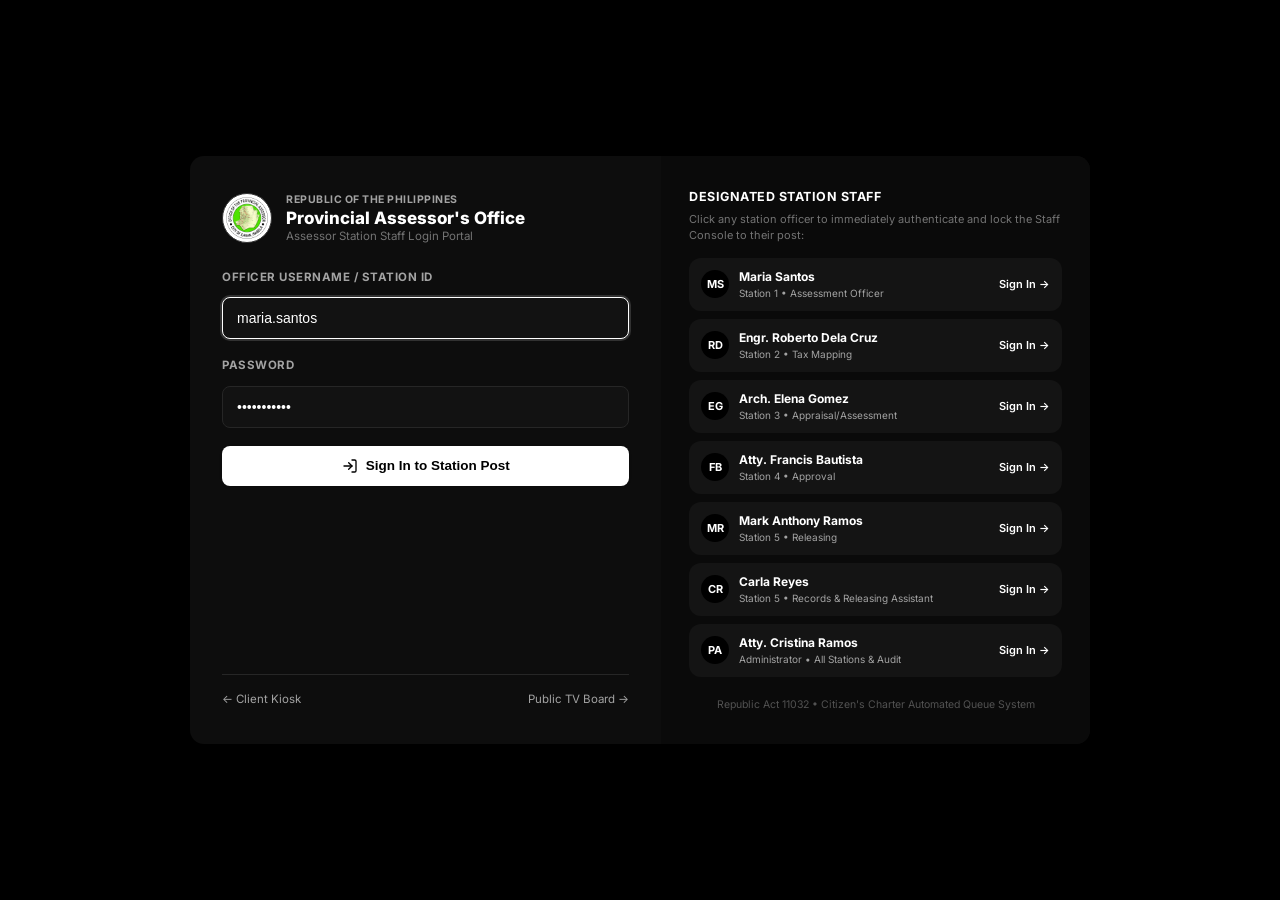
==== commit 2cadf7e7: "style: remove outside stroke lines from all buttons across web UI" ====
--- a/login.html
+++ b/login.html
@@ -127,8 +127,9 @@
       color: #000000;
       font-size: 13.5px;
       font-weight: 700;
-      border: 1px solid #ffffff;
+      border: none !important;
       border-radius: 8px;
+      box-shadow: 0 1px 3px rgba(0, 0, 0, 0.12);
       cursor: pointer;
       display: flex;
       align-items: center;
--- a/styles.css
+++ b/styles.css
@@ -135,14 +135,14 @@
 }
 
 [data-theme="dark"] .icon-btn-round {
-  background-color: #13161f;
-  border-color: #222631;
+  background-color: #1e1e1e;
+  border: none !important;
   color: #f8fafc;
 }
 
 [data-theme="dark"] .icon-btn-round:hover {
-  background-color: #1a1e29;
-  border-color: #383c45;
+  background-color: #2a2a2a;
+  border: none !important;
   color: #ffffff;
 }
 
@@ -153,7 +153,7 @@
 [data-theme="dark"] .btn-primary {
   background-color: #ffffff;
   color: #000000;
-  border-color: #ffffff;
+  border: none !important;
 }
 
 [data-theme="dark"] .btn-primary .icon-svg {
@@ -162,13 +162,13 @@
 
 [data-theme="dark"] .btn-primary:hover {
   background-color: #e2e8f0;
-  border-color: #e2e8f0;
+  border: none !important;
 }
 
 [data-theme="dark"] .btn-outline {
-  background-color: transparent;
+  background-color: #222222;
   color: #f8fafc;
-  border-color: #333845;
+  border: none !important;
 }
 
 [data-theme="dark"] .btn-outline .icon-svg {
@@ -176,8 +176,8 @@
 }
 
 [data-theme="dark"] .btn-outline:hover {
-  background-color: #1a1e29;
-  border-color: #64748b;
+  background-color: #2c2c2c;
+  border: none !important;
 }
 
 [data-theme="dark"] .tag-badge.primary {
@@ -194,7 +194,7 @@
 [data-theme="dark"] .nav-item-btn.active {
   background-color: #ffffff;
   color: #000000;
-  border-color: #ffffff;
+  border: none !important;
 }
 
 [data-theme="dark"] .nav-item-btn.active .icon-svg {
@@ -254,15 +254,15 @@
 }
 
 [data-theme="dark"] .prompt-chip-btn {
-  background-color: #13161f;
-  border-color: #222631;
+  background-color: #1e1e1e;
+  border: none !important;
   color: #cbd5e1;
 }
 
 [data-theme="dark"] .prompt-chip-btn:hover {
-  background-color: #1a1e29;
-  color: #ffffff;
-  border-color: #333845;
+  background-color: #2a2a2a;
+  color: #ffffff;
+  border: none !important;
 }
 
 [data-theme="dark"] .prompt-chip-btn .icon-svg {
@@ -460,8 +460,8 @@
 }
 
 [data-theme="dark"] .user-profile-chip {
-  background-color: #13161f;
-  border-color: #222631;
+  background-color: #1a1a1a;
+  border: none !important;
 }
 
 [data-theme="dark"] .queue-tab-item {
@@ -470,7 +470,7 @@
 
 [data-theme="dark"] .queue-tab-item.active {
   color: #ffffff;
-  border-color: #ffffff;
+  border: none !important;
 }
 
 [data-theme="dark"] .queue-stream-item {
@@ -1177,7 +1177,7 @@
   padding: 8px 14px;
   border-radius: var(--rounded-full);
   background: transparent;
-  border: 1px solid transparent;
+  border: none !important;
   font-family: var(--font-main);
   font-size: 13.5px;
   font-weight: 500;
@@ -1195,7 +1195,7 @@
 .nav-item-btn.active {
   background-color: var(--colors-ink);
   color: var(--colors-on-dark);
-  border-color: var(--colors-ink);
+  border: none !important;
 }
 
 .nav-item-content {
@@ -1338,7 +1338,7 @@
   align-items: center;
   gap: 6px;
   background: var(--colors-surface-soft);
-  border: 1px solid var(--colors-hairline);
+  border: none !important;
   font-size: 12px;
   font-weight: 500;
   color: var(--colors-charcoal);
@@ -1346,17 +1346,46 @@
   padding: 6px 12px;
   border-radius: var(--rounded-full);
   transition: all 0.15s ease;
+  box-shadow: 0 1px 2px rgba(0, 0, 0, 0.03);
 }
 
 .prompt-chip-btn:hover {
-  background-color: #f0f0f0;
-  border-color: var(--colors-hairline-strong);
+  background-color: #e5e5e5;
+  border: none !important;
   color: var(--colors-ink);
 }
 
 /* ==========================================================================
    BUTTONS (Ollama Button Component System)
    ========================================================================== */
+/* Universal Button Reset - No Outside Stroke Lines */
+button,
+.btn,
+.btn-primary,
+.btn-outline,
+.btn-accent,
+.btn-pill,
+.btn-pill-on-dark,
+.prompt-chip-btn,
+.mobile-station-chip,
+.mobile-android-fab,
+.tv-overflow-header-btn,
+.console-endorse-main-btn,
+.console-quick-endorse-btn,
+.console-route-btn,
+.mobile-nav-btn,
+.mobile-drawer-close-btn,
+.user-profile-chip {
+  border: none !important;
+  outline: none;
+}
+
+button:focus-visible,
+.btn:focus-visible {
+  outline: 2px solid var(--colors-ink, #000000) !important;
+  outline-offset: 2px;
+}
+
 .btn {
   display: inline-flex;
   align-items: center;
@@ -1370,7 +1399,7 @@
   font-weight: 500;
   cursor: pointer;
   transition: all 0.12s ease;
-  border: 1px solid transparent;
+  border: none !important;
   text-decoration: none;
   line-height: 1;
 }
@@ -1379,30 +1408,38 @@
 .btn-primary {
   background-color: var(--colors-primary);
   color: #ffffff;
-  border-color: var(--colors-primary);
+  border: none !important;
+  box-shadow: 0 1px 3px rgba(0, 0, 0, 0.12);
+}
+
+.btn-primary:hover {
+  background-color: #262626;
+  border: none !important;
 }
 
 .btn-primary:active {
   background-color: var(--colors-ink-deep);
-  border-color: var(--colors-ink-deep);
+  border: none !important;
 }
 
 .btn-accent {
   background-color: var(--colors-surface-dark);
   color: #ffffff;
-  border-color: var(--colors-surface-dark);
-}
-
-/* button-secondary / outline: white pill with hairline */
+  border: none !important;
+}
+
+/* button-secondary / outline: tonal soft pill with no stroke line */
 .btn-outline {
-  background-color: var(--colors-canvas);
-  border-color: var(--colors-hairline-strong);
-  color: var(--colors-ink);
+  background-color: var(--colors-surface-soft, #f0f0f0);
+  border: none !important;
+  color: var(--colors-ink, #000000);
+  box-shadow: 0 1px 2px rgba(0, 0, 0, 0.04);
 }
 
 .btn-outline:hover {
-  background-color: var(--colors-surface-soft);
-  border-color: var(--colors-ink);
+  background-color: #e5e5e5;
+  border: none !important;
+  color: var(--colors-ink, #000000);
 }
 
 .btn-sm {
@@ -1419,7 +1456,7 @@
 .btn-pill-on-dark {
   background-color: #ffffff;
   color: var(--colors-ink);
-  border: none;
+  border: none !important;
   border-radius: var(--rounded-full);
 }
 
@@ -2215,12 +2252,13 @@
 }
 
 .tv-overflow-header-btn {
+  border: none !important;
   transition: all 0.15s ease;
 }
 
 .tv-overflow-header-btn:hover {
   background: #262626 !important;
-  border-color: #ffffff !important;
+  border: none !important;
 }
 
 .tv-overflow-item-card {
@@ -2453,7 +2491,7 @@
 
 .console-endorse-main-btn:hover {
   background: #262626;
-  border-color: #262626;
+  border: none !important;
 }
 
 .console-counter-queue-list {
@@ -2562,14 +2600,15 @@
   white-space: nowrap;
   background: #000000;
   color: #ffffff;
-  border: 1px solid #000000;
+  border: none !important;
+  box-shadow: 0 1px 2px rgba(0, 0, 0, 0.08);
   cursor: pointer;
   transition: all 0.15s ease;
 }
 
 .console-quick-endorse-btn:hover {
   background: #262626;
-  border-color: #262626;
+  border: none !important;
 }
 
 @media (max-width: 768px) {
@@ -4106,15 +4145,16 @@
   gap: 8px;
   padding: 4px 10px 4px 6px;
   background: var(--color-surface);
-  border: 1px solid var(--color-border-subtle);
+  border: none !important;
   border-radius: 9999px;
+  box-shadow: 0 1px 2px rgba(0, 0, 0, 0.03);
   transition: all 0.2s ease;
   user-select: none;
 }
 
 .user-profile-chip:hover {
   background: var(--color-surface-subtle);
-  border-color: var(--color-primary);
+  border: none !important;
   box-shadow: none;
 }
 
@@ -4146,12 +4186,12 @@
 
 [data-theme="dark"] .user-profile-chip {
   background: #171717;
-  border-color: #262626;
+  border: none !important;
 }
 
 [data-theme="dark"] .user-profile-chip:hover {
   background: #262626;
-  border-color: #ffffff;
+  border: none !important;
 }
 
 [data-theme="dark"] .auth-account-card {
@@ -4395,7 +4435,7 @@
   border-radius: 25px;
   background: #000000;
   color: #ffffff;
-  border: 1px solid #000000;
+  border: none !important;
   box-shadow: 0 4px 16px rgba(0, 0, 0, 0.28), 0 1px 3px rgba(0, 0, 0, 0.12);
   cursor: pointer;
   align-items: center;
@@ -4421,7 +4461,7 @@
 [data-theme="dark"] .mobile-android-fab {
   background: #ffffff;
   color: #000000;
-  border-color: #ffffff;
+  border: none !important;
   box-shadow: 0 4px 16px rgba(0, 0, 0, 0.6);
 }
 
@@ -4718,8 +4758,9 @@
     display: inline-flex;
     align-items: center;
     gap: 6px;
-    background: var(--colors-surface-soft, #fafafa);
-    border: 1px solid var(--colors-hairline-strong, #d4d4d4);
+    background: var(--colors-surface-soft, #f0f0f0);
+    border: none !important;
+    box-shadow: 0 1px 2px rgba(0, 0, 0, 0.04);
     color: var(--colors-ink, #000000);
     padding: 8px 14px;
     border-radius: 9999px;
@@ -4733,7 +4774,7 @@
   .mobile-station-chip.active {
     background: #000000;
     color: #ffffff;
-    border-color: #000000;
+    border: none !important;
   }
 
   .mobile-station-chip .chip-num {
@@ -4754,15 +4795,15 @@
   }
 
   [data-theme="dark"] .mobile-station-chip {
-    background: #171717;
-    border-color: #333333;
+    background: #222222;
+    border: none !important;
     color: #ffffff;
   }
 
   [data-theme="dark"] .mobile-station-chip.active {
     background: #ffffff;
     color: #000000;
-    border-color: #ffffff;
+    border: none !important;
   }
 
   [data-theme="dark"] .mobile-station-chip .chip-num {
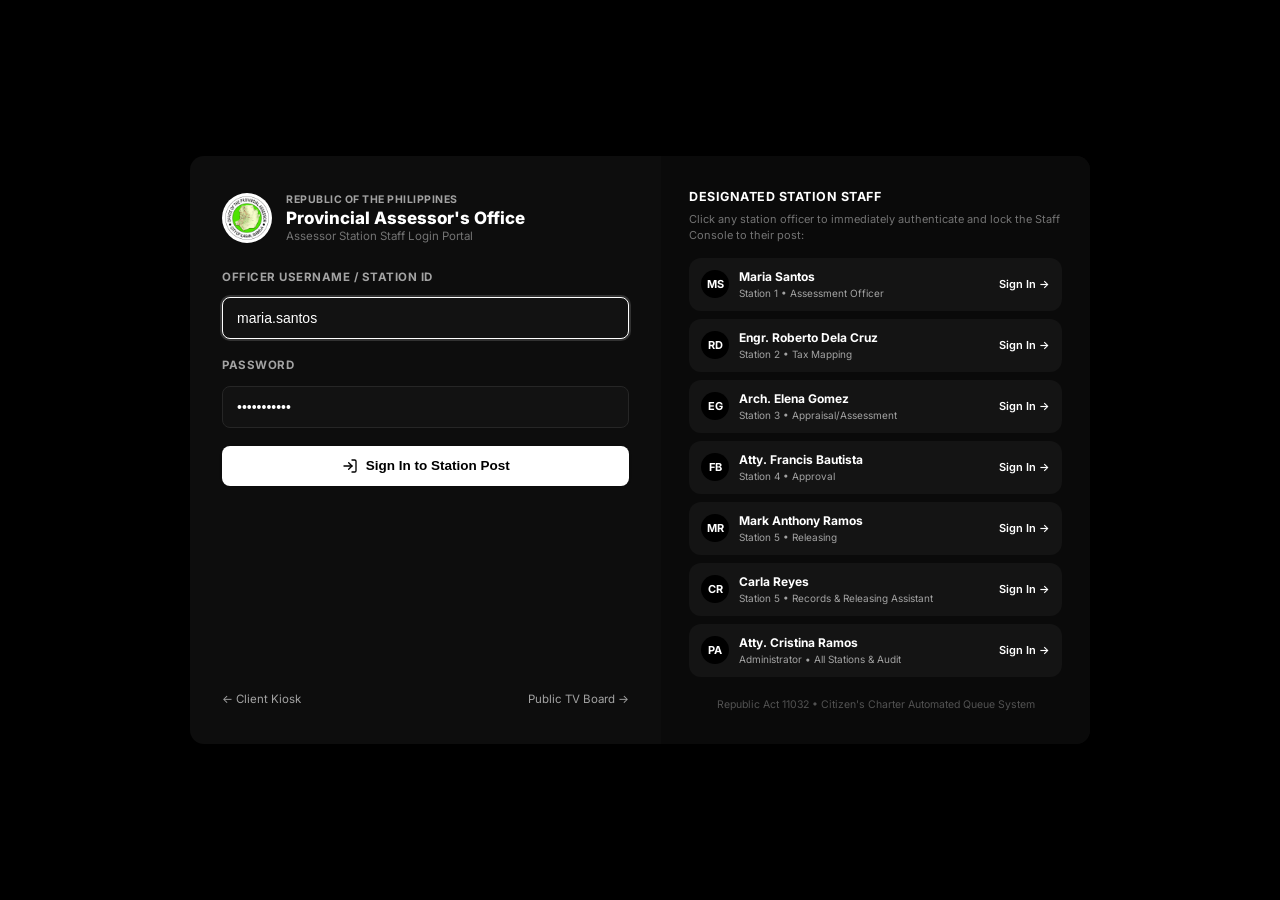
==== commit 881cb305: "style: remove all remaining outside stroke lines across all webpages, tv signage, tracker, and dynam" ====
--- a/login.html
+++ b/login.html
@@ -84,7 +84,7 @@
       width: 50px;
       height: 50px;
       border-radius: 50%;
-      border: 1px solid #333333;
+      border: none;
       background: #ffffff;
       padding: 2px;
     }
@@ -228,7 +228,7 @@
         </form>
       </div>
 
-      <div style="margin-top: 24px; padding-top: 16px; border-top: 1px solid #262626; display: flex; justify-content: space-between; font-size: 11.5px; color: #737373;">
+      <div style="margin-top: 24px; padding-top: 16px; border: none; display: flex; justify-content: space-between; font-size: 11.5px; color: #737373;">
         <a href="index.html?view=kiosk" style="color: #a3a3a3; text-decoration: none;">← Client Kiosk</a>
         <a href="tv.html" style="color: #a3a3a3; text-decoration: none;">Public TV Board →</a>
       </div>
--- a/styles.css
+++ b/styles.css
@@ -188,7 +188,7 @@
 [data-theme="dark"] .tag-badge.accent {
   background-color: #ffffff;
   color: #000000;
-  border: 1px solid #ffffff;
+  border: none;
 }
 
 [data-theme="dark"] .nav-item-btn.active {
@@ -240,13 +240,13 @@
 
 [data-theme="dark"] .sidebar-stats-strip {
   background: #141414;
-  border-color: #262626;
+  border: none !important;
 }
 
 [data-theme="dark"] .service-icon-box {
   background-color: #1a1e29;
   color: #f8fafc;
-  border: 1px solid #282e3d;
+  border: none !important;
 }
 
 [data-theme="dark"] .service-icon-box .icon-svg {
@@ -581,7 +581,7 @@
 [data-theme="dark"] kbd {
   background-color: #222631 !important;
   color: #f8fafc !important;
-  border: 1px solid #333845 !important;
+  border: none !important;
 }
 
 /* ==========================================================================
@@ -1211,7 +1211,7 @@
   border-radius: var(--rounded-full);
   background-color: var(--colors-surface-soft);
   color: var(--colors-ink);
-  border: 1px solid var(--colors-hairline);
+  border: none;
 }
 
 .nav-item-btn.active .nav-item-badge {
@@ -1573,7 +1573,7 @@
   padding: 3px 8px;
   border-radius: var(--rounded-sm);
   background: var(--colors-surface-soft);
-  border: 1px solid var(--colors-hairline);
+  border: none !important;
   color: var(--colors-ink);
   letter-spacing: 0.5px;
 }
@@ -1583,7 +1583,7 @@
   height: 36px;
   border-radius: var(--rounded-sm);
   background-color: var(--colors-surface-soft);
-  border: 1px solid var(--colors-hairline);
+  border: none !important;
   display: flex;
   align-items: center;
   justify-content: center;
@@ -1597,19 +1597,19 @@
   padding: 3px 8px;
   border-radius: var(--rounded-full);
   background-color: var(--colors-surface-soft);
-  border: 1px solid var(--colors-hairline);
+  border: none !important;
   color: var(--colors-charcoal);
 }
 
 .tag-badge.primary {
   background-color: var(--colors-ink);
-  border-color: var(--colors-ink);
+  border: none !important;
   color: #ffffff;
 }
 
 .tag-badge.accent {
   background-color: var(--colors-surface-dark);
-  border-color: var(--colors-surface-dark);
+  border: none !important;
   color: #ffffff;
 }
 
@@ -1636,7 +1636,7 @@
   font-size: 11px;
   color: var(--colors-charcoal);
   background: var(--colors-surface-soft);
-  border: 1px solid var(--colors-hairline);
+  border: none !important;
   padding: 4px 10px;
   border-radius: var(--rounded-full);
   margin-bottom: 14px;
@@ -1661,7 +1661,7 @@
   justify-content: space-between;
   align-items: center;
   padding-top: 12px;
-  border-top: 1px solid var(--colors-hairline);
+  border-top: none;
   margin-top: auto;
 }
 
@@ -1682,7 +1682,7 @@
   font-size: 11.5px;
   color: var(--colors-charcoal);
   margin-bottom: 16px;
-  border: 1px solid var(--colors-hairline);
+  border: none !important;
 }
 
 .service-card-checklist strong {
@@ -1773,7 +1773,7 @@
   align-items: center;
   padding: 8px 14px;
   background: #090909;
-  border-bottom: 1px solid #262626;
+  border-bottom: none;
   font-size: 11px;
 }
 
@@ -1782,7 +1782,7 @@
   align-items: center;
   gap: 5px;
   background: #000000;
-  border: 1px solid #333333;
+  border: none;
   color: #ffffff;
   font-family: var(--font-mono);
   font-size: 9.5px;
@@ -1902,7 +1902,7 @@
   display: inline-flex;
   align-items: center;
   gap: 6px;
-  border: 1px solid #333333;
+  border: none;
   animation: tvMovedPillPop 0.3s cubic-bezier(0.16, 1, 0.3, 1);
   z-index: 5;
 }
@@ -1967,7 +1967,7 @@
   display: inline-flex;
   align-items: center;
   gap: 6px;
-  border: 1px solid #333333;
+  border: none;
   animation: tvMovedPillPop 0.3s cubic-bezier(0.16, 1, 0.3, 1);
   z-index: 5;
 }
@@ -2057,7 +2057,7 @@
   font-weight: 800;
   color: var(--colors-ink, #000000);
   background: var(--colors-surface-soft, #fafafa);
-  border: 1px solid var(--colors-hairline, #e2e8f0);
+  border: none !important;
   padding: 5px 12px;
   border-radius: 8px;
   white-space: nowrap;
@@ -2210,7 +2210,7 @@
   font-weight: 800;
   background: #000000 !important;
   color: #ffffff !important;
-  border: 1px solid #000000 !important;
+  border: none !important;
   padding: 2px 7px;
   border-radius: 4px;
   white-space: nowrap;
@@ -2225,8 +2225,8 @@
 body.theme-dark .tv-docket-est-pill {
   background: #000000 !important;
   color: #ffffff !important;
-  border: 1px solid #ffffff !important;
-  box-shadow: 0 0 0 1px #ffffff, 0 2px 4px rgba(0, 0, 0, 0.6);
+  border: none !important;
+  box-shadow: 0 2px 4px rgba(0, 0, 0, 0.6);
 }
 
 /* ==========================================================================
@@ -2234,7 +2234,8 @@
    ========================================================================== */
 .tv-docket-overflow-banner {
   background: var(--colors-surface-soft, #fafafa);
-  border: 1px dashed var(--colors-hairline-strong, #d4d4d4);
+  border: none;
+  box-shadow: 0 1px 3px rgba(0, 0, 0, 0.04);
   border-radius: var(--rounded-lg, 12px);
   padding: 10px 14px;
   cursor: pointer;
@@ -2303,11 +2304,11 @@
   min-width: 0;
 }
 .tv-client-sec-taxpayer {
-  border-right: 1px solid var(--colors-hairline, #e2e8f0);
+  border-right: none;
   padding-right: 16px;
 }
 .tv-client-sec-station {
-  border-right: 1px solid var(--colors-hairline, #e2e8f0);
+  border-right: none;
   padding-right: 16px;
   gap: 8px;
 }
@@ -2364,7 +2365,8 @@
   padding: 44px 20px;
   text-align: center;
   background: var(--colors-canvas, #ffffff);
-  border: 1px dashed var(--colors-hairline, #e5e5e5);
+  border: none;
+  box-shadow: 0 1px 3px rgba(0, 0, 0, 0.04);
   border-radius: var(--rounded-lg, 12px);
   gap: 8px;
 }
@@ -2449,12 +2451,12 @@
 }
 
 .console-3sec-col-citizen {
-  border-right: 1px solid var(--colors-hairline, #e5e5e5);
+  border-right: none;
   padding-right: 14px;
 }
 
 .console-3sec-col-stage {
-  border-right: 1px solid var(--colors-hairline, #e5e5e5);
+  border-right: none;
   padding-right: 14px;
   gap: 6px;
 }
@@ -2678,7 +2680,8 @@
   flex-direction: column;
   justify-content: space-between;
   gap: 14px;
-  border: 1px solid #333333;
+  border: none !important;
+  box-shadow: 0 4px 20px rgba(0, 0, 0, 0.22);
   position: relative;
   overflow: hidden;
 }
@@ -2696,7 +2699,7 @@
   align-items: center;
   gap: 6px;
   background: rgba(255, 255, 255, 0.12);
-  border: 1px solid rgba(255, 255, 255, 0.25);
+  border: none !important;
   color: #ffffff;
   font-family: var(--font-mono);
   font-weight: 800;
@@ -2710,7 +2713,7 @@
   background: #000000;
   padding: 6px 14px;
   border-radius: var(--rounded-md, 10px);
-  border: 1px solid #333333;
+  border: none !important;
   text-align: right;
   display: flex;
   flex-direction: column;
@@ -2793,7 +2796,7 @@
   color: var(--colors-on-dark-mute);
   font-family: var(--font-mono);
   padding-top: 10px;
-  border-top: 1px solid rgba(255, 255, 255, 0.12);
+  border-top: none;
   width: 100%;
   display: flex;
   align-items: center;
@@ -2900,7 +2903,7 @@
   font-size: 11px;
   color: var(--colors-body);
   padding-top: 8px;
-  border-top: 1px solid var(--colors-hairline);
+  border-top: none;
   margin-top: 8px;
 }
 
@@ -2918,25 +2921,25 @@
 .tv-duration-pill.serving {
   background: var(--colors-ink, #000000);
   color: #ffffff;
-  border: 1px solid #000000;
+  border: none;
 }
 
 .tv-duration-pill.calling {
   background: #ffffff;
   color: var(--colors-ink, #000000);
-  border: 1px solid var(--colors-ink, #000000);
+  border: none;
 }
 
 .tv-duration-pill.available {
   background: var(--colors-surface-soft, #fafafa);
   color: var(--colors-body, #737373);
-  border: 1px solid var(--colors-hairline, #e5e5e5);
+  border: none;
 }
 
 .tv-duration-pill.break {
   background: var(--colors-surface-soft, #fafafa);
   color: var(--colors-mute, #a3a3a3);
-  border: 1px solid var(--colors-hairline, #e5e5e5);
+  border: none;
 }
 
 /* Status Badges */
@@ -2962,25 +2965,25 @@
 .badge-status.available {
   background-color: var(--colors-surface-soft);
   color: var(--colors-charcoal);
-  border: 1px solid var(--colors-hairline);
+  border: none;
 }
 
 .badge-status.waiting {
   background-color: var(--colors-surface-soft);
   color: var(--colors-charcoal);
-  border: 1px solid var(--colors-hairline);
+  border: none;
 }
 
 .badge-status.completed {
   background-color: var(--colors-surface-soft);
   color: var(--colors-ink);
-  border: 1px solid var(--colors-hairline-strong);
+  border: none;
 }
 
 .badge-status.break {
   background-color: var(--colors-surface-soft);
   color: var(--colors-mute);
-  border: 1px solid var(--colors-hairline);
+  border: none;
 }
 
 /* ==========================================================================
@@ -3098,13 +3101,13 @@
 
 .tv-recent-badge.forwarded {
   background: var(--colors-surface-soft, #f0f0f0);
-  border: 1px solid var(--colors-hairline-strong, #d4d4d4);
+  border: none;
   color: var(--colors-ink, #000000);
 }
 
 [data-theme="dark"] .tv-recent-badge.forwarded {
   background: #262626;
-  border-color: #404040;
+  border: none;
   color: #ffffff;
 }
 
@@ -3119,37 +3122,39 @@
 }
 
 .tv-recent-badge.noshow {
-  background: transparent;
-  border: 1px dashed var(--colors-hairline-strong, #a3a3a3);
+  background: var(--colors-surface-soft, #f0f0f0);
+  border: none;
   color: var(--colors-body, #737373);
 }
 
 [data-theme="dark"] .tv-recent-badge.noshow {
-  border-color: #525252;
+  background: #262626;
+  border: none;
   color: #a3a3a3;
 }
 
 .tv-recent-badge.transferred {
-  background: transparent;
-  border: 1px solid var(--colors-hairline-strong, #737373);
+  background: var(--colors-surface-soft, #f0f0f0);
+  border: none;
   color: var(--colors-ink, #000000);
 }
 
 [data-theme="dark"] .tv-recent-badge.transferred {
-  color: #ffffff;
-  border-color: #525252;
+  background: #262626;
+  color: #ffffff;
+  border: none;
 }
 
 .tv-recent-badge.default {
   background: var(--colors-surface-soft, #f0f0f0);
   color: var(--colors-ink, #000000);
-  border: 1px solid var(--colors-hairline, #e5e5e5);
+  border: none;
 }
 
 [data-theme="dark"] .tv-recent-badge.default {
   background: #262626;
   color: #ffffff;
-  border-color: #404040;
+  border: none;
 }
 
 .tv-recent-pass {
@@ -3199,7 +3204,7 @@
   font-weight: 700;
   color: var(--colors-charcoal, #525252);
   background: var(--colors-canvas, #ffffff);
-  border: 1px solid var(--colors-hairline, #e5e5e5);
+  border: none !important;
   border-radius: 5px;
   padding: 2px 7px;
   white-space: nowrap;
@@ -3210,7 +3215,7 @@
 
 [data-theme="dark"] .tv-recent-station-pill {
   background: #1a1a1a;
-  border-color: #262626;
+  border: none !important;
   color: #e5e5e5;
 }
 
@@ -3255,13 +3260,14 @@
   font-size: 11px;
   font-family: var(--font-mono, monospace);
   background: var(--colors-surface-soft, #fafafa);
-  border: 1px dashed var(--colors-hairline, #e5e5e5);
+  border: none;
+  box-shadow: 0 1px 3px rgba(0, 0, 0, 0.04);
   border-radius: var(--rounded-md, 8px);
 }
 
 [data-theme="dark"] .tv-recent-empty {
   background: #141414;
-  border-color: #262626;
+  border: none;
   color: #a3a3a3;
 }
 
@@ -3345,7 +3351,7 @@
   color: var(--colors-charcoal);
   padding: 5px 12px;
   background: var(--colors-surface-soft);
-  border: 1px solid var(--colors-hairline);
+  border: none !important;
   border-radius: var(--rounded-full);
 }
 
@@ -3358,7 +3364,7 @@
 
 [data-theme="dark"] .console-officer-pill {
   background: #1a1a1a;
-  border-color: #262626;
+  border: none !important;
   color: #e5e5e5;
 }
 
@@ -3371,7 +3377,7 @@
   justify-content: space-between;
   align-items: center;
   padding-bottom: 14px;
-  border-bottom: 1px solid var(--colors-hairline);
+  border-bottom: none;
   margin-bottom: 14px;
 }
 
@@ -3547,7 +3553,7 @@
 .toast {
   background-color: var(--colors-surface-dark);
   color: #ffffff;
-  border: 1px solid #333333;
+  border: none !important;
   border-radius: var(--rounded-full);
   padding: 8px 18px;
   font-size: 12.5px;
@@ -3555,7 +3561,7 @@
   display: flex;
   align-items: center;
   gap: 8px;
-  box-shadow: none;
+  box-shadow: 0 4px 14px rgba(0, 0, 0, 0.25);
   pointer-events: auto;
   animation: toastIn 0.2s ease-out;
 }
@@ -3685,7 +3691,7 @@
   height: 28px;
   border-radius: var(--rounded-sm);
   background-color: var(--colors-canvas);
-  border: 1px solid var(--colors-hairline);
+  border: none !important;
   display: flex;
   align-items: center;
   justify-content: center;
@@ -3740,7 +3746,7 @@
 
 .modal-header {
   padding: 16px 20px;
-  border-bottom: 1px solid var(--colors-hairline);
+  border-bottom: none;
   display: flex;
   justify-content: space-between;
   align-items: center;
@@ -3762,7 +3768,7 @@
 
 .modal-footer {
   padding: 14px 20px;
-  border-top: 1px solid var(--colors-hairline);
+  border-top: none;
   display: flex;
   justify-content: flex-end;
   gap: 10px;
@@ -3807,7 +3813,7 @@
 }
 
 .radio-card {
-  border: 1px solid var(--colors-hairline);
+  border: none !important;
   border-radius: var(--rounded-full);
   padding: 8px 12px;
   text-align: center;
@@ -3816,6 +3822,7 @@
   cursor: pointer;
   background-color: var(--colors-surface-soft);
   color: var(--colors-charcoal);
+  box-shadow: 0 1px 2px rgba(0, 0, 0, 0.04);
   transition: all 0.12s ease;
   display: flex;
   align-items: center;
@@ -3829,7 +3836,7 @@
 .radio-card.selected {
   background-color: var(--colors-ink);
   color: #ffffff;
-  border-color: var(--colors-ink);
+  border: none !important;
 }
 
 /* ==========================================================================
@@ -3891,7 +3898,7 @@
 .tv-duration-pill.available {
   background: var(--colors-surface-soft, #fafafa);
   color: var(--colors-mute, #a3a3a3);
-  border: 1px solid var(--colors-hairline, #e5e5e5);
+  border: none;
 }
 
 .tv-duration-pill.calling {
@@ -4010,7 +4017,7 @@
   font-size: 11.5px;
   color: #000000;
   background: #f0f0f0;
-  border: 1px solid #d4d4d4;
+  border: none !important;
   border-radius: 4px;
   padding: 0 5px;
   line-height: 1.4;
@@ -4034,7 +4041,7 @@
   border-radius: 9999px;
   background: #f0f0f0;
   color: #000000;
-  border: 1px solid #d4d4d4;
+  border: none !important;
   flex-shrink: 0;
 }
 
@@ -4077,7 +4084,7 @@
 [data-theme="dark"] .tv-queued-number {
   background: #171717;
   color: #ffffff;
-  border-color: #333333;
+  border: none !important;
 }
 
 [data-theme="dark"] .tv-queued-name {
@@ -4087,7 +4094,7 @@
 [data-theme="dark"] .tv-queued-status-pill {
   background: #171717;
   color: #ffffff;
-  border-color: #333333;
+  border: none !important;
 }
 
 [data-theme="dark"] .tv-queued-item-bottom {
@@ -4101,7 +4108,7 @@
 [data-theme="dark"] .tv-status-stage {
   background: #171717 !important;
   color: #ffffff !important;
-  border-color: #333333 !important;
+  border: none !important;
 }
 
 /* Dark Mode 1-Second Halo Transition */
@@ -4420,7 +4427,7 @@
   padding: 1px 5px;
   border-radius: 10px;
   font-family: var(--font-mono, monospace);
-  border: 1px solid #ffffff;
+  border: none;
 }
 
 /* 3. Android Floating Action Button (FAB) */
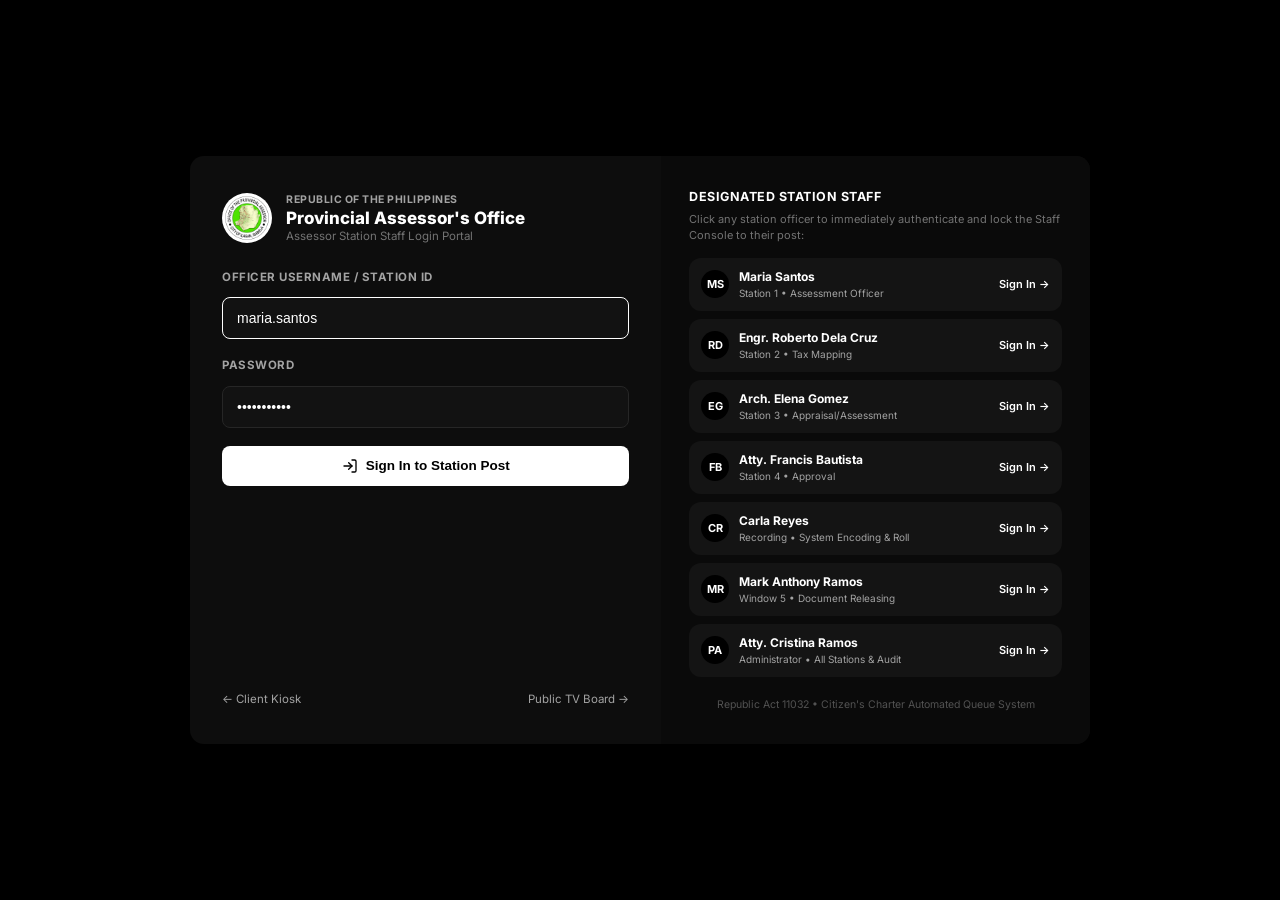
==== commit bb651f69: "feat: implement 1-3-2-4-recording-5 Transfer workflow and pure tonal design without shadows" ====
--- a/login.html
+++ b/login.html
@@ -34,7 +34,6 @@
       border: none;
       border-radius: 14px;
       overflow: hidden;
-      box-shadow: 0 8px 32px rgba(0, 0, 0, 0.4);
     }
 
     @media (max-width: 768px) {
@@ -117,7 +116,6 @@
     .form-input-dark:focus {
       outline: none;
       border-color: #ffffff;
-      box-shadow: 0 0 0 2px rgba(255, 255, 255, 0.15);
     }
 
     .btn-login {
@@ -129,7 +127,6 @@
       font-weight: 700;
       border: none !important;
       border-radius: 8px;
-      box-shadow: 0 1px 3px rgba(0, 0, 0, 0.12);
       cursor: pointer;
       display: flex;
       align-items: center;
@@ -293,25 +290,25 @@
             <span style="font-size: 11px; color: #ffffff; font-weight: 600;">Sign In →</span>
           </div>
 
-          <!-- Station 5 -->
+          <!-- Station 5: Recording Desk -->
+          <div class="station-btn-card" onclick="quickLogin('carla.reyes')">
+            <div style="display: flex; align-items: center; gap: 10px;">
+              <div class="avatar-badge">CR</div>
+              <div>
+                <div style="font-weight: 700; font-size: 12px; color: #ffffff;">Carla Reyes</div>
+                <div style="font-size: 10px; color: #a3a3a3;">Recording • System Encoding & Roll</div>
+              </div>
+            </div>
+            <span style="font-size: 11px; color: #ffffff; font-weight: 600;">Sign In →</span>
+          </div>
+
+          <!-- Station 6: Window 5 Releasing -->
           <div class="station-btn-card" onclick="quickLogin('mark.ramos')">
             <div style="display: flex; align-items: center; gap: 10px;">
               <div class="avatar-badge">MR</div>
               <div>
                 <div style="font-weight: 700; font-size: 12px; color: #ffffff;">Mark Anthony Ramos</div>
-                <div style="font-size: 10px; color: #a3a3a3;">Station 5 • Releasing</div>
-              </div>
-            </div>
-            <span style="font-size: 11px; color: #ffffff; font-weight: 600;">Sign In →</span>
-          </div>
-
-          <!-- Assistant / Records Support -->
-          <div class="station-btn-card" onclick="quickLogin('carla.reyes')">
-            <div style="display: flex; align-items: center; gap: 10px;">
-              <div class="avatar-badge">CR</div>
-              <div>
-                <div style="font-weight: 700; font-size: 12px; color: #ffffff;">Carla Reyes</div>
-                <div style="font-size: 10px; color: #a3a3a3;">Station 5 • Records & Releasing Assistant</div>
+                <div style="font-size: 10px; color: #a3a3a3;">Window 5 • Document Releasing</div>
               </div>
             </div>
             <span style="font-size: 11px; color: #ffffff; font-weight: 600;">Sign In →</span>
@@ -384,8 +381,8 @@
           'roberto.delacruz': { id: 2, username: 'roberto.delacruz', fullName: 'Engr. Roberto Dela Cruz', title: 'Tax Mapping Specialist', stationId: 2, role: 'staff' },
           'elena.gomez': { id: 3, username: 'elena.gomez', fullName: 'Arch. Elena Gomez', title: 'Appraisal Officer', stationId: 3, role: 'staff' },
           'francis.bautista': { id: 4, username: 'francis.bautista', fullName: 'Atty. Francis Bautista', title: 'Provincial Assessor', stationId: 4, role: 'staff' },
-          'mark.ramos': { id: 5, username: 'mark.ramos', fullName: 'Mark Anthony Ramos', title: 'Releasing Officer', stationId: 5, role: 'staff' },
-          'carla.reyes': { id: 6, username: 'carla.reyes', fullName: 'Carla Reyes', title: 'Records & Releasing Assistant', stationId: 5, role: 'staff' },
+          'carla.reyes': { id: 5, username: 'carla.reyes', fullName: 'Carla Reyes', title: 'Records Specialist & Assessment Roll Clerk', stationId: 5, role: 'staff' },
+          'mark.ramos': { id: 6, username: 'mark.ramos', fullName: 'Mark Anthony Ramos', title: 'Releasing & Issuance Officer', stationId: 6, role: 'staff' },
           'admin': { id: 7, username: 'admin', fullName: 'Atty. Cristina Ramos', title: 'Administrator', stationId: null, role: 'admin' }
         };
 
--- a/styles.css
+++ b/styles.css
@@ -960,7 +960,6 @@
 .search-input-pill:focus {
   background-color: var(--colors-canvas);
   border-color: var(--colors-ink);
-  box-shadow: 0 0 0 3px var(--colors-focus-ring);
 }
 
 .search-icon-inside {
@@ -992,7 +991,6 @@
   cursor: pointer;
   position: relative;
   transition: all 0.15s ease;
-  box-shadow: 0 1px 2px rgba(0, 0, 0, 0.03);
 }
 
 .icon-btn-round:hover {
@@ -1020,7 +1018,6 @@
   border: none !important;
   cursor: pointer;
   transition: all 0.15s ease;
-  box-shadow: 0 1px 2px rgba(0, 0, 0, 0.03);
 }
 
 .user-profile-chip:hover {
@@ -1100,7 +1097,6 @@
   border: none !important;
   border-radius: var(--rounded-md);
   margin-bottom: 4px;
-  box-shadow: 0 1px 3px rgba(0, 0, 0, 0.04);
 }
 
 .sidebar-stat-item {
@@ -1138,7 +1134,6 @@
   border: none !important;
   border-radius: var(--rounded-lg);
   padding: 12px 14px;
-  box-shadow: 0 1px 3px rgba(0, 0, 0, 0.04);
 }
 
 .profile-stats-row {
@@ -1289,7 +1284,6 @@
   border: none !important;
   border-radius: var(--rounded-lg);
   padding: 16px 20px;
-  box-shadow: 0 1px 3px rgba(0, 0, 0, 0.04);
 }
 
 .prompt-top-row {
@@ -1346,7 +1340,6 @@
   padding: 6px 12px;
   border-radius: var(--rounded-full);
   transition: all 0.15s ease;
-  box-shadow: 0 1px 2px rgba(0, 0, 0, 0.03);
 }
 
 .prompt-chip-btn:hover {
@@ -1409,7 +1402,6 @@
   background-color: var(--colors-primary);
   color: #ffffff;
   border: none !important;
-  box-shadow: 0 1px 3px rgba(0, 0, 0, 0.12);
 }
 
 .btn-primary:hover {
@@ -1433,7 +1425,6 @@
   background-color: var(--colors-surface-soft, #f0f0f0);
   border: none !important;
   color: var(--colors-ink, #000000);
-  box-shadow: 0 1px 2px rgba(0, 0, 0, 0.04);
 }
 
 .btn-outline:hover {
@@ -1492,7 +1483,6 @@
   padding: 14px 20px;
   margin-bottom: 20px;
   gap: 16px;
-  box-shadow: 0 1px 3px rgba(0, 0, 0, 0.04);
 }
 
 .kiosk-priority-text {
@@ -1544,14 +1534,13 @@
   display: flex;
   flex-direction: column;
   justify-content: space-between;
-  transition: transform 0.15s ease, box-shadow 0.15s ease;
+  transition: transform 0.15s ease, background-color 0.15s ease;
   position: relative;
-  box-shadow: 0 1px 3px rgba(0, 0, 0, 0.04);
 }
 
 .kiosk-service-card:hover {
   transform: translateY(-2px);
-  box-shadow: 0 4px 12px rgba(0, 0, 0, 0.08);
+  background-color: #f0f0f0;
 }
 
 .service-card-main {
@@ -1717,7 +1706,6 @@
   border-radius: var(--rounded-lg, 14px);
   padding: 12px 24px;
   height: 62px;
-  box-shadow: 0 1px 3px rgba(0, 0, 0, 0.04);
 }
 
 .tv-signage-brand {
@@ -1743,7 +1731,6 @@
   background: var(--colors-canvas, #ffffff);
   border: none !important;
   border-radius: var(--rounded-full);
-  box-shadow: 0 1px 2px rgba(0, 0, 0, 0.03);
 }
 
 .tv-clock-time {
@@ -1857,7 +1844,6 @@
   min-height: 104px;
   position: relative;
   overflow: hidden;
-  box-shadow: 0 1px 3px rgba(0, 0, 0, 0.04);
   display: flex;
   flex-direction: column;
   justify-content: center;
@@ -1940,7 +1926,7 @@
   0% {
     transform: translateY(-3px);
     border-color: #000000;
-    box-shadow: 0 4px 16px rgba(0, 0, 0, 0.1);
+    background-color: #f0f0f0;
   }
   30% {
     transform: translateY(0);
@@ -1949,7 +1935,7 @@
   100% {
     transform: translateY(0);
     border-color: var(--colors-hairline, #e5e5e5);
-    box-shadow: 0 1px 3px rgba(0, 0, 0, 0.04);
+    background-color: var(--colors-canvas, #ffffff);
   }
 }
 
@@ -1981,9 +1967,8 @@
 }
 
 .tv-client-section-card.is-serving {
-  border-color: #000000;
-  background-color: #fafafa;
-  box-shadow: 0 0 0 1.5px #000000;
+  border: none !important;
+  background-color: #f5f5f5;
 }
 
 .tv-client-section-card.is-waiting {
@@ -2218,7 +2203,6 @@
   display: inline-flex;
   align-items: center;
   flex-shrink: 0;
-  box-shadow: 0 1px 2px rgba(0, 0, 0, 0.25);
 }
 
 [data-theme="dark"] .tv-docket-est-pill,
@@ -2226,7 +2210,6 @@
   background: #000000 !important;
   color: #ffffff !important;
   border: none !important;
-  box-shadow: 0 2px 4px rgba(0, 0, 0, 0.6);
 }
 
 /* ==========================================================================
@@ -2235,7 +2218,6 @@
 .tv-docket-overflow-banner {
   background: var(--colors-surface-soft, #fafafa);
   border: none;
-  box-shadow: 0 1px 3px rgba(0, 0, 0, 0.04);
   border-radius: var(--rounded-lg, 12px);
   padding: 10px 14px;
   cursor: pointer;
@@ -2366,7 +2348,6 @@
   text-align: center;
   background: var(--colors-canvas, #ffffff);
   border: none;
-  box-shadow: 0 1px 3px rgba(0, 0, 0, 0.04);
   border-radius: var(--rounded-lg, 12px);
   gap: 8px;
 }
@@ -2440,7 +2421,6 @@
   border: none !important;
   border-radius: var(--rounded-lg, 12px);
   margin-bottom: 18px;
-  box-shadow: 0 1px 3px rgba(0, 0, 0, 0.04);
 }
 
 .console-3sec-col {
@@ -2513,7 +2493,6 @@
   border-radius: var(--rounded-md, 8px);
   transition: all 0.15s ease;
   cursor: pointer;
-  box-shadow: 0 1px 2px rgba(0, 0, 0, 0.03);
 }
 
 .console-docket-row:hover {
@@ -2522,7 +2501,6 @@
 
 .console-docket-row.is-active {
   background: #e8e8e8;
-  box-shadow: 0 2px 6px rgba(0, 0, 0, 0.08);
 }
 
 .console-docket-col-info {
@@ -2603,7 +2581,6 @@
   background: #000000;
   color: #ffffff;
   border: none !important;
-  box-shadow: 0 1px 2px rgba(0, 0, 0, 0.08);
   cursor: pointer;
   transition: all 0.15s ease;
 }
@@ -2681,7 +2658,6 @@
   justify-content: space-between;
   gap: 14px;
   border: none !important;
-  box-shadow: 0 4px 20px rgba(0, 0, 0, 0.22);
   position: relative;
   overflow: hidden;
 }
@@ -2811,7 +2787,6 @@
   border-radius: var(--rounded-lg, 14px);
   padding: 28px 36px;
   border: none !important;
-  box-shadow: 0 4px 20px rgba(0, 0, 0, 0.2);
 }
 
 .tv-hero-num-huge {
@@ -2833,17 +2808,14 @@
   flex-direction: column;
   justify-content: space-between;
   min-height: 140px;
-  box-shadow: 0 1px 3px rgba(0, 0, 0, 0.04);
 }
 
 .tv-counter-card.is-calling {
   background-color: #f0f0f0;
-  box-shadow: 0 2px 8px rgba(0, 0, 0, 0.08);
 }
 
 .tv-counter-card.is-serving {
   background-color: var(--colors-canvas);
-  box-shadow: 0 2px 8px rgba(0, 0, 0, 0.06);
 }
 
 .tv-counter-header {
@@ -2996,7 +2968,6 @@
   padding: 14px 16px;
   flex: 1;
   min-height: 280px;
-  box-shadow: 0 1px 3px rgba(0, 0, 0, 0.04);
   display: flex;
   flex-direction: column;
   gap: 10px;
@@ -3052,7 +3023,6 @@
   gap: 10px;
   min-width: 0;
   transition: all 0.15s ease;
-  box-shadow: 0 1px 2px rgba(0, 0, 0, 0.03);
 }
 
 [data-theme="dark"] .tv-recent-item-row {
@@ -3241,7 +3211,6 @@
   justify-content: space-between;
   align-items: center;
   gap: 8px;
-  box-shadow: 0 1px 2px rgba(0, 0, 0, 0.03);
 }
 .tv-recent-card-top, .tv-recent-card-body {
   display: flex;
@@ -3261,7 +3230,6 @@
   font-family: var(--font-mono, monospace);
   background: var(--colors-surface-soft, #fafafa);
   border: none;
-  box-shadow: 0 1px 3px rgba(0, 0, 0, 0.04);
   border-radius: var(--rounded-md, 8px);
 }
 
@@ -3302,7 +3270,6 @@
   align-items: center;
   flex-wrap: wrap;
   gap: 12px;
-  box-shadow: 0 1px 3px rgba(0, 0, 0, 0.04);
 }
 
 .console-station-card {
@@ -3310,7 +3277,6 @@
   border: none !important;
   border-radius: var(--rounded-lg, 12px);
   padding: 20px;
-  box-shadow: 0 1px 3px rgba(0, 0, 0, 0.04);
 }
 
 .console-header-left {
@@ -3398,7 +3364,6 @@
   border-radius: var(--rounded-lg);
   padding: 14px 18px;
   margin-bottom: 16px;
-  box-shadow: 0 1px 3px rgba(0, 0, 0, 0.04);
 }
 
 .meta-field-label {
@@ -3429,7 +3394,6 @@
   border: none !important;
   border-radius: var(--rounded-lg);
   padding: 16px 20px;
-  box-shadow: 0 1px 3px rgba(0, 0, 0, 0.04);
 }
 
 .stat-card-title {
@@ -3509,7 +3473,6 @@
   border-radius: var(--rounded-lg);
   overflow-x: auto;
   -webkit-overflow-scrolling: touch;
-  box-shadow: 0 1px 3px rgba(0, 0, 0, 0.04);
 }
 
 .data-table {
@@ -3561,7 +3524,6 @@
   display: flex;
   align-items: center;
   gap: 8px;
-  box-shadow: 0 4px 14px rgba(0, 0, 0, 0.25);
   pointer-events: auto;
   animation: toastIn 0.2s ease-out;
 }
@@ -3615,7 +3577,6 @@
   border: none !important;
   cursor: pointer;
   transition: all 0.15s ease;
-  box-shadow: 0 1px 2px rgba(0, 0, 0, 0.03);
 }
 
 .queue-stream-item:hover {
@@ -3683,7 +3644,6 @@
   background-color: var(--colors-surface-soft);
   border: none !important;
   border-radius: var(--rounded-lg);
-  box-shadow: 0 1px 2px rgba(0, 0, 0, 0.03);
 }
 
 .event-icon-box {
@@ -3741,7 +3701,6 @@
   display: flex;
   flex-direction: column;
   overflow: hidden;
-  box-shadow: 0 10px 30px rgba(0, 0, 0, 0.2);
 }
 
 .modal-header {
@@ -3803,7 +3762,6 @@
 
 .form-input:focus, .form-select:focus {
   border-color: var(--colors-ink);
-  box-shadow: 0 0 0 3px var(--colors-focus-ring);
 }
 
 .radio-group {
@@ -3822,7 +3780,6 @@
   cursor: pointer;
   background-color: var(--colors-surface-soft);
   color: var(--colors-charcoal);
-  box-shadow: 0 1px 2px rgba(0, 0, 0, 0.04);
   transition: all 0.12s ease;
   display: flex;
   align-items: center;
@@ -3873,17 +3830,14 @@
   justify-content: space-between;
   transition: all 0.2s ease;
   min-height: 90px;
-  box-shadow: 0 1px 3px rgba(0, 0, 0, 0.04);
 }
 
 .tv-counter-card.is-calling {
   background-color: #f0f0f0;
-  box-shadow: 0 2px 8px rgba(0, 0, 0, 0.08);
 }
 
 .tv-counter-card.is-serving {
   background-color: var(--colors-canvas, #ffffff);
-  box-shadow: 0 2px 8px rgba(0, 0, 0, 0.06);
 }
 
 .tv-duration-pill {
@@ -3992,7 +3946,6 @@
   gap: 2px;
   min-width: 0;
   transition: background 0.15s ease;
-  box-shadow: 0 1px 2px rgba(0, 0, 0, 0.02);
 }
 
 .tv-queued-item-top {
@@ -4154,7 +4107,6 @@
   background: var(--color-surface);
   border: none !important;
   border-radius: 9999px;
-  box-shadow: 0 1px 2px rgba(0, 0, 0, 0.03);
   transition: all 0.2s ease;
   user-select: none;
 }
@@ -4162,7 +4114,6 @@
 .user-profile-chip:hover {
   background: var(--color-surface-subtle);
   border: none !important;
-  box-shadow: none;
 }
 
 .user-chip-name {
@@ -4183,12 +4134,11 @@
 .auth-account-card:hover {
   transform: translateY(-1px);
   border-color: var(--color-primary) !important;
-  box-shadow: none;
 }
 
 .auth-account-card.active {
-  border-color: #000000 !important;
-  box-shadow: 0 0 0 1px #000000;
+  border: none !important;
+  background-color: var(--colors-surface-soft, #f0f0f0);
 }
 
 [data-theme="dark"] .user-profile-chip {
@@ -4223,7 +4173,6 @@
   margin-bottom: 16px;
   position: relative;
   transition: all 0.2s ease;
-  box-shadow: 0 1px 3px rgba(0, 0, 0, 0.04);
 }
 
 .station-toolbox-card.station-1,
@@ -4288,7 +4237,6 @@
   display: flex;
   justify-content: space-between;
   align-items: center;
-  box-shadow: 0 1px 2px rgba(0, 0, 0, 0.03);
 }
 
 .station-approval-seal {
@@ -4300,7 +4248,6 @@
   align-items: center;
   justify-content: space-between;
   gap: 12px;
-  box-shadow: 0 1px 3px rgba(0, 0, 0, 0.04);
 }
 
 [data-theme="dark"] .station-toolbox-card {
@@ -4363,7 +4310,6 @@
   padding-bottom: env(safe-area-inset-bottom, 0px);
   background-color: var(--colors-canvas, #ffffff);
   border-top: 1px solid var(--colors-hairline, #e5e5e5);
-  box-shadow: 0 -4px 20px rgba(0, 0, 0, 0.07);
   z-index: 100;
   justify-content: space-around;
   align-items: center;
@@ -4443,20 +4389,18 @@
   background: #000000;
   color: #ffffff;
   border: none !important;
-  box-shadow: 0 4px 16px rgba(0, 0, 0, 0.28), 0 1px 3px rgba(0, 0, 0, 0.12);
   cursor: pointer;
   align-items: center;
   gap: 8px;
   font-family: var(--font-main, sans-serif);
   font-size: 13.5px;
   font-weight: 700;
-  transition: transform 0.2s cubic-bezier(0, 0, 0.2, 1), box-shadow 0.2s ease;
+  transition: transform 0.2s cubic-bezier(0, 0, 0.2, 1);
   -webkit-tap-highlight-color: transparent;
 }
 
 .mobile-android-fab:active {
   transform: scale(0.92);
-  box-shadow: 0 2px 8px rgba(0, 0, 0, 0.2);
 }
 
 .mobile-android-fab .icon-svg {
@@ -4469,7 +4413,6 @@
   background: #ffffff;
   color: #000000;
   border: none !important;
-  box-shadow: 0 4px 16px rgba(0, 0, 0, 0.6);
 }
 
 [data-theme="dark"] .mobile-android-fab .icon-svg {
@@ -4509,7 +4452,6 @@
   flex-direction: column;
   overflow-y: auto;
   -webkit-overflow-scrolling: touch;
-  box-shadow: 0 10px 40px rgba(0, 0, 0, 0.3);
   transition: transform 0.3s cubic-bezier(0.16, 1, 0.3, 1);
 }
 
@@ -4767,7 +4709,6 @@
     gap: 6px;
     background: var(--colors-surface-soft, #f0f0f0);
     border: none !important;
-    box-shadow: 0 1px 2px rgba(0, 0, 0, 0.04);
     color: var(--colors-ink, #000000);
     padding: 8px 14px;
     border-radius: 9999px;
@@ -5088,7 +5029,6 @@
     border-bottom: none !important;
     border-left: none !important;
     border-right: none !important;
-    box-shadow: 0 -8px 36px rgba(0, 0, 0, 0.28) !important;
     animation: androidBottomSheetSlideUp 0.26s cubic-bezier(0, 0, 0.2, 1) forwards !important;
     padding-bottom: env(safe-area-inset-bottom, 12px) !important;
     display: flex !important;
@@ -5201,7 +5141,6 @@
   /* Mobile Tables */
   .table-wrap {
     border-radius: 12px !important;
-    box-shadow: 0 1px 4px rgba(0, 0, 0, 0.06) !important;
     margin-bottom: 14px !important;
     -webkit-overflow-scrolling: touch !important;
   }
@@ -5311,7 +5250,6 @@
 [data-theme="dark"] .mobile-bottom-nav {
   background-color: #121212;
   border-top-color: #262626;
-  box-shadow: 0 -4px 20px rgba(0, 0, 0, 0.6);
 }
 
 [data-theme="dark"] .mobile-nav-btn {
@@ -5396,7 +5334,6 @@
   background: var(--colors-canvas, #ffffff);
   color: var(--colors-ink, #000000);
   font-weight: 700;
-  box-shadow: 0 1px 3px rgba(0,0,0,0.08);
 }
 
 .console-tab-badge {
@@ -5420,7 +5357,6 @@
   margin-bottom: 12px;
   gap: 8px;
   flex-wrap: wrap;
-  box-shadow: 0 1px 3px rgba(0, 0, 0, 0.04);
 }
 
 .console-releasing-active-banner {
@@ -5434,7 +5370,6 @@
   margin-bottom: 14px;
   gap: 8px;
   flex-wrap: wrap;
-  box-shadow: 0 1px 3px rgba(0, 0, 0, 0.04);
 }
 
 .console-release-checklist {
@@ -5482,7 +5417,6 @@
 [data-theme="dark"] .console-tab-pill.active {
   background: #262626;
   color: #ffffff;
-  box-shadow: 0 1px 3px rgba(0,0,0,0.3);
 }
 
 [data-theme="dark"] .console-tab-badge {
@@ -5509,7 +5443,7 @@
   0% {
     transform: translateY(-3px);
     border-color: #ffffff;
-    box-shadow: 0 4px 16px rgba(255, 255, 255, 0.12);
+    background-color: #262626;
   }
   30% {
     transform: translateY(0);
@@ -5518,7 +5452,7 @@
   100% {
     transform: translateY(0);
     border-color: var(--colors-hairline, #262626);
-    box-shadow: 0 1px 3px rgba(0, 0, 0, 0.2);
+    background-color: #000000;
   }
 }
 
